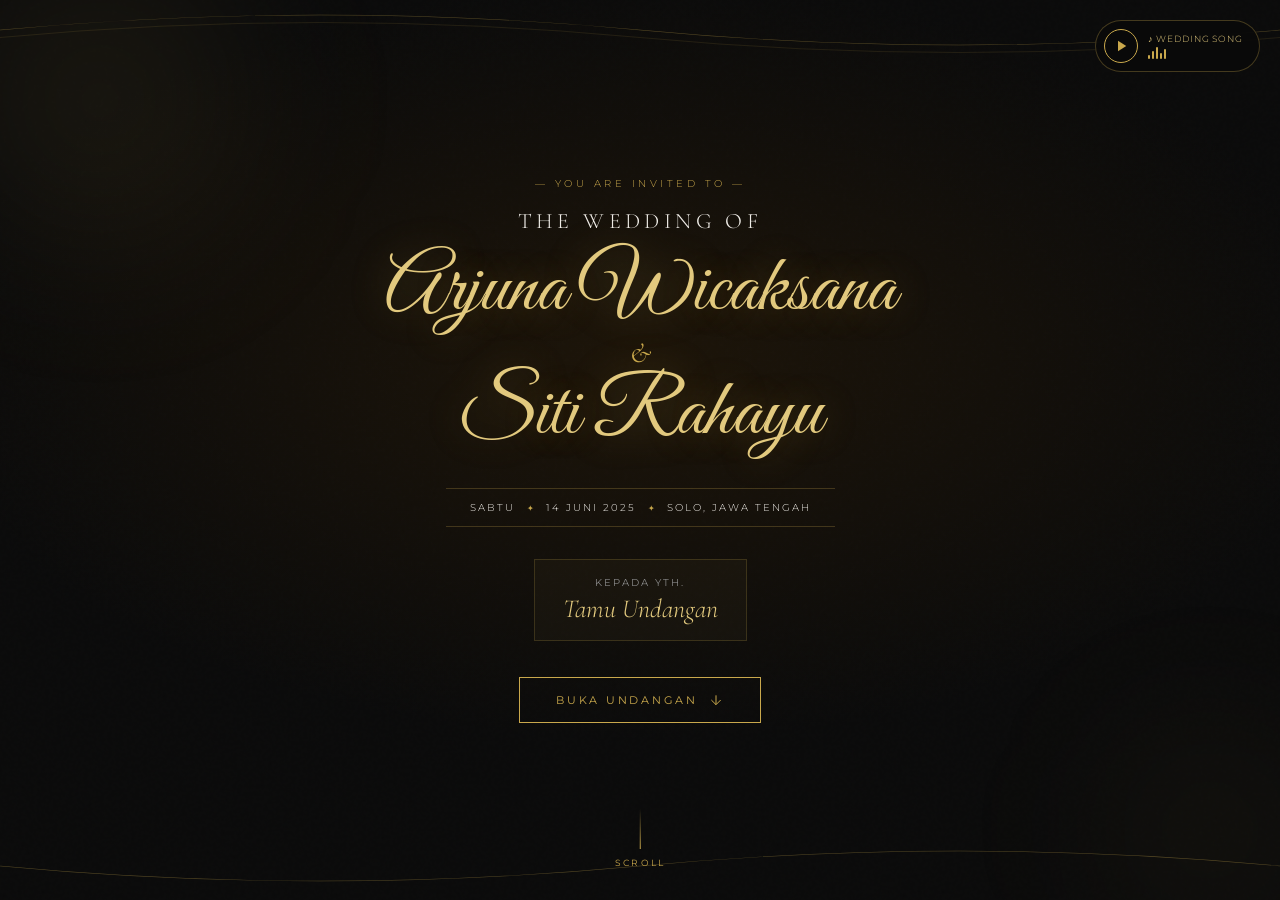
==== index.html @ b076537b "fist" ====
<!DOCTYPE html>
<html lang="id">
<head>
  <meta charset="UTF-8" />
  <meta name="viewport" content="width=device-width, initial-scale=1.0" />
  <title>The Wedding Invitation</title>
  <link rel="stylesheet" href="style.css" />
  <link rel="preconnect" href="https://fonts.googleapis.com" />
  <link rel="preconnect" href="https://fonts.gstatic.com" crossorigin />
  <link href="https://fonts.googleapis.com/css2?family=Cormorant+Garamond:ital,wght@0,300;0,400;0,500;0,600;1,300;1,400&family=Montserrat:wght@200;300;400;500&family=Great+Vibes&display=swap" rel="stylesheet" />
</head>
<body>

  <!-- MUSIC PLAYER -->
  <div class="music-player" id="musicPlayer">
    <button class="music-btn" id="musicToggle" title="Toggle music">
      <svg id="musicIconPlay" width="18" height="18" viewBox="0 0 24 24" fill="currentColor">
        <path d="M8 5v14l11-7z"/>
      </svg>
      <svg id="musicIconPause" width="18" height="18" viewBox="0 0 24 24" fill="currentColor" style="display:none">
        <path d="M6 19h4V5H6v14zm8-14v14h4V5h-4z"/>
      </svg>
    </button>
    <div class="music-label">
      <span id="musicTitle">♪ Wedding Song</span>
      <div class="music-wave" id="musicWave">
        <span></span><span></span><span></span><span></span><span></span>
      </div>
    </div>
  </div>

  <audio id="bgMusic" loop>
    <!-- Ganti src dengan URL musik Anda -->
    <source src="https://www.bensound.com/bensound-music/bensound-romantic.mp3" type="audio/mp3" />
  </audio>

  <!-- ============================================================
       COVER / LANDING PAGE
  ============================================================ -->
  <section class="cover" id="cover">
    <div class="cover-bg">
      <div class="cover-orb cover-orb--1"></div>
      <div class="cover-orb cover-orb--2"></div>
      <div class="cover-grain"></div>
    </div>

    <div class="cover-deco cover-deco--top">
      <svg viewBox="0 0 400 80" preserveAspectRatio="none">
        <path d="M0,40 Q100,0 200,40 Q300,80 400,40" stroke="#c9a84c" stroke-width="0.5" fill="none" opacity="0.4"/>
        <path d="M0,50 Q100,10 200,50 Q300,90 400,50" stroke="#c9a84c" stroke-width="0.3" fill="none" opacity="0.2"/>
      </svg>
    </div>

    <div class="cover-content">
      <p class="cover-pre">— You are invited to —</p>

      <h1 class="cover-title">The Wedding of</h1>

      <div class="cover-couple">
        <span class="couple-name">Arjuna Wicaksana</span>
        <span class="couple-amp">&amp;</span>
        <span class="couple-name">Siti Rahayu</span>
      </div>

      <div class="cover-date-bar">
        <span class="date-fragment">Sabtu</span>
        <span class="date-sep">✦</span>
        <span class="date-fragment">14 Juni 2025</span>
        <span class="date-sep">✦</span>
        <span class="date-fragment">Solo, Jawa Tengah</span>
      </div>

      <div class="guest-label" id="guestLabel">
        <p class="guest-pre">Kepada Yth.</p>
        <p class="guest-name" id="guestName">Tamu Undangan</p>
      </div>

      <button class="btn-open" id="btnOpen">
        <span>Buka Undangan</span>
        <svg width="16" height="16" viewBox="0 0 24 24" fill="none" stroke="currentColor" stroke-width="1.5">
          <path d="M12 5v14M5 12l7 7 7-7"/>
        </svg>
      </button>
    </div>

    <div class="cover-deco cover-deco--bottom">
      <svg viewBox="0 0 400 80" preserveAspectRatio="none">
        <path d="M0,40 Q100,80 200,40 Q300,0 400,40" stroke="#c9a84c" stroke-width="0.5" fill="none" opacity="0.4"/>
      </svg>
    </div>

    <div class="scroll-hint">
      <div class="scroll-hint-line"></div>
      <span>Scroll</span>
    </div>
  </section>

  <!-- ============================================================
       MAIN CONTENT (hidden until opened)
  ============================================================ -->
  <main class="main-content" id="mainContent">

    <!-- BISMILLAH / OPENING -->
    <section class="section section--opening reveal">
      <div class="section-ornament">✦ ✦ ✦</div>
      <p class="arabic">بِسْمِ اللَّهِ الرَّحْمَنِ الرَّحِيمِ</p>
      <p class="opening-text">
        Dengan memohon rahmat dan ridho Allah Subhanahu Wa Ta'ala, kami mengundang Bapak/Ibu/Saudara/i <strong id="guestInline">Tamu Undangan</strong> untuk hadir dan memberikan doa restu dalam pernikahan putra-putri kami.
      </p>
    </section>

    <!-- MEMPELAI -->
    <section class="section section--couple reveal">
      <div class="section-label">Mempelai</div>
      <div class="couple-cards">
        <!-- PENGANTIN PRIA -->
        <div class="bride-card">
          <div class="bride-photo bride-photo--groom">
            <div class="photo-frame">
              <div class="photo-placeholder">
                <svg width="48" height="48" viewBox="0 0 24 24" fill="none" stroke="currentColor" stroke-width="1">
                  <path d="M20 21v-2a4 4 0 00-4-4H8a4 4 0 00-4 4v2M12 3a4 4 0 100 8 4 4 0 000-8z"/>
                </svg>
              </div>
            </div>
          </div>
          <div class="bride-info">
            <p class="bride-role">Pengantin Pria</p>
            <h2 class="bride-name">Arjuna Wicaksana</h2>
            <p class="bride-parents">Putra pertama dari<br/><span>Bapak Hendra & Ibu Sri Mulyani</span></p>
          </div>
        </div>

        <div class="couple-divider">
          <svg viewBox="0 0 60 60" width="60" height="60">
            <path d="M30 10 C20 10 12 18 12 28 C12 42 30 52 30 52 C30 52 48 42 48 28 C48 18 40 10 30 10Z" fill="none" stroke="#c9a84c" stroke-width="1"/>
            <text x="30" y="34" text-anchor="middle" fill="#c9a84c" font-size="16" font-family="serif">&amp;</text>
          </svg>
        </div>

        <!-- PENGANTIN WANITA -->
        <div class="bride-card">
          <div class="bride-photo bride-photo--bride">
            <div class="photo-frame">
              <div class="photo-placeholder">
                <svg width="48" height="48" viewBox="0 0 24 24" fill="none" stroke="currentColor" stroke-width="1">
                  <path d="M20 21v-2a4 4 0 00-4-4H8a4 4 0 00-4 4v2M12 3a4 4 0 100 8 4 4 0 000-8z"/>
                </svg>
              </div>
            </div>
          </div>
          <div class="bride-info">
            <p class="bride-role">Pengantin Wanita</p>
            <h2 class="bride-name">Siti Rahayu</h2>
            <p class="bride-parents">Putri kedua dari<br/><span>Bapak Sutrisno & Ibu Endah</span></p>
          </div>
        </div>
      </div>
    </section>

    <!-- TANGGAL & WAKTU -->
    <section class="section section--event reveal">
      <div class="section-label">Acara</div>
      <div class="event-grid">
        <div class="event-card">
          <div class="event-icon">
            <svg width="28" height="28" viewBox="0 0 24 24" fill="none" stroke="currentColor" stroke-width="1.2">
              <path d="M12 2L2 7l10 5 10-5-10-5zM2 17l10 5 10-5M2 12l10 5 10-5"/>
            </svg>
          </div>
          <h3 class="event-name">Akad Nikah</h3>
          <p class="event-date">Sabtu, 14 Juni 2025</p>
          <p class="event-time">08.00 – 10.00 WIB</p>
          <div class="event-loc">
            <svg width="14" height="14" viewBox="0 0 24 24" fill="none" stroke="currentColor" stroke-width="1.5"><path d="M21 10c0 7-9 13-9 13s-9-6-9-13a9 9 0 0118 0z"/><circle cx="12" cy="10" r="3"/></svg>
            <span>Masjid Agung Surakarta</span>
          </div>
        </div>

        <div class="event-card event-card--main">
          <div class="event-icon">
            <svg width="28" height="28" viewBox="0 0 24 24" fill="none" stroke="currentColor" stroke-width="1.2">
              <path d="M20.84 4.61a5.5 5.5 0 00-7.78 0L12 5.67l-1.06-1.06a5.5 5.5 0 00-7.78 7.78l1.06 1.06L12 21.23l7.78-7.78 1.06-1.06a5.5 5.5 0 000-7.78z"/>
            </svg>
          </div>
          <h3 class="event-name">Resepsi</h3>
          <p class="event-date">Sabtu, 14 Juni 2025</p>
          <p class="event-time">11.00 – 15.00 WIB</p>
          <div class="event-loc">
            <svg width="14" height="14" viewBox="0 0 24 24" fill="none" stroke="currentColor" stroke-width="1.5"><path d="M21 10c0 7-9 13-9 13s-9-6-9-13a9 9 0 0118 0z"/><circle cx="12" cy="10" r="3"/></svg>
            <span>Pendopo Agung, Solo</span>
          </div>
        </div>
      </div>

      <!-- MAPS BUTTON -->
      <a href="https://maps.google.com/?q=Pendopo+Agung+Solo" target="_blank" class="btn-maps">
        <svg width="16" height="16" viewBox="0 0 24 24" fill="none" stroke="currentColor" stroke-width="1.5">
          <path d="M21 10c0 7-9 13-9 13s-9-6-9-13a9 9 0 0118 0z"/><circle cx="12" cy="10" r="3"/>
        </svg>
        Buka Google Maps
      </a>
    </section>

    <!-- COUNTDOWN -->
    <section class="section section--countdown reveal">
      <div class="section-label">Menghitung Hari</div>
      <p class="countdown-subtitle">Menuju hari bahagia kami</p>
      <div class="countdown-grid" id="countdownGrid">
        <div class="countdown-item">
          <span class="countdown-num" id="cdDays">00</span>
          <span class="countdown-label">Hari</span>
        </div>
        <div class="countdown-dot">:</div>
        <div class="countdown-item">
          <span class="countdown-num" id="cdHours">00</span>
          <span class="countdown-label">Jam</span>
        </div>
        <div class="countdown-dot">:</div>
        <div class="countdown-item">
          <span class="countdown-num" id="cdMinutes">00</span>
          <span class="countdown-label">Menit</span>
        </div>
        <div class="countdown-dot">:</div>
        <div class="countdown-item">
          <span class="countdown-num" id="cdSeconds">00</span>
          <span class="countdown-label">Detik</span>
        </div>
      </div>
    </section>

    <!-- LOVE STORY -->
    <section class="section section--story reveal">
      <div class="section-label">Our Story</div>
      <div class="timeline">
        <div class="timeline-item reveal-child">
          <div class="timeline-year">2019</div>
          <div class="timeline-card">
            <h4>Pertama Bertemu</h4>
            <p>Sebuah pertemuan tak terduga di sudut perpustakaan kampus. Sepasang mata bertemu, dan waktu seolah berhenti sejenak.</p>
          </div>
        </div>
        <div class="timeline-item reveal-child">
          <div class="timeline-year">2020</div>
          <div class="timeline-card">
            <h4>Mengenal Lebih Dekat</h4>
            <p>Obrolan ringan berubah menjadi percakapan panjang penuh makna. Kami menemukan banyak kesamaan yang mempererat hati.</p>
          </div>
        </div>
        <div class="timeline-item reveal-child">
          <div class="timeline-year">2022</div>
          <div class="timeline-card">
            <h4>Lamaran</h4>
            <p>Di bawah langit senja yang keemasan, ia berlutut dengan cincin di tangan. Jawaban itu sudah ada di hati sejak lama.</p>
          </div>
        </div>
        <div class="timeline-item reveal-child">
          <div class="timeline-year">2025</div>
          <div class="timeline-card timeline-card--gold">
            <h4>Hari Bahagia ✦</h4>
            <p>Sebuah janji suci diucapkan di hadapan Tuhan, keluarga, dan orang-orang tercinta. Babak baru kehidupan dimulai.</p>
          </div>
        </div>
      </div>
    </section>

    <!-- GALERI -->
    <section class="section section--gallery reveal">
      <div class="section-label">Galeri</div>
      <div class="gallery-grid">
        <div class="gallery-item gallery-item--tall">
          <div class="gallery-placeholder">
            <svg width="32" height="32" viewBox="0 0 24 24" fill="none" stroke="currentColor" stroke-width="1"><rect x="3" y="3" width="18" height="18" rx="2"/><circle cx="8.5" cy="8.5" r="1.5"/><polyline points="21 15 16 10 5 21"/></svg>
            <span>Foto 1</span>
          </div>
        </div>
        <div class="gallery-item">
          <div class="gallery-placeholder">
            <svg width="32" height="32" viewBox="0 0 24 24" fill="none" stroke="currentColor" stroke-width="1"><rect x="3" y="3" width="18" height="18" rx="2"/><circle cx="8.5" cy="8.5" r="1.5"/><polyline points="21 15 16 10 5 21"/></svg>
            <span>Foto 2</span>
          </div>
        </div>
        <div class="gallery-item">
          <div class="gallery-placeholder">
            <svg width="32" height="32" viewBox="0 0 24 24" fill="none" stroke="currentColor" stroke-width="1"><rect x="3" y="3" width="18" height="18" rx="2"/><circle cx="8.5" cy="8.5" r="1.5"/><polyline points="21 15 16 10 5 21"/></svg>
            <span>Foto 3</span>
          </div>
        </div>
        <div class="gallery-item gallery-item--wide">
          <div class="gallery-placeholder">
            <svg width="32" height="32" viewBox="0 0 24 24" fill="none" stroke="currentColor" stroke-width="1"><rect x="3" y="3" width="18" height="18" rx="2"/><circle cx="8.5" cy="8.5" r="1.5"/><polyline points="21 15 16 10 5 21"/></svg>
            <span>Foto 4</span>
          </div>
        </div>
        <div class="gallery-item">
          <div class="gallery-placeholder">
            <svg width="32" height="32" viewBox="0 0 24 24" fill="none" stroke="currentColor" stroke-width="1"><rect x="3" y="3" width="18" height="18" rx="2"/><circle cx="8.5" cy="8.5" r="1.5"/><polyline points="21 15 16 10 5 21"/></svg>
            <span>Foto 5</span>
          </div>
        </div>
      </div>
      <p class="gallery-note">Ganti placeholder dengan foto asli di file HTML</p>
    </section>

    <!-- RSVP -->
    <section class="section section--rsvp reveal">
      <div class="section-label">RSVP</div>
      <p class="rsvp-subtitle">Konfirmasi kehadiran Anda sebelum <strong>7 Juni 2025</strong></p>

      <div class="rsvp-form" id="rsvpForm">
        <div class="form-group">
          <label class="form-label">Nama Lengkap</label>
          <input type="text" class="form-input" id="rsvpName" placeholder="Masukkan nama Anda" />
        </div>
        <div class="form-group">
          <label class="form-label">Kehadiran</label>
          <div class="radio-group">
            <label class="radio-label">
              <input type="radio" name="hadir" value="hadir" checked />
              <span class="radio-custom"></span>
              Hadir
            </label>
            <label class="radio-label">
              <input type="radio" name="hadir" value="tidak" />
              <span class="radio-custom"></span>
              Tidak Hadir
            </label>
          </div>
        </div>
        <div class="form-group">
          <label class="form-label">Jumlah Tamu</label>
          <select class="form-input" id="rsvpCount">
            <option value="1">1 Orang</option>
            <option value="2">2 Orang</option>
            <option value="3">3 Orang</option>
            <option value="4">4 Orang</option>
          </select>
        </div>
        <button class="btn-rsvp" id="btnRsvp">
          <span>Kirim Konfirmasi</span>
        </button>
        <div class="rsvp-success" id="rsvpSuccess" style="display:none">
          <p>✦ Terima kasih! Konfirmasi Anda telah kami terima ✦</p>
        </div>
      </div>
    </section>

    <!-- UCAPAN & DOA -->
    <section class="section section--wishes reveal">
      <div class="section-label">Ucapan & Doa</div>
      <p class="wishes-subtitle">Tuliskan doa dan ucapan terbaik untuk kami</p>

      <div class="wish-form">
        <div class="form-group">
          <label class="form-label">Nama</label>
          <input type="text" class="form-input" id="wishName" placeholder="Nama Anda" />
        </div>
        <div class="form-group">
          <label class="form-label">Ucapan / Doa</label>
          <textarea class="form-input form-textarea" id="wishText" placeholder="Tulis ucapan dan doa terbaik Anda..."></textarea>
        </div>
        <button class="btn-rsvp" id="btnWish">Kirim Ucapan</button>
      </div>

      <div class="wishes-wall" id="wishesWall">
        <!-- wishes rendered by JS -->
      </div>
    </section>

    <!-- PENUTUP -->
    <footer class="section section--footer reveal">
      <div class="footer-ornament">
        <svg viewBox="0 0 200 40" width="200">
          <path d="M0,20 Q50,0 100,20 Q150,40 200,20" stroke="#c9a84c" stroke-width="0.5" fill="none" opacity="0.6"/>
          <path d="M10,20 Q55,5 100,20 Q145,35 190,20" stroke="#c9a84c" stroke-width="0.3" fill="none" opacity="0.3"/>
        </svg>
      </div>
      <p class="footer-pre">With love,</p>
      <h2 class="footer-names">Arjuna &amp; Rahayu</h2>
      <p class="footer-quote">"Dan di antara tanda-tanda kekuasaan-Nya ialah Dia menciptakan untukmu pasangan hidup dari jenismu sendiri."<br/><em>— QS. Ar-Rum: 21</em></p>
      <p class="footer-credit">Made with ♥</p>
    </footer>

  </main>

  <script src="script.js"></script>
</body>
</html>
---- style.css ----
/* ================================================================
   WEDDING INVITATION — Glamour Minimalist
   Color: Black · White · Gold
   Fonts: Cormorant Garamond (serif) · Montserrat (sans-serif) · Great Vibes (script)
================================================================ */

/* ── RESET & BASE ─────────────────────────────────────────────── */
*, *::before, *::after { box-sizing: border-box; margin: 0; padding: 0; }

:root {
  --black:      #0a0a0a;
  --black-soft: #111111;
  --black-mid:  #1a1a1a;
  --white:      #fafaf8;
  --white-soft: #f0ede8;
  --gold:       #c9a84c;
  --gold-light: #e2c97e;
  --gold-pale:  #f0e0a0;
  --gold-dark:  #9a7b2e;
  --gray:       #888;
  --serif:      'Cormorant Garamond', Georgia, serif;
  --sans:       'Montserrat', sans-serif;
  --script:     'Great Vibes', cursive;
  --transition: 0.4s cubic-bezier(0.25, 0.46, 0.45, 0.94);
}

html { scroll-behavior: smooth; }

body {
  font-family: var(--sans);
  background: var(--black);
  color: var(--white);
  overflow-x: hidden;
  cursor: default;
}

img { display: block; width: 100%; object-fit: cover; }

/* ── MUSIC PLAYER ─────────────────────────────────────────────── */
.music-player {
  position: fixed;
  top: 20px;
  right: 20px;
  z-index: 1000;
  display: flex;
  align-items: center;
  gap: 10px;
  background: rgba(10,10,10,0.85);
  border: 1px solid rgba(201,168,76,0.3);
  border-radius: 40px;
  padding: 8px 16px 8px 8px;
  backdrop-filter: blur(12px);
  transition: var(--transition);
}

.music-btn {
  width: 34px; height: 34px;
  border-radius: 50%;
  border: 1px solid var(--gold);
  background: transparent;
  color: var(--gold);
  cursor: pointer;
  display: flex; align-items: center; justify-content: center;
  transition: var(--transition);
  flex-shrink: 0;
}
.music-btn:hover { background: var(--gold); color: var(--black); }

.music-label {
  display: flex; flex-direction: column; gap: 3px;
}

#musicTitle {
  font-family: var(--sans);
  font-size: 9px;
  font-weight: 300;
  letter-spacing: 0.1em;
  color: var(--gold-light);
  text-transform: uppercase;
  white-space: nowrap;
}

.music-wave {
  display: flex; align-items: flex-end; gap: 2px; height: 12px;
}
.music-wave span {
  display: block;
  width: 2px;
  background: var(--gold);
  border-radius: 2px;
  animation: wave 1s ease-in-out infinite;
  animation-play-state: paused;
}
.music-wave.playing span { animation-play-state: running; }
.music-wave span:nth-child(1) { height: 4px;  animation-delay: 0s; }
.music-wave span:nth-child(2) { height: 8px;  animation-delay: 0.1s; }
.music-wave span:nth-child(3) { height: 12px; animation-delay: 0.2s; }
.music-wave span:nth-child(4) { height: 6px;  animation-delay: 0.3s; }
.music-wave span:nth-child(5) { height: 10px; animation-delay: 0.4s; }

@keyframes wave {
  0%, 100% { transform: scaleY(0.4); }
  50%       { transform: scaleY(1); }
}

/* ── COVER ────────────────────────────────────────────────────── */
.cover {
  position: relative;
  min-height: 100dvh;
  display: flex;
  flex-direction: column;
  align-items: center;
  justify-content: center;
  overflow: hidden;
  padding: 40px 24px;
}

.cover-bg {
  position: absolute; inset: 0; z-index: 0;
  background: radial-gradient(ellipse 80% 60% at 50% 40%, #1c1408 0%, #0a0a0a 70%);
}

.cover-orb {
  position: absolute;
  border-radius: 50%;
  filter: blur(80px);
  animation: orbFloat 8s ease-in-out infinite alternate;
}
.cover-orb--1 {
  width: 400px; height: 400px;
  background: radial-gradient(circle, rgba(201,168,76,0.12) 0%, transparent 70%);
  top: -100px; left: -100px;
  animation-delay: 0s;
}
.cover-orb--2 {
  width: 300px; height: 300px;
  background: radial-gradient(circle, rgba(201,168,76,0.08) 0%, transparent 70%);
  bottom: -80px; right: -80px;
  animation-delay: -4s;
}

@keyframes orbFloat {
  from { transform: translate(0, 0) scale(1); }
  to   { transform: translate(30px, 20px) scale(1.1); }
}

.cover-grain {
  position: absolute; inset: 0;
  background-image: url("data:image/svg+xml,%3Csvg viewBox='0 0 256 256' xmlns='http://www.w3.org/2000/svg'%3E%3Cfilter id='noise'%3E%3CfeTurbulence type='fractalNoise' baseFrequency='0.9' numOctaves='4' stitchTiles='stitch'/%3E%3C/filter%3E%3Crect width='100%25' height='100%25' filter='url(%23noise)' opacity='0.03'/%3E%3C/svg%3E");
  opacity: 0.4;
  pointer-events: none;
}

.cover-deco {
  position: absolute; left: 0; right: 0; z-index: 1;
}
.cover-deco--top { top: 0; }
.cover-deco--bottom { bottom: 0; }
.cover-deco svg { width: 100%; height: 60px; }

.cover-content {
  position: relative; z-index: 2;
  display: flex; flex-direction: column; align-items: center;
  text-align: center;
  gap: 0;
  animation: coverFadeIn 1.4s ease 0.3s both;
}

@keyframes coverFadeIn {
  from { opacity: 0; transform: translateY(30px); }
  to   { opacity: 1; transform: translateY(0); }
}

.cover-pre {
  font-family: var(--sans);
  font-size: 10px;
  font-weight: 300;
  letter-spacing: 0.35em;
  color: var(--gold);
  text-transform: uppercase;
  margin-bottom: 18px;
}

.cover-title {
  font-family: var(--serif);
  font-size: clamp(18px, 4vw, 22px);
  font-weight: 300;
  color: var(--white-soft);
  letter-spacing: 0.2em;
  text-transform: uppercase;
  margin-bottom: 12px;
}

.cover-couple {
  display: flex;
  flex-direction: column;
  align-items: center;
  gap: 4px;
  margin-bottom: 28px;
}

.couple-name {
  font-family: var(--script);
  font-size: clamp(48px, 10vw, 82px);
  color: var(--gold-light);
  line-height: 1.1;
  text-shadow: 0 0 40px rgba(201,168,76,0.3);
}

.couple-amp {
  font-family: var(--serif);
  font-size: clamp(20px, 4vw, 28px);
  color: var(--gold);
  font-style: italic;
  margin: -4px 0;
}

.cover-date-bar {
  display: flex;
  align-items: center;
  gap: 12px;
  flex-wrap: wrap;
  justify-content: center;
  border-top: 1px solid rgba(201,168,76,0.25);
  border-bottom: 1px solid rgba(201,168,76,0.25);
  padding: 12px 24px;
  margin-bottom: 32px;
}

.date-fragment {
  font-family: var(--sans);
  font-size: 10px;
  font-weight: 300;
  letter-spacing: 0.2em;
  text-transform: uppercase;
  color: var(--white-soft);
}
.date-sep { color: var(--gold); font-size: 8px; }

.guest-label {
  margin-bottom: 36px;
  padding: 16px 28px;
  border: 1px solid rgba(201,168,76,0.2);
  background: rgba(201,168,76,0.04);
}

.guest-pre {
  font-family: var(--sans);
  font-size: 10px;
  letter-spacing: 0.2em;
  text-transform: uppercase;
  color: var(--gray);
  margin-bottom: 4px;
}

.guest-name {
  font-family: var(--serif);
  font-size: clamp(20px, 4vw, 26px);
  font-style: italic;
  color: var(--gold-light);
  font-weight: 300;
}

.btn-open {
  display: inline-flex;
  align-items: center;
  gap: 10px;
  padding: 14px 36px;
  border: 1px solid var(--gold);
  background: transparent;
  color: var(--gold);
  font-family: var(--sans);
  font-size: 11px;
  font-weight: 400;
  letter-spacing: 0.25em;
  text-transform: uppercase;
  cursor: pointer;
  transition: var(--transition);
  position: relative;
  overflow: hidden;
}

.btn-open::before {
  content: '';
  position: absolute; inset: 0;
  background: var(--gold);
  transform: translateY(100%);
  transition: var(--transition);
}

.btn-open:hover::before { transform: translateY(0); }
.btn-open:hover { color: var(--black); }
.btn-open span, .btn-open svg { position: relative; z-index: 1; }

.scroll-hint {
  position: absolute;
  bottom: 32px; left: 50%;
  transform: translateX(-50%);
  display: flex; flex-direction: column; align-items: center; gap: 8px;
  z-index: 2;
  animation: fadeInUp 1s ease 2s both;
}
.scroll-hint-line {
  width: 1px; height: 40px;
  background: linear-gradient(to bottom, transparent, var(--gold));
  animation: scrollLine 2s ease-in-out infinite;
}
.scroll-hint span {
  font-size: 9px; letter-spacing: 0.25em; color: var(--gold); text-transform: uppercase;
}

@keyframes scrollLine {
  0%, 100% { opacity: 0.3; transform: scaleY(0.8); }
  50%       { opacity: 1; transform: scaleY(1); }
}

/* ── MAIN CONTENT ─────────────────────────────────────────────── */
.main-content {
  display: none;
  opacity: 0;
  transition: opacity 0.8s ease;
}
.main-content.visible {
  display: block;
}
.main-content.faded-in {
  opacity: 1;
}

/* ── SECTIONS ─────────────────────────────────────────────────── */
.section {
  padding: clamp(60px, 10vh, 120px) 24px;
  max-width: 900px;
  margin: 0 auto;
  position: relative;
}

.section-label {
  font-family: var(--sans);
  font-size: 9px;
  font-weight: 400;
  letter-spacing: 0.4em;
  text-transform: uppercase;
  color: var(--gold);
  margin-bottom: 48px;
  display: flex;
  align-items: center;
  gap: 16px;
}
.section-label::before, .section-label::after {
  content: '';
  flex: 1;
  height: 1px;
  background: linear-gradient(to right, transparent, rgba(201,168,76,0.4));
}
.section-label::after {
  background: linear-gradient(to left, transparent, rgba(201,168,76,0.4));
}

/* ── OPENING ──────────────────────────────────────────────────── */
.section--opening {
  text-align: center;
  padding-top: 80px;
}

.section-ornament {
  font-size: 12px;
  color: var(--gold);
  letter-spacing: 0.5em;
  margin-bottom: 32px;
}

.arabic {
  font-size: clamp(24px, 5vw, 36px);
  color: var(--gold-light);
  margin-bottom: 28px;
  font-family: var(--serif);
  font-style: italic;
  line-height: 1.8;
}

.opening-text {
  font-family: var(--serif);
  font-size: clamp(16px, 3vw, 18px);
  font-weight: 300;
  line-height: 1.9;
  color: rgba(250,250,248,0.75);
  max-width: 600px;
  margin: 0 auto;
}
.opening-text strong { color: var(--gold-light); font-weight: 500; }

/* ── COUPLE ───────────────────────────────────────────────────── */
.section--couple { text-align: center; }

.couple-cards {
  display: grid;
  grid-template-columns: 1fr auto 1fr;
  gap: 32px;
  align-items: center;
}

.bride-card { display: flex; flex-direction: column; align-items: center; gap: 20px; }

.photo-frame {
  width: 180px; height: 220px;
  border: 1px solid rgba(201,168,76,0.3);
  position: relative;
  overflow: hidden;
}
.photo-frame::before {
  content: '';
  position: absolute;
  inset: 6px;
  border: 1px solid rgba(201,168,76,0.15);
  pointer-events: none;
  z-index: 1;
}
.photo-placeholder {
  width: 100%; height: 100%;
  background: var(--black-mid);
  display: flex; flex-direction: column; align-items: center; justify-content: center;
  gap: 8px;
  color: rgba(201,168,76,0.3);
}
.photo-placeholder span { font-size: 10px; letter-spacing: 0.2em; color: var(--gray); }

.bride-role {
  font-family: var(--sans);
  font-size: 9px;
  letter-spacing: 0.3em;
  text-transform: uppercase;
  color: var(--gold);
  margin-bottom: 2px;
}

.bride-name {
  font-family: var(--script);
  font-size: clamp(28px, 5vw, 40px);
  color: var(--white);
  font-weight: 400;
  line-height: 1;
  margin-bottom: 6px;
}

.bride-parents {
  font-family: var(--serif);
  font-size: 13px;
  font-style: italic;
  color: rgba(250,250,248,0.5);
  line-height: 1.7;
}
.bride-parents span { color: rgba(250,250,248,0.7); }

.couple-divider {
  display: flex; align-items: center; justify-content: center;
}

/* ── EVENT ────────────────────────────────────────────────────── */
.section--event { text-align: center; }

.event-grid {
  display: grid;
  grid-template-columns: 1fr 1fr;
  gap: 24px;
  margin-bottom: 32px;
}

.event-card {
  border: 1px solid rgba(201,168,76,0.2);
  padding: 36px 24px;
  background: rgba(201,168,76,0.02);
  transition: var(--transition);
  position: relative;
  overflow: hidden;
}
.event-card::after {
  content: '';
  position: absolute;
  bottom: 0; left: 0; right: 0;
  height: 2px;
  background: linear-gradient(to right, transparent, var(--gold), transparent);
  transform: scaleX(0);
  transition: var(--transition);
}
.event-card:hover::after { transform: scaleX(1); }
.event-card:hover { border-color: rgba(201,168,76,0.5); background: rgba(201,168,76,0.05); }

.event-card--main {
  border-color: rgba(201,168,76,0.4);
  background: rgba(201,168,76,0.06);
}

.event-icon { color: var(--gold); margin-bottom: 16px; }

.event-name {
  font-family: var(--serif);
  font-size: 22px;
  font-weight: 300;
  color: var(--white);
  margin-bottom: 12px;
}

.event-date {
  font-family: var(--sans);
  font-size: 11px;
  font-weight: 400;
  letter-spacing: 0.1em;
  color: var(--gold-light);
  margin-bottom: 4px;
}

.event-time {
  font-family: var(--serif);
  font-size: 18px;
  font-weight: 300;
  font-style: italic;
  color: var(--white-soft);
  margin-bottom: 16px;
}

.event-loc {
  display: flex; align-items: center; justify-content: center; gap: 6px;
  font-family: var(--sans);
  font-size: 11px;
  color: var(--gray);
  letter-spacing: 0.05em;
}

.btn-maps {
  display: inline-flex;
  align-items: center;
  gap: 8px;
  padding: 12px 28px;
  border: 1px solid rgba(201,168,76,0.5);
  background: transparent;
  color: var(--gold);
  font-family: var(--sans);
  font-size: 10px;
  font-weight: 400;
  letter-spacing: 0.2em;
  text-transform: uppercase;
  text-decoration: none;
  transition: var(--transition);
}
.btn-maps:hover { background: rgba(201,168,76,0.1); border-color: var(--gold); }

/* ── COUNTDOWN ────────────────────────────────────────────────── */
.section--countdown {
  text-align: center;
  background: linear-gradient(to bottom, transparent, rgba(201,168,76,0.04), transparent);
}

.countdown-subtitle {
  font-family: var(--serif);
  font-size: 16px;
  font-style: italic;
  color: var(--gray);
  margin-bottom: 40px;
}

.countdown-grid {
  display: flex;
  align-items: center;
  justify-content: center;
  gap: 0;
  flex-wrap: wrap;
}

.countdown-item {
  display: flex;
  flex-direction: column;
  align-items: center;
  padding: 0 24px;
}

.countdown-num {
  font-family: var(--serif);
  font-size: clamp(48px, 10vw, 80px);
  font-weight: 300;
  color: var(--gold-light);
  line-height: 1;
  text-shadow: 0 0 30px rgba(201,168,76,0.2);
}

.countdown-label {
  font-family: var(--sans);
  font-size: 9px;
  letter-spacing: 0.3em;
  text-transform: uppercase;
  color: var(--gray);
  margin-top: 8px;
}

.countdown-dot {
  font-family: var(--serif);
  font-size: 40px;
  color: var(--gold);
  opacity: 0.5;
  margin-bottom: 24px;
  animation: blink 2s ease-in-out infinite;
}

@keyframes blink {
  0%, 100% { opacity: 0.5; }
  50%       { opacity: 0.15; }
}

/* ── LOVE STORY ───────────────────────────────────────────────── */
.section--story { }

.timeline {
  position: relative;
  padding-left: 0;
}
.timeline::before {
  content: '';
  position: absolute;
  left: 50%;
  top: 0; bottom: 0;
  width: 1px;
  background: linear-gradient(to bottom, transparent, rgba(201,168,76,0.3) 10%, rgba(201,168,76,0.3) 90%, transparent);
  transform: translateX(-50%);
}

.timeline-item {
  display: grid;
  grid-template-columns: 1fr 1fr;
  gap: 40px;
  margin-bottom: 48px;
  position: relative;
  align-items: start;
}

.timeline-item:nth-child(even) .timeline-year { order: 2; text-align: left; }
.timeline-item:nth-child(even) .timeline-card { order: 1; text-align: right; }

.timeline-item::before {
  content: '✦';
  position: absolute;
  left: 50%;
  top: 16px;
  transform: translateX(-50%);
  color: var(--gold);
  font-size: 12px;
  background: var(--black);
  padding: 4px;
  z-index: 1;
}

.timeline-year {
  font-family: var(--serif);
  font-size: clamp(36px, 6vw, 52px);
  font-weight: 300;
  color: rgba(201,168,76,0.15);
  text-align: right;
  padding-top: 4px;
  line-height: 1;
}

.timeline-card {
  padding: 20px 0;
}
.timeline-card h4 {
  font-family: var(--serif);
  font-size: 18px;
  font-weight: 500;
  color: var(--white);
  margin-bottom: 8px;
}
.timeline-card p {
  font-family: var(--serif);
  font-size: 14px;
  font-weight: 300;
  font-style: italic;
  color: rgba(250,250,248,0.55);
  line-height: 1.8;
}
.timeline-card--gold h4 { color: var(--gold-light); }

/* ── GALLERY ──────────────────────────────────────────────────── */
.section--gallery { text-align: center; }

.gallery-grid {
  display: grid;
  grid-template-columns: repeat(3, 1fr);
  grid-template-rows: 200px 200px;
  gap: 8px;
  margin-bottom: 16px;
}

.gallery-item {
  overflow: hidden;
  position: relative;
}
.gallery-item--tall { grid-row: span 2; }
.gallery-item--wide { grid-column: span 2; }

.gallery-placeholder {
  width: 100%; height: 100%;
  background: var(--black-mid);
  border: 1px solid rgba(201,168,76,0.15);
  display: flex; flex-direction: column; align-items: center; justify-content: center;
  gap: 8px;
  color: rgba(201,168,76,0.25);
  font-family: var(--sans);
  font-size: 10px;
  letter-spacing: 0.15em;
  color: var(--gray);
  transition: var(--transition);
}
.gallery-item:hover .gallery-placeholder { background: rgba(201,168,76,0.05); border-color: rgba(201,168,76,0.3); }

.gallery-note {
  font-family: var(--sans);
  font-size: 9px;
  letter-spacing: 0.15em;
  color: rgba(255,255,255,0.2);
  text-transform: uppercase;
}

/* ── RSVP ─────────────────────────────────────────────────────── */
.section--rsvp { text-align: center; }

.rsvp-subtitle {
  font-family: var(--serif);
  font-size: 16px;
  font-style: italic;
  color: rgba(250,250,248,0.6);
  margin-bottom: 40px;
}
.rsvp-subtitle strong { color: var(--gold-light); font-style: normal; }

.rsvp-form, .wish-form {
  max-width: 480px;
  margin: 0 auto;
  text-align: left;
}

.form-group { margin-bottom: 24px; }

.form-label {
  display: block;
  font-family: var(--sans);
  font-size: 9px;
  font-weight: 400;
  letter-spacing: 0.25em;
  text-transform: uppercase;
  color: var(--gold);
  margin-bottom: 10px;
}

.form-input {
  width: 100%;
  background: transparent;
  border: none;
  border-bottom: 1px solid rgba(201,168,76,0.3);
  color: var(--white);
  font-family: var(--serif);
  font-size: 16px;
  font-weight: 300;
  padding: 10px 0;
  outline: none;
  transition: var(--transition);
  -webkit-appearance: none;
}
.form-input:focus { border-bottom-color: var(--gold); }
.form-input::placeholder { color: rgba(250,250,248,0.25); font-style: italic; }

select.form-input { cursor: pointer; }
select.form-input option { background: var(--black-mid); }

.form-textarea {
  resize: vertical;
  min-height: 100px;
  border: 1px solid rgba(201,168,76,0.3);
  padding: 12px;
  font-size: 14px;
  line-height: 1.7;
}
.form-textarea:focus { border-color: var(--gold); }

.radio-group { display: flex; gap: 24px; padding: 8px 0; }

.radio-label {
  display: flex; align-items: center; gap: 10px;
  cursor: pointer;
  font-family: var(--serif);
  font-size: 16px;
  color: var(--white-soft);
}
.radio-label input { display: none; }
.radio-custom {
  width: 16px; height: 16px;
  border: 1px solid rgba(201,168,76,0.5);
  border-radius: 50%;
  position: relative;
  flex-shrink: 0;
  transition: var(--transition);
}
.radio-label input:checked ~ .radio-custom {
  border-color: var(--gold);
  background: rgba(201,168,76,0.15);
}
.radio-label input:checked ~ .radio-custom::after {
  content: '';
  position: absolute;
  inset: 4px;
  border-radius: 50%;
  background: var(--gold);
}

.btn-rsvp {
  width: 100%;
  padding: 16px;
  border: 1px solid var(--gold);
  background: transparent;
  color: var(--gold);
  font-family: var(--sans);
  font-size: 10px;
  font-weight: 400;
  letter-spacing: 0.3em;
  text-transform: uppercase;
  cursor: pointer;
  transition: var(--transition);
  margin-top: 8px;
  position: relative;
  overflow: hidden;
}
.btn-rsvp::before {
  content: '';
  position: absolute; inset: 0;
  background: linear-gradient(135deg, var(--gold-dark), var(--gold));
  transform: translateX(-100%);
  transition: var(--transition);
}
.btn-rsvp:hover::before { transform: translateX(0); }
.btn-rsvp:hover { color: var(--black); }
.btn-rsvp span { position: relative; z-index: 1; }

.rsvp-success {
  margin-top: 24px;
  padding: 20px;
  border: 1px solid rgba(201,168,76,0.3);
  text-align: center;
}
.rsvp-success p {
  font-family: var(--serif);
  font-size: 16px;
  font-style: italic;
  color: var(--gold-light);
}

/* ── WISHES ───────────────────────────────────────────────────── */
.section--wishes { text-align: center; }
.wishes-subtitle {
  font-family: var(--serif);
  font-size: 16px;
  font-style: italic;
  color: rgba(250,250,248,0.5);
  margin-bottom: 40px;
}

.wishes-wall {
  margin-top: 48px;
  display: flex;
  flex-direction: column;
  gap: 16px;
  max-width: 600px;
  margin-left: auto;
  margin-right: auto;
}

.wish-item {
  background: rgba(201,168,76,0.04);
  border: 1px solid rgba(201,168,76,0.12);
  padding: 20px 24px;
  text-align: left;
  animation: wishSlideIn 0.5s ease;
}
@keyframes wishSlideIn {
  from { opacity: 0; transform: translateY(10px); }
  to   { opacity: 1; transform: translateY(0); }
}
.wish-item-name {
  font-family: var(--sans);
  font-size: 9px;
  letter-spacing: 0.2em;
  text-transform: uppercase;
  color: var(--gold);
  margin-bottom: 8px;
}
.wish-item-text {
  font-family: var(--serif);
  font-size: 15px;
  font-style: italic;
  color: rgba(250,250,248,0.7);
  line-height: 1.7;
}

/* ── FOOTER ───────────────────────────────────────────────────── */
.section--footer {
  text-align: center;
  padding-bottom: 80px;
  max-width: 600px;
}

.footer-ornament { margin-bottom: 32px; }

.footer-pre {
  font-family: var(--sans);
  font-size: 10px;
  letter-spacing: 0.3em;
  text-transform: uppercase;
  color: var(--gold);
  margin-bottom: 8px;
}

.footer-names {
  font-family: var(--script);
  font-size: clamp(40px, 8vw, 64px);
  color: var(--gold-light);
  margin-bottom: 32px;
  text-shadow: 0 0 40px rgba(201,168,76,0.2);
}

.footer-quote {
  font-family: var(--serif);
  font-size: 14px;
  font-style: italic;
  font-weight: 300;
  color: rgba(250,250,248,0.45);
  line-height: 2;
  margin-bottom: 40px;
}
.footer-quote em { color: var(--gold); font-style: normal; }

.footer-credit {
  font-family: var(--sans);
  font-size: 9px;
  letter-spacing: 0.2em;
  color: rgba(255,255,255,0.15);
  text-transform: uppercase;
}

/* ── REVEAL ANIMATION ─────────────────────────────────────────── */
.reveal {
  opacity: 0;
  transform: translateY(40px);
  transition: opacity 0.9s cubic-bezier(0.25, 0.46, 0.45, 0.94),
              transform 0.9s cubic-bezier(0.25, 0.46, 0.45, 0.94);
}
.reveal.in-view {
  opacity: 1;
  transform: translateY(0);
}

.reveal-child {
  opacity: 0;
  transform: translateY(20px);
  transition: opacity 0.7s ease, transform 0.7s ease;
}
.reveal-child.in-view {
  opacity: 1;
  transform: translateY(0);
}
.reveal-child:nth-child(2) { transition-delay: 0.15s; }
.reveal-child:nth-child(3) { transition-delay: 0.3s; }
.reveal-child:nth-child(4) { transition-delay: 0.45s; }

/* ── HORIZONTAL GOLD DIVIDER ─────────────────────────────────── */
.section + .section::before {
  content: '';
  display: block;
  width: 1px;
  height: 60px;
  background: linear-gradient(to bottom, transparent, rgba(201,168,76,0.3), transparent);
  margin: 0 auto;
}

/* ── RESPONSIVE ───────────────────────────────────────────────── */
@media (max-width: 700px) {
  .couple-cards {
    grid-template-columns: 1fr;
    gap: 24px;
  }
  .couple-divider { order: -1; }
  .bride-card:first-child { order: 1; }
  .bride-card:last-child { order: 2; }

  .event-grid { grid-template-columns: 1fr; }

  .timeline::before { left: 20px; }
  .timeline-item {
    grid-template-columns: 1fr;
    gap: 8px;
    padding-left: 44px;
  }
  .timeline-item::before { left: 20px; }
  .timeline-year {
    font-size: 28px;
    text-align: left;
    color: rgba(201,168,76,0.3);
  }
  .timeline-item:nth-child(even) .timeline-year { order: 0; text-align: left; }
  .timeline-item:nth-child(even) .timeline-card { order: 0; text-align: left; }

  .gallery-grid {
    grid-template-columns: 1fr 1fr;
    grid-template-rows: auto;
  }
  .gallery-item--tall { grid-row: span 1; }
  .gallery-item--wide { grid-column: span 2; }

  .countdown-item { padding: 0 12px; }
  .countdown-num { font-size: 36px; }

  .photo-frame { width: 140px; height: 170px; }
}

@media (max-width: 380px) {
  .cover-couple { gap: 0; }
  .countdown-grid { gap: 0; }
  .countdown-dot { font-size: 28px; }
}
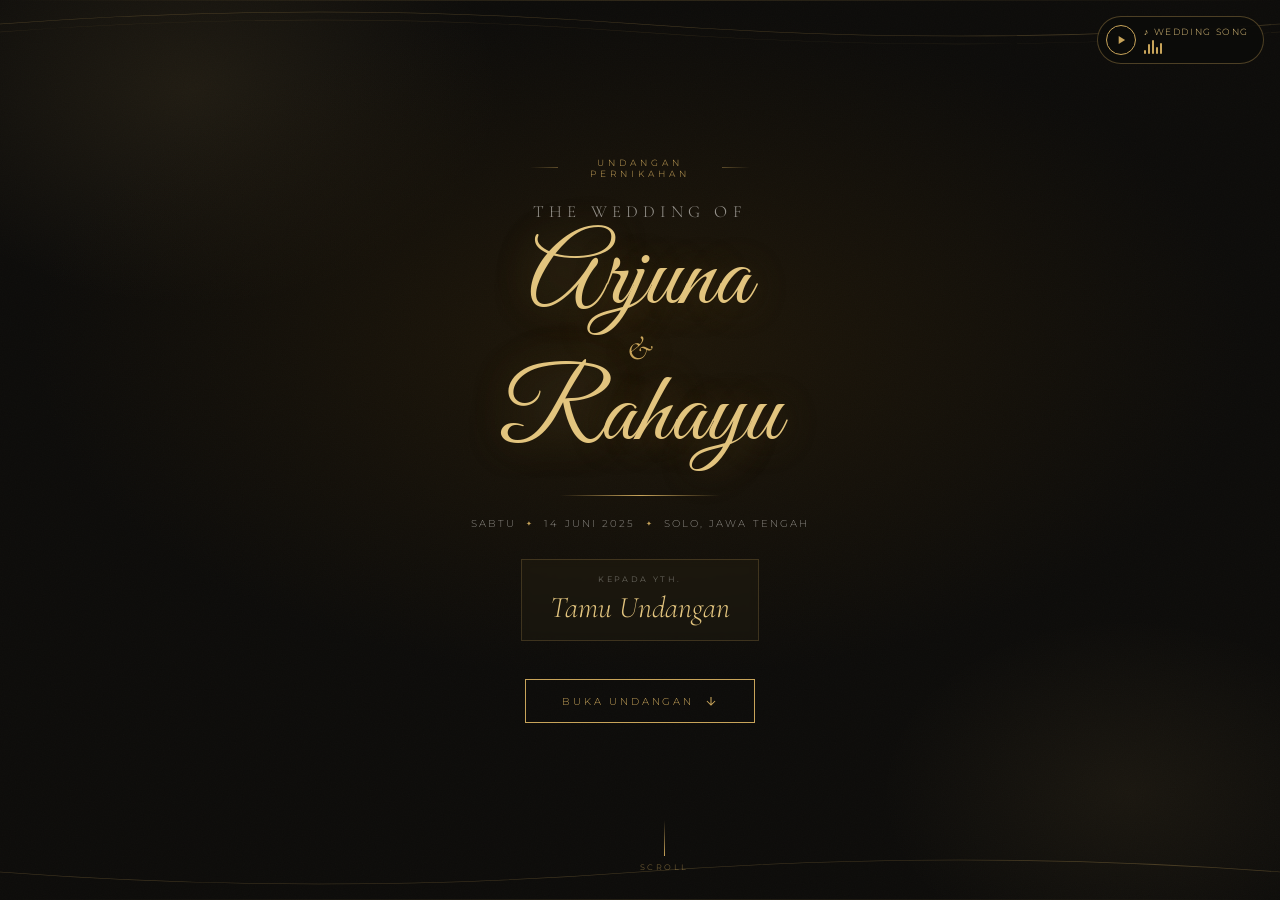
==== commit 5a71c388: "v2" ====
--- a/index.html
+++ b/index.html
@@ -1,388 +1,1181 @@
 <!DOCTYPE html>
 <html lang="id">
 <head>
-  <meta charset="UTF-8" />
-  <meta name="viewport" content="width=device-width, initial-scale=1.0" />
-  <title>The Wedding Invitation</title>
-  <link rel="stylesheet" href="style.css" />
-  <link rel="preconnect" href="https://fonts.googleapis.com" />
-  <link rel="preconnect" href="https://fonts.gstatic.com" crossorigin />
-  <link href="https://fonts.googleapis.com/css2?family=Cormorant+Garamond:ital,wght@0,300;0,400;0,500;0,600;1,300;1,400&family=Montserrat:wght@200;300;400;500&family=Great+Vibes&display=swap" rel="stylesheet" />
+<meta charset="UTF-8"/>
+<meta name="viewport" content="width=device-width, initial-scale=1.0, viewport-fit=cover"/>
+<title>Wedding Invitation</title>
+<link rel="preconnect" href="https://fonts.googleapis.com"/>
+<link rel="preconnect" href="https://fonts.gstatic.com" crossorigin/>
+<link href="https://fonts.googleapis.com/css2?family=Cormorant+Garamond:ital,wght@0,300;0,400;0,600;1,300;1,400&family=Montserrat:wght@200;300;400&family=Great+Vibes&display=swap" rel="stylesheet"/>
+<style>
+/* ─── RESET ─────────────────────────────────────────── */
+*,*::before,*::after{box-sizing:border-box;margin:0;padding:0}
+html{scroll-behavior:smooth;-webkit-text-size-adjust:100%}
+
+/* ─── DESIGN TOKENS ──────────────────────────────────── */
+:root{
+  --ink:    #0c0b09;
+  --ink2:   #161410;
+  --cream:  #f7f3ec;
+  --cream2: #ede7db;
+  --gold:   #c8a45a;
+  --goldL:  #e2c47e;
+  --goldD:  #8c6e2f;
+  --goldGl: rgba(200,164,90,.08);
+  --white:  #fdfbf7;
+  --mute:   rgba(253,251,247,.45);
+  --serif:  'Cormorant Garamond','Palatino Linotype','Book Antiqua',Palatino,Georgia,serif;
+  --sans:   'Montserrat','Trebuchet MS',Helvetica,sans-serif;
+  --script: 'Great Vibes','Brush Script MT',cursive;
+  --ease:   cubic-bezier(.25,.46,.45,.94);
+}
+
+/* ─── BASE ───────────────────────────────────────────── */
+body{
+  font-family:var(--sans);
+  background:var(--ink);
+  color:var(--white);
+  overflow-x:hidden;
+  min-height:100dvh;
+}
+::selection{background:rgba(200,164,90,.25);color:var(--white)}
+
+/* ─── MUSIC PILL ─────────────────────────────────────── */
+#music{
+  position:fixed;top:16px;right:16px;z-index:999;
+  display:flex;align-items:center;gap:8px;
+  padding:8px 14px 8px 8px;
+  background:rgba(12,11,9,.82);
+  border:1px solid rgba(200,164,90,.35);
+  border-radius:99px;
+  backdrop-filter:blur(16px);
+  -webkit-backdrop-filter:blur(16px);
+}
+#musicBtn{
+  width:30px;height:30px;border-radius:50%;
+  border:1px solid var(--gold);
+  background:transparent;color:var(--gold);
+  cursor:pointer;display:flex;align-items:center;justify-content:center;
+  transition:.3s var(--ease);flex-shrink:0;
+}
+#musicBtn:hover{background:var(--gold);color:var(--ink)}
+#musicLabel{
+  font-family:var(--sans);font-size:9px;font-weight:300;
+  letter-spacing:.18em;color:var(--goldL);
+  text-transform:uppercase;white-space:nowrap;
+}
+.bars{display:flex;align-items:flex-end;gap:2px;height:14px;margin-top:3px}
+.bars span{
+  display:block;width:2px;background:var(--gold);border-radius:2px;
+  animation:bar 1s ease-in-out infinite;animation-play-state:paused;
+}
+.bars.on span{animation-play-state:running}
+.bars span:nth-child(1){height:4px;animation-delay:0s}
+.bars span:nth-child(2){height:10px;animation-delay:.1s}
+.bars span:nth-child(3){height:14px;animation-delay:.2s}
+.bars span:nth-child(4){height:7px;animation-delay:.3s}
+.bars span:nth-child(5){height:11px;animation-delay:.4s}
+@keyframes bar{0%,100%{transform:scaleY(.3)}50%{transform:scaleY(1)}}
+
+/* ─── COVER ───────────────────────────────────────────── */
+#cover{
+  position:relative;min-height:100dvh;
+  display:flex;flex-direction:column;
+  align-items:center;justify-content:center;
+  padding:60px 28px 80px;
+  overflow:hidden;
+  background:
+    radial-gradient(ellipse 70% 55% at 50% 38%, #1e1608 0%, transparent 68%),
+    radial-gradient(ellipse 40% 40% at 15% 10%, rgba(200,164,90,.10) 0%, transparent 60%),
+    radial-gradient(ellipse 35% 35% at 88% 88%, rgba(200,164,90,.07) 0%, transparent 55%),
+    #0c0b09;
+}
+
+/* grain */
+#cover::before{
+  content:'';position:absolute;inset:0;pointer-events:none;
+  background-image:url("data:image/svg+xml,%3Csvg xmlns='http://www.w3.org/2000/svg' width='300' height='300'%3E%3Cfilter id='n'%3E%3CfeTurbulence type='fractalNoise' baseFrequency='.85' numOctaves='4' stitchTiles='stitch'/%3E%3C/filter%3E%3Crect width='300' height='300' filter='url(%23n)' opacity='.04'/%3E%3C/svg%3E");
+  opacity:.6;z-index:0;
+}
+
+/* top & bottom gold lines */
+#cover .line-top,#cover .line-bot{
+  position:absolute;left:0;right:0;pointer-events:none;z-index:1;
+}
+#cover .line-top{top:0}
+#cover .line-bot{bottom:0}
+
+/* animated gold shimmer border */
+#cover::after{
+  content:'';position:absolute;
+  inset:0;pointer-events:none;z-index:1;
+  background:
+    linear-gradient(to right,transparent 0%,rgba(200,164,90,.18) 50%,transparent 100%)
+    top/100% 1px no-repeat,
+    linear-gradient(to right,transparent 0%,rgba(200,164,90,.12) 50%,transparent 100%)
+    bottom/100% 1px no-repeat;
+}
+
+.cover-inner{
+  position:relative;z-index:2;
+  display:flex;flex-direction:column;align-items:center;
+  text-align:center;
+  animation:riseIn 1.2s var(--ease) .2s both;
+}
+@keyframes riseIn{from{opacity:0;transform:translateY(28px)}to{opacity:1;transform:none}}
+
+.c-eyebrow{
+  font-family:var(--sans);font-size:9px;font-weight:300;
+  letter-spacing:.45em;color:var(--gold);
+  text-transform:uppercase;margin-bottom:22px;
+  display:flex;align-items:center;gap:14px;
+}
+.c-eyebrow::before,.c-eyebrow::after{
+  content:'';flex:1 1 40px;height:1px;
+  background:linear-gradient(to right,transparent,rgba(200,164,90,.4));
+}
+.c-eyebrow::after{background:linear-gradient(to left,transparent,rgba(200,164,90,.4))}
+
+.c-the{
+  font-family:var(--serif);font-size:clamp(13px,3.5vw,17px);
+  font-weight:300;letter-spacing:.3em;
+  text-transform:uppercase;color:rgba(253,251,247,.55);
+  margin-bottom:6px;
+}
+
+.c-names{
+  font-family:var(--script);
+  font-size:clamp(54px,14vw,100px);
+  line-height:1.05;
+  color:var(--goldL);
+  text-shadow:0 2px 40px rgba(200,164,90,.25),0 0 80px rgba(200,164,90,.10);
+  margin-bottom:4px;
+}
+.c-amp{
+  font-family:var(--serif);font-style:italic;
+  font-size:clamp(22px,5vw,34px);
+  color:var(--gold);display:block;margin:-2px 0;
+}
+
+.c-rule{
+  width:160px;height:1px;margin:22px auto;
+  background:linear-gradient(to right,transparent,var(--gold),transparent);
+}
+
+.c-meta{
+  font-family:var(--sans);font-size:9.5px;font-weight:300;
+  letter-spacing:.22em;text-transform:uppercase;
+  color:rgba(253,251,247,.5);
+  display:flex;align-items:center;gap:10px;flex-wrap:wrap;justify-content:center;
+  margin-bottom:30px;
+}
+.c-dot{color:var(--gold);font-size:7px}
+
+/* guest box */
+.c-guest{
+  border:1px solid rgba(200,164,90,.22);
+  padding:14px 28px;
+  margin-bottom:38px;
+  background:rgba(200,164,90,.04);
+  backdrop-filter:blur(4px);
+}
+.c-guest-pre{
+  font-family:var(--sans);font-size:8px;
+  letter-spacing:.3em;text-transform:uppercase;
+  color:rgba(253,251,247,.35);margin-bottom:5px;
+}
+.c-guest-name{
+  font-family:var(--serif);font-style:italic;
+  font-size:clamp(22px,5vw,30px);font-weight:300;
+  color:var(--goldL);
+}
+
+/* open button */
+.c-btn{
+  display:inline-flex;align-items:center;gap:10px;
+  padding:14px 36px;
+  border:1px solid var(--gold);
+  background:transparent;color:var(--gold);
+  font-family:var(--sans);font-size:9.5px;font-weight:300;
+  letter-spacing:.3em;text-transform:uppercase;
+  cursor:pointer;position:relative;overflow:hidden;
+  transition:color .35s var(--ease);
+}
+.c-btn::before{
+  content:'';position:absolute;inset:0;
+  background:var(--gold);transform:translateY(101%);
+  transition:transform .35s var(--ease);
+}
+.c-btn:hover::before{transform:translateY(0)}
+.c-btn:hover{color:var(--ink)}
+.c-btn span,.c-btn svg{position:relative;z-index:1}
+
+/* scroll indicator */
+.c-scroll{
+  position:absolute;bottom:28px;left:50%;transform:translateX(-50%);
+  z-index:2;display:flex;flex-direction:column;align-items:center;gap:6px;
+  animation:riseIn 1s var(--ease) 1.5s both;
+}
+.c-scroll-line{
+  width:1px;height:36px;
+  background:linear-gradient(to bottom,transparent,var(--gold));
+  animation:pulse 2s ease-in-out infinite;
+}
+.c-scroll span{
+  font-size:8px;letter-spacing:.3em;
+  color:rgba(200,164,90,.5);text-transform:uppercase;
+}
+@keyframes pulse{0%,100%{opacity:.3}50%{opacity:.9}}
+
+/* ─── MAIN (hidden until opened) ─────────────────────── */
+#main{display:none;opacity:0;transition:opacity .9s var(--ease)}
+#main.show{display:block}
+#main.fade{opacity:1}
+
+/* ─── SECTION BASE ───────────────────────────────────── */
+.sec{
+  padding:clamp(56px,9vh,110px) clamp(20px,6vw,60px);
+  max-width:860px;margin:0 auto;
+}
+.sec-tag{
+  font-family:var(--sans);font-size:8.5px;font-weight:300;
+  letter-spacing:.45em;text-transform:uppercase;
+  color:var(--gold);margin-bottom:44px;
+  display:flex;align-items:center;gap:14px;
+}
+.sec-tag::before,.sec-tag::after{
+  content:'';flex:1;height:1px;
+  background:linear-gradient(to right,transparent,rgba(200,164,90,.35));
+}
+.sec-tag::after{background:linear-gradient(to left,transparent,rgba(200,164,90,.35))}
+
+/* ─── REVEAL ─────────────────────────────────────────── */
+.rv{
+  opacity:0;transform:translateY(32px);
+  transition:opacity .85s var(--ease),transform .85s var(--ease);
+}
+.rv.in{opacity:1;transform:none}
+.rv2{opacity:0;transform:translateY(16px);
+  transition:opacity .7s var(--ease),transform .7s var(--ease)}
+.rv2.in{opacity:1;transform:none}
+.rv2:nth-child(2){transition-delay:.12s}
+.rv2:nth-child(3){transition-delay:.24s}
+.rv2:nth-child(4){transition-delay:.36s}
+
+/* ─── OPENING ────────────────────────────────────────── */
+.sec-open{text-align:center;padding-top:72px}
+.ornament{
+  font-size:11px;letter-spacing:.6em;
+  color:var(--gold);margin-bottom:28px;opacity:.7;
+}
+.arabic{
+  font-family:var(--serif);font-style:italic;
+  font-size:clamp(22px,5vw,32px);color:var(--goldL);
+  line-height:1.9;margin-bottom:24px;
+}
+.opening-p{
+  font-family:var(--serif);font-size:clamp(15px,3vw,17px);
+  font-weight:300;font-style:italic;
+  line-height:2;color:var(--mute);max-width:560px;margin:0 auto;
+}
+.opening-p strong{color:var(--goldL);font-style:normal;font-weight:500}
+
+/* ─── COUPLE ─────────────────────────────────────────── */
+.sec-couple{text-align:center}
+.couple-wrap{
+  display:grid;grid-template-columns:1fr auto 1fr;
+  gap:24px;align-items:center;
+}
+.person{display:flex;flex-direction:column;align-items:center;gap:16px}
+
+.photo-box{
+  width:clamp(130px,30vw,180px);
+  height:clamp(160px,38vw,220px);
+  border:1px solid rgba(200,164,90,.3);
+  position:relative;overflow:hidden;
+  flex-shrink:0;
+}
+.photo-box::after{
+  content:'';position:absolute;inset:7px;
+  border:1px solid rgba(200,164,90,.12);pointer-events:none;
+}
+.photo-box img{width:100%;height:100%;object-fit:cover}
+.photo-ph{
+  width:100%;height:100%;
+  background:var(--ink2);
+  display:flex;flex-direction:column;
+  align-items:center;justify-content:center;gap:8px;
+}
+.photo-ph svg{color:rgba(200,164,90,.25)}
+.photo-ph span{
+  font-family:var(--sans);font-size:8px;
+  letter-spacing:.2em;color:rgba(255,255,255,.2);
+}
+
+.p-role{
+  font-family:var(--sans);font-size:8px;font-weight:300;
+  letter-spacing:.3em;text-transform:uppercase;
+  color:var(--gold);
+}
+.p-name{
+  font-family:var(--script);
+  font-size:clamp(28px,7vw,42px);
+  color:var(--white);line-height:1;
+}
+.p-parents{
+  font-family:var(--serif);font-size:12px;
+  font-style:italic;color:var(--mute);line-height:1.8;
+}
+.p-parents em{color:rgba(253,251,247,.65);font-style:normal}
+
+.divider-heart{display:flex;align-items:center;justify-content:center}
+.divider-heart svg{overflow:visible}
+
+/* ─── EVENT ──────────────────────────────────────────── */
+.sec-event{text-align:center}
+.event-cards{
+  display:grid;grid-template-columns:1fr 1fr;
+  gap:20px;margin-bottom:28px;
+}
+.ecard{
+  border:1px solid rgba(200,164,90,.2);
+  padding:32px 20px;
+  background:rgba(200,164,90,.03);
+  position:relative;overflow:hidden;
+  transition:.35s var(--ease);
+}
+.ecard::after{
+  content:'';position:absolute;
+  bottom:0;left:10%;right:10%;height:1px;
+  background:linear-gradient(to right,transparent,var(--gold),transparent);
+  transform:scaleX(0);transition:.35s var(--ease);
+}
+.ecard:hover{background:rgba(200,164,90,.07);border-color:rgba(200,164,90,.45)}
+.ecard:hover::after{transform:scaleX(1)}
+.ecard.main{border-color:rgba(200,164,90,.38);background:rgba(200,164,90,.06)}
+.ecard-icon{color:var(--gold);margin-bottom:14px}
+.ecard-name{
+  font-family:var(--serif);font-size:20px;font-weight:300;
+  color:var(--white);margin-bottom:10px;
+}
+.ecard-date{
+  font-family:var(--sans);font-size:9px;font-weight:300;
+  letter-spacing:.15em;color:var(--goldL);margin-bottom:4px;
+}
+.ecard-time{
+  font-family:var(--serif);font-style:italic;
+  font-size:17px;color:rgba(253,251,247,.8);margin-bottom:14px;
+}
+.ecard-loc{
+  display:flex;align-items:center;justify-content:center;
+  gap:5px;font-family:var(--sans);font-size:10px;
+  color:rgba(253,251,247,.35);
+}
+.btn-map{
+  display:inline-flex;align-items:center;gap:8px;
+  padding:11px 26px;
+  border:1px solid rgba(200,164,90,.4);
+  background:transparent;color:var(--gold);
+  font-family:var(--sans);font-size:9px;font-weight:300;
+  letter-spacing:.22em;text-transform:uppercase;
+  text-decoration:none;transition:.3s var(--ease);
+}
+.btn-map:hover{background:rgba(200,164,90,.1);border-color:var(--gold)}
+
+/* ─── COUNTDOWN ──────────────────────────────────────── */
+.sec-cd{
+  text-align:center;
+  background:linear-gradient(to bottom,
+    transparent,rgba(200,164,90,.04) 30%,
+    rgba(200,164,90,.04) 70%,transparent);
+}
+.cd-sub{
+  font-family:var(--serif);font-size:15px;font-style:italic;
+  color:rgba(253,251,247,.35);margin-bottom:36px;
+}
+.cd-grid{
+  display:flex;align-items:center;
+  justify-content:center;flex-wrap:wrap;
+}
+.cd-item{display:flex;flex-direction:column;align-items:center;padding:0 20px}
+.cd-num{
+  font-family:var(--serif);font-weight:300;
+  font-size:clamp(44px,11vw,80px);
+  color:var(--goldL);line-height:1;
+  text-shadow:0 0 30px rgba(200,164,90,.2);
+}
+.cd-lbl{
+  font-family:var(--sans);font-size:8px;
+  letter-spacing:.3em;text-transform:uppercase;
+  color:rgba(253,251,247,.3);margin-top:6px;
+}
+.cd-colon{
+  font-family:var(--serif);font-size:clamp(36px,8vw,60px);
+  color:var(--gold);opacity:.4;margin-bottom:18px;
+  animation:blink 2s ease-in-out infinite;
+}
+@keyframes blink{0%,100%{opacity:.4}50%{opacity:.1}}
+
+/* ─── STORY ──────────────────────────────────────────── */
+.timeline{position:relative;padding:0 0 8px}
+.tl-line{
+  position:absolute;left:50%;top:0;bottom:0;
+  width:1px;transform:translateX(-50%);
+  background:linear-gradient(to bottom,
+    transparent,rgba(200,164,90,.3) 8%,
+    rgba(200,164,90,.3) 92%,transparent);
+}
+.tl-item{
+  display:grid;grid-template-columns:1fr 1fr;
+  gap:36px;margin-bottom:44px;align-items:start;
+  position:relative;
+}
+.tl-item::before{
+  content:'✦';position:absolute;
+  left:50%;top:12px;transform:translateX(-50%);
+  font-size:11px;color:var(--gold);
+  background:var(--ink);padding:4px 3px;z-index:1;
+}
+.tl-year{
+  font-family:var(--serif);font-weight:300;
+  font-size:clamp(32px,7vw,52px);
+  color:rgba(200,164,90,.13);
+  text-align:right;padding-top:2px;line-height:1;
+}
+.tl-card{padding:16px 0}
+.tl-card h4{
+  font-family:var(--serif);font-size:17px;
+  font-weight:500;color:var(--white);margin-bottom:7px;
+}
+.tl-card p{
+  font-family:var(--serif);font-size:13.5px;
+  font-style:italic;font-weight:300;
+  color:rgba(253,251,247,.45);line-height:1.85;
+}
+.tl-item:nth-child(even) .tl-year{order:2;text-align:left}
+.tl-item:nth-child(even) .tl-card{order:1;text-align:right}
+.tl-card.gold h4{color:var(--goldL)}
+
+/* ─── GALLERY ────────────────────────────────────────── */
+.sec-gal{text-align:center}
+.gal-grid{
+  display:grid;
+  grid-template-columns:repeat(3,1fr);
+  grid-template-rows:190px 190px;
+  gap:6px;margin-bottom:14px;
+}
+.gal-item{overflow:hidden;position:relative}
+.gal-item.tall{grid-row:span 2}
+.gal-item.wide{grid-column:span 2}
+.gal-ph{
+  width:100%;height:100%;
+  background:var(--ink2);
+  border:1px solid rgba(200,164,90,.12);
+  display:flex;flex-direction:column;
+  align-items:center;justify-content:center;gap:8px;
+  transition:.35s var(--ease);
+}
+.gal-ph svg{color:rgba(200,164,90,.2)}
+.gal-ph span{
+  font-family:var(--sans);font-size:8px;
+  letter-spacing:.18em;color:rgba(255,255,255,.2);
+}
+.gal-item:hover .gal-ph{
+  background:rgba(200,164,90,.06);
+  border-color:rgba(200,164,90,.28);
+}
+.gal-note{
+  font-family:var(--sans);font-size:8px;
+  letter-spacing:.18em;color:rgba(255,255,255,.15);
+  text-transform:uppercase;
+}
+
+/* ─── RSVP ───────────────────────────────────────────── */
+.sec-rsvp{text-align:center}
+.form-wrap{max-width:440px;margin:0 auto;text-align:left}
+.form-sub{
+  font-family:var(--serif);font-size:15px;font-style:italic;
+  color:rgba(253,251,247,.4);margin-bottom:36px;
+  text-align:center;
+}
+.form-sub strong{color:var(--goldL);font-style:normal}
+.fg{margin-bottom:22px}
+.fl{
+  display:block;font-family:var(--sans);font-size:8px;
+  font-weight:300;letter-spacing:.28em;text-transform:uppercase;
+  color:var(--gold);margin-bottom:10px;
+}
+.fi{
+  width:100%;background:transparent;
+  border:none;border-bottom:1px solid rgba(200,164,90,.28);
+  color:var(--white);font-family:var(--serif);
+  font-size:16px;font-weight:300;
+  padding:9px 0;outline:none;
+  transition:.3s var(--ease);
+  -webkit-appearance:none;border-radius:0;
+}
+.fi:focus{border-bottom-color:var(--gold)}
+.fi::placeholder{color:rgba(253,251,247,.22);font-style:italic}
+select.fi{cursor:pointer}
+select.fi option{background:var(--ink2);color:var(--white)}
+.fi.ta{
+  border:1px solid rgba(200,164,90,.25);
+  padding:11px;min-height:90px;resize:vertical;
+  font-size:14px;
+}
+.fi.ta:focus{border-color:var(--gold)}
+.radios{display:flex;gap:20px;padding:6px 0}
+.rl{
+  display:flex;align-items:center;gap:9px;cursor:pointer;
+  font-family:var(--serif);font-size:15px;color:var(--cream2);
+}
+.rl input{display:none}
+.rc{
+  width:15px;height:15px;border-radius:50%;
+  border:1px solid rgba(200,164,90,.45);
+  flex-shrink:0;position:relative;
+  transition:.3s var(--ease);
+}
+.rl input:checked~.rc{border-color:var(--gold);background:rgba(200,164,90,.15)}
+.rl input:checked~.rc::after{
+  content:'';position:absolute;inset:4px;
+  border-radius:50%;background:var(--gold);
+}
+.btn-sub{
+  width:100%;padding:15px;margin-top:6px;
+  border:1px solid var(--gold);background:transparent;
+  color:var(--gold);font-family:var(--sans);
+  font-size:9px;font-weight:300;letter-spacing:.32em;
+  text-transform:uppercase;cursor:pointer;
+  position:relative;overflow:hidden;
+  transition:color .35s var(--ease);
+}
+.btn-sub::before{
+  content:'';position:absolute;inset:0;
+  background:linear-gradient(135deg,var(--goldD),var(--gold));
+  transform:translateY(101%);transition:transform .35s var(--ease);
+}
+.btn-sub:hover::before{transform:translateY(0)}
+.btn-sub:hover{color:var(--ink)}
+.btn-sub span{position:relative;z-index:1}
+.success-box{
+  margin-top:20px;padding:18px 22px;
+  border:1px solid rgba(200,164,90,.28);
+  text-align:center;display:none;
+}
+.success-box p{
+  font-family:var(--serif);font-style:italic;
+  font-size:15px;color:var(--goldL);
+}
+
+/* ─── WISHES ─────────────────────────────────────────── */
+.sec-wish{text-align:center}
+.wish-wall{
+  margin-top:44px;max-width:560px;
+  margin-left:auto;margin-right:auto;
+  display:flex;flex-direction:column;gap:14px;
+}
+.wcard{
+  background:rgba(200,164,90,.04);
+  border:1px solid rgba(200,164,90,.11);
+  padding:18px 22px;text-align:left;
+  animation:slideUp .45s var(--ease) both;
+}
+@keyframes slideUp{from{opacity:0;transform:translateY(8px)}to{opacity:1;transform:none}}
+.wcard-name{
+  font-family:var(--sans);font-size:8.5px;font-weight:300;
+  letter-spacing:.22em;text-transform:uppercase;
+  color:var(--gold);margin-bottom:7px;
+}
+.wcard-msg{
+  font-family:var(--serif);font-style:italic;
+  font-size:14px;color:rgba(253,251,247,.6);line-height:1.8;
+}
+
+/* ─── FOOTER ─────────────────────────────────────────── */
+.sec-foot{
+  text-align:center;
+  padding-bottom:80px;max-width:580px;
+}
+.foot-wave{margin-bottom:28px}
+.foot-wave svg{width:180px}
+.foot-by{
+  font-family:var(--sans);font-size:8.5px;font-weight:300;
+  letter-spacing:.32em;text-transform:uppercase;
+  color:var(--gold);margin-bottom:6px;
+}
+.foot-names{
+  font-family:var(--script);
+  font-size:clamp(40px,9vw,68px);
+  color:var(--goldL);margin-bottom:28px;
+  text-shadow:0 0 40px rgba(200,164,90,.18);
+}
+.foot-quote{
+  font-family:var(--serif);font-size:13px;
+  font-style:italic;font-weight:300;
+  color:rgba(253,251,247,.32);
+  line-height:2.1;margin-bottom:40px;
+}
+.foot-quote em{color:var(--gold);font-style:normal}
+.foot-cr{
+  font-family:var(--sans);font-size:8px;
+  letter-spacing:.2em;color:rgba(255,255,255,.1);
+  text-transform:uppercase;
+}
+
+/* ─── DIVIDER BETWEEN SECTIONS ───────────────────────── */
+.sdiv{
+  max-width:860px;margin:0 auto;
+  display:flex;align-items:center;justify-content:center;
+  padding:0 clamp(20px,6vw,60px);
+}
+.sdiv::before{
+  content:'';display:block;
+  width:1px;height:56px;
+  background:linear-gradient(to bottom,
+    transparent,rgba(200,164,90,.28),transparent);
+}
+
+/* ─── MOBILE ──────────────────────────────────────────── */
+@media(max-width:640px){
+  .couple-wrap{grid-template-columns:1fr;gap:32px}
+  .divider-heart{order:-1}
+  .event-cards{grid-template-columns:1fr}
+  .tl-line{left:18px}
+  .tl-item{grid-template-columns:1fr;gap:4px;padding-left:40px}
+  .tl-item::before{left:18px}
+  .tl-year{font-size:26px;text-align:left}
+  .tl-item:nth-child(even) .tl-year{order:0;text-align:left}
+  .tl-item:nth-child(even) .tl-card{order:0;text-align:left}
+  .gal-grid{
+    grid-template-columns:1fr 1fr;
+    grid-template-rows:auto;
+  }
+  .gal-item.tall{grid-row:span 1}
+  .gal-item.wide{grid-column:span 2}
+  .gal-grid{grid-template-rows:160px 160px}
+  .cd-item{padding:0 12px}
+  .cd-colon{font-size:30px}
+}
+@media(max-width:380px){
+  .c-names{font-size:48px}
+  .cd-num{font-size:38px}
+  #music{right:10px;top:10px;padding:6px 10px 6px 6px}
+  #musicLabel{display:none}
+}
+</style>
 </head>
 <body>
 
-  <!-- MUSIC PLAYER -->
-  <div class="music-player" id="musicPlayer">
-    <button class="music-btn" id="musicToggle" title="Toggle music">
-      <svg id="musicIconPlay" width="18" height="18" viewBox="0 0 24 24" fill="currentColor">
-        <path d="M8 5v14l11-7z"/>
-      </svg>
-      <svg id="musicIconPause" width="18" height="18" viewBox="0 0 24 24" fill="currentColor" style="display:none">
-        <path d="M6 19h4V5H6v14zm8-14v14h4V5h-4z"/>
+<!-- ── MUSIC ──────────────────────────────────────────── -->
+<div id="music">
+  <button id="musicBtn" aria-label="Toggle music">
+    <svg id="icPlay" width="14" height="14" viewBox="0 0 24 24" fill="currentColor"><path d="M8 5v14l11-7z"/></svg>
+    <svg id="icPause" width="14" height="14" viewBox="0 0 24 24" fill="currentColor" style="display:none"><path d="M6 19h4V5H6v14zm8-14v14h4V5h-4z"/></svg>
+  </button>
+  <div>
+    <div id="musicLabel">♪ Wedding Song</div>
+    <div class="bars" id="bars">
+      <span></span><span></span><span></span><span></span><span></span>
+    </div>
+  </div>
+</div>
+<audio id="audio" loop>
+  <source src="https://www.bensound.com/bensound-music/bensound-romantic.mp3" type="audio/mpeg"/>
+</audio>
+
+<!-- ── COVER ──────────────────────────────────────────── -->
+<section id="cover">
+  <!-- decorative SVG lines -->
+  <div class="line-top">
+    <svg viewBox="0 0 375 48" width="100%" height="48" preserveAspectRatio="none">
+      <path d="M0,24 Q93,0 187,24 Q281,48 375,24" stroke="#c8a45a" stroke-width=".6" fill="none" opacity=".3"/>
+      <path d="M0,32 Q93,8 187,32 Q281,56 375,32" stroke="#c8a45a" stroke-width=".3" fill="none" opacity=".15"/>
+    </svg>
+  </div>
+
+  <div class="cover-inner">
+    <p class="c-eyebrow">Undangan Pernikahan</p>
+
+    <p class="c-the">The Wedding of</p>
+
+    <div class="c-names">
+      Arjuna<span class="c-amp">&amp;</span>Rahayu
+    </div>
+
+    <div class="c-rule"></div>
+
+    <div class="c-meta">
+      <span>Sabtu</span>
+      <span class="c-dot">✦</span>
+      <span>14 Juni 2025</span>
+      <span class="c-dot">✦</span>
+      <span>Solo, Jawa Tengah</span>
+    </div>
+
+    <div class="c-guest">
+      <p class="c-guest-pre">Kepada Yth.</p>
+      <p class="c-guest-name" id="guestName">Tamu Undangan</p>
+    </div>
+
+    <button class="c-btn" id="btnOpen">
+      <span>Buka Undangan</span>
+      <svg width="14" height="14" viewBox="0 0 24 24" fill="none"
+           stroke="currentColor" stroke-width="1.8">
+        <path d="M12 5v14M5 12l7 7 7-7"/>
       </svg>
     </button>
-    <div class="music-label">
-      <span id="musicTitle">♪ Wedding Song</span>
-      <div class="music-wave" id="musicWave">
-        <span></span><span></span><span></span><span></span><span></span>
-      </div>
+  </div>
+
+  <div class="line-bot">
+    <svg viewBox="0 0 375 48" width="100%" height="48" preserveAspectRatio="none">
+      <path d="M0,24 Q93,48 187,24 Q281,0 375,24" stroke="#c8a45a" stroke-width=".6" fill="none" opacity=".3"/>
+    </svg>
+  </div>
+
+  <div class="c-scroll">
+    <div class="c-scroll-line"></div>
+    <span>Scroll</span>
+  </div>
+</section>
+
+<!-- ── MAIN CONTENT ───────────────────────────────────── -->
+<main id="main">
+
+  <!-- BISMILLAH -->
+  <section class="sec sec-open rv">
+    <div class="ornament">✦ &nbsp; ✦ &nbsp; ✦</div>
+    <p class="arabic">بِسْمِ اللَّهِ الرَّحْمَنِ الرَّحِيمِ</p>
+    <p class="opening-p">
+      Dengan memohon rahmat dan ridho Allah Subhanahu Wa Ta'ala,<br/>
+      kami mengundang Bapak / Ibu / Saudara/i
+      <strong id="guestInline">Tamu Undangan</strong>
+      untuk hadir dan memberikan doa restu dalam pernikahan kami.
+    </p>
+  </section>
+
+  <div class="sdiv"></div>
+
+  <!-- MEMPELAI -->
+  <section class="sec sec-couple rv">
+    <div class="sec-tag">Mempelai</div>
+    <div class="couple-wrap">
+
+      <!-- Groom -->
+      <div class="person rv2">
+        <div class="photo-box">
+          <!-- Ganti dengan: <img src="foto-pengantin-pria.jpg" alt="Arjuna"/> -->
+          <div class="photo-ph">
+            <svg width="40" height="40" viewBox="0 0 24 24" fill="none" stroke="currentColor" stroke-width=".8">
+              <path d="M20 21v-2a4 4 0 00-4-4H8a4 4 0 00-4 4v2"/><circle cx="12" cy="7" r="4"/>
+            </svg>
+            <span>Foto Pengantin</span>
+          </div>
+        </div>
+        <p class="p-role">Pengantin Pria</p>
+        <h2 class="p-name">Arjuna Wicaksana</h2>
+        <p class="p-parents">Putra pertama dari<br/><em>Bpk. Hendra &amp; Ibu Sri Mulyani</em></p>
+      </div>
+
+      <!-- Divider -->
+      <div class="divider-heart rv2">
+        <svg width="56" height="56" viewBox="0 0 60 60">
+          <path d="M30 10 C20 10 12 18 12 27 C12 42 30 52 30 52 C30 52 48 42 48 27 C48 18 40 10 30 10Z"
+                fill="none" stroke="#c8a45a" stroke-width="1"/>
+          <text x="30" y="35" text-anchor="middle"
+                fill="#c8a45a" font-size="18"
+                font-family="'Cormorant Garamond',Georgia,serif"
+                font-style="italic">&amp;</text>
+        </svg>
+      </div>
+
+      <!-- Bride -->
+      <div class="person rv2">
+        <div class="photo-box">
+          <div class="photo-ph">
+            <svg width="40" height="40" viewBox="0 0 24 24" fill="none" stroke="currentColor" stroke-width=".8">
+              <path d="M20 21v-2a4 4 0 00-4-4H8a4 4 0 00-4 4v2"/><circle cx="12" cy="7" r="4"/>
+            </svg>
+            <span>Foto Pengantin</span>
+          </div>
+        </div>
+        <p class="p-role">Pengantin Wanita</p>
+        <h2 class="p-name">Siti Rahayu</h2>
+        <p class="p-parents">Putri kedua dari<br/><em>Bpk. Sutrisno &amp; Ibu Endah</em></p>
+      </div>
+
     </div>
-  </div>
-
-  <audio id="bgMusic" loop>
-    <!-- Ganti src dengan URL musik Anda -->
-    <source src="https://www.bensound.com/bensound-music/bensound-romantic.mp3" type="audio/mp3" />
-  </audio>
-
-  <!-- ============================================================
-       COVER / LANDING PAGE
-  ============================================================ -->
-  <section class="cover" id="cover">
-    <div class="cover-bg">
-      <div class="cover-orb cover-orb--1"></div>
-      <div class="cover-orb cover-orb--2"></div>
-      <div class="cover-grain"></div>
+  </section>
+
+  <div class="sdiv"></div>
+
+  <!-- ACARA -->
+  <section class="sec sec-event rv">
+    <div class="sec-tag">Acara</div>
+    <div class="event-cards">
+      <div class="ecard rv2">
+        <div class="ecard-icon">
+          <svg width="26" height="26" viewBox="0 0 24 24" fill="none" stroke="currentColor" stroke-width="1.1">
+            <path d="M8 2v4M16 2v4M3 10h18M5 4h14a2 2 0 012 2v14a2 2 0 01-2 2H5a2 2 0 01-2-2V6a2 2 0 012-2z"/>
+          </svg>
+        </div>
+        <h3 class="ecard-name">Akad Nikah</h3>
+        <p class="ecard-date">Sabtu, 14 Juni 2025</p>
+        <p class="ecard-time">08.00 – 10.00 WIB</p>
+        <div class="ecard-loc">
+          <svg width="12" height="12" viewBox="0 0 24 24" fill="none" stroke="currentColor" stroke-width="1.5">
+            <path d="M21 10c0 7-9 13-9 13s-9-6-9-13a9 9 0 0118 0z"/><circle cx="12" cy="10" r="3"/>
+          </svg>
+          <span>Masjid Agung Surakarta</span>
+        </div>
+      </div>
+
+      <div class="ecard main rv2">
+        <div class="ecard-icon">
+          <svg width="26" height="26" viewBox="0 0 24 24" fill="none" stroke="currentColor" stroke-width="1.1">
+            <path d="M20.84 4.61a5.5 5.5 0 00-7.78 0L12 5.67l-1.06-1.06a5.5 5.5 0 00-7.78 7.78l1.06 1.06L12 21.23l7.78-7.78 1.06-1.06a5.5 5.5 0 000-7.78z"/>
+          </svg>
+        </div>
+        <h3 class="ecard-name">Resepsi</h3>
+        <p class="ecard-date">Sabtu, 14 Juni 2025</p>
+        <p class="ecard-time">11.00 – 15.00 WIB</p>
+        <div class="ecard-loc">
+          <svg width="12" height="12" viewBox="0 0 24 24" fill="none" stroke="currentColor" stroke-width="1.5">
+            <path d="M21 10c0 7-9 13-9 13s-9-6-9-13a9 9 0 0118 0z"/><circle cx="12" cy="10" r="3"/>
+          </svg>
+          <span>Pendopo Agung, Solo</span>
+        </div>
+      </div>
     </div>
-
-    <div class="cover-deco cover-deco--top">
-      <svg viewBox="0 0 400 80" preserveAspectRatio="none">
-        <path d="M0,40 Q100,0 200,40 Q300,80 400,40" stroke="#c9a84c" stroke-width="0.5" fill="none" opacity="0.4"/>
-        <path d="M0,50 Q100,10 200,50 Q300,90 400,50" stroke="#c9a84c" stroke-width="0.3" fill="none" opacity="0.2"/>
+    <a href="https://maps.google.com/?q=Pendopo+Agung+Solo" target="_blank" rel="noopener" class="btn-map">
+      <svg width="14" height="14" viewBox="0 0 24 24" fill="none" stroke="currentColor" stroke-width="1.5">
+        <path d="M21 10c0 7-9 13-9 13s-9-6-9-13a9 9 0 0118 0z"/><circle cx="12" cy="10" r="3"/>
+      </svg>
+      Buka Google Maps
+    </a>
+  </section>
+
+  <div class="sdiv"></div>
+
+  <!-- COUNTDOWN -->
+  <section class="sec sec-cd rv">
+    <div class="sec-tag">Menghitung Hari</div>
+    <p class="cd-sub">Menuju hari bahagia kami</p>
+    <div class="cd-grid">
+      <div class="cd-item"><span class="cd-num" id="cdD">00</span><span class="cd-lbl">Hari</span></div>
+      <div class="cd-colon">:</div>
+      <div class="cd-item"><span class="cd-num" id="cdH">00</span><span class="cd-lbl">Jam</span></div>
+      <div class="cd-colon">:</div>
+      <div class="cd-item"><span class="cd-num" id="cdM">00</span><span class="cd-lbl">Menit</span></div>
+      <div class="cd-colon">:</div>
+      <div class="cd-item"><span class="cd-num" id="cdS">00</span><span class="cd-lbl">Detik</span></div>
+    </div>
+  </section>
+
+  <div class="sdiv"></div>
+
+  <!-- LOVE STORY -->
+  <section class="sec rv">
+    <div class="sec-tag">Our Story</div>
+    <div class="timeline">
+      <div class="tl-line"></div>
+      <div class="tl-item rv2">
+        <div class="tl-year">2019</div>
+        <div class="tl-card">
+          <h4>Pertama Bertemu</h4>
+          <p>Sebuah pertemuan tak terduga di sudut perpustakaan kampus. Sepasang mata bertemu dan waktu seolah berhenti.</p>
+        </div>
+      </div>
+      <div class="tl-item rv2">
+        <div class="tl-year">2020</div>
+        <div class="tl-card">
+          <h4>Mengenal Lebih Dekat</h4>
+          <p>Obrolan ringan berubah menjadi percakapan panjang penuh makna. Kesamaan demi kesamaan ditemukan.</p>
+        </div>
+      </div>
+      <div class="tl-item rv2">
+        <div class="tl-year">2022</div>
+        <div class="tl-card">
+          <h4>Lamaran</h4>
+          <p>Di bawah langit senja keemasan, sebuah cincin diulurkan. Jawaban itu sudah ada di hati sejak lama.</p>
+        </div>
+      </div>
+      <div class="tl-item rv2">
+        <div class="tl-year">2025</div>
+        <div class="tl-card gold">
+          <h4>Hari Bahagia ✦</h4>
+          <p>Janji suci diucapkan di hadapan Allah, keluarga, dan orang-orang tercinta. Babak baru dimulai.</p>
+        </div>
+      </div>
+    </div>
+  </section>
+
+  <div class="sdiv"></div>
+
+  <!-- GALLERY -->
+  <section class="sec sec-gal rv">
+    <div class="sec-tag">Galeri</div>
+    <div class="gal-grid">
+      <div class="gal-item tall">
+        <div class="gal-ph">
+          <svg width="28" height="28" viewBox="0 0 24 24" fill="none" stroke="currentColor" stroke-width=".9">
+            <rect x="3" y="3" width="18" height="18" rx="2"/>
+            <circle cx="8.5" cy="8.5" r="1.5"/>
+            <polyline points="21 15 16 10 5 21"/>
+          </svg>
+          <span>Foto 1</span>
+        </div>
+      </div>
+      <div class="gal-item">
+        <div class="gal-ph"><svg width="28" height="28" viewBox="0 0 24 24" fill="none" stroke="currentColor" stroke-width=".9"><rect x="3" y="3" width="18" height="18" rx="2"/><circle cx="8.5" cy="8.5" r="1.5"/><polyline points="21 15 16 10 5 21"/></svg><span>Foto 2</span></div>
+      </div>
+      <div class="gal-item">
+        <div class="gal-ph"><svg width="28" height="28" viewBox="0 0 24 24" fill="none" stroke="currentColor" stroke-width=".9"><rect x="3" y="3" width="18" height="18" rx="2"/><circle cx="8.5" cy="8.5" r="1.5"/><polyline points="21 15 16 10 5 21"/></svg><span>Foto 3</span></div>
+      </div>
+      <div class="gal-item wide">
+        <div class="gal-ph"><svg width="28" height="28" viewBox="0 0 24 24" fill="none" stroke="currentColor" stroke-width=".9"><rect x="3" y="3" width="18" height="18" rx="2"/><circle cx="8.5" cy="8.5" r="1.5"/><polyline points="21 15 16 10 5 21"/></svg><span>Foto 4</span></div>
+      </div>
+      <div class="gal-item">
+        <div class="gal-ph"><svg width="28" height="28" viewBox="0 0 24 24" fill="none" stroke="currentColor" stroke-width=".9"><rect x="3" y="3" width="18" height="18" rx="2"/><circle cx="8.5" cy="8.5" r="1.5"/><polyline points="21 15 16 10 5 21"/></svg><span>Foto 5</span></div>
+      </div>
+    </div>
+    <p class="gal-note">Ganti placeholder dengan tag &lt;img&gt; foto asli</p>
+  </section>
+
+  <div class="sdiv"></div>
+
+  <!-- RSVP -->
+  <section class="sec sec-rsvp rv">
+    <div class="sec-tag">RSVP</div>
+    <p class="form-sub">Konfirmasi sebelum <strong>7 Juni 2025</strong></p>
+    <div class="form-wrap">
+      <div id="rsvpFields">
+        <div class="fg">
+          <label class="fl">Nama Lengkap</label>
+          <input class="fi" id="rName" type="text" placeholder="Nama Anda"/>
+        </div>
+        <div class="fg">
+          <label class="fl">Kehadiran</label>
+          <div class="radios">
+            <label class="rl"><input type="radio" name="h" value="hadir" checked/><span class="rc"></span>Hadir</label>
+            <label class="rl"><input type="radio" name="h" value="tidak"/><span class="rc"></span>Tidak Hadir</label>
+          </div>
+        </div>
+        <div class="fg">
+          <label class="fl">Jumlah Tamu</label>
+          <select class="fi" id="rCount">
+            <option>1 Orang</option><option>2 Orang</option>
+            <option>3 Orang</option><option>4 Orang</option>
+          </select>
+        </div>
+      </div>
+      <button class="btn-sub" id="btnRsvp"><span>Kirim Konfirmasi</span></button>
+      <div class="success-box" id="rsvpOk"><p>✦ &nbsp; Terima kasih, konfirmasi diterima &nbsp; ✦</p></div>
+    </div>
+  </section>
+
+  <div class="sdiv"></div>
+
+  <!-- UCAPAN -->
+  <section class="sec sec-wish rv">
+    <div class="sec-tag">Ucapan &amp; Doa</div>
+    <div class="form-wrap" style="text-align:left">
+      <div class="fg">
+        <label class="fl">Nama</label>
+        <input class="fi" id="wName" type="text" placeholder="Nama Anda"/>
+      </div>
+      <div class="fg">
+        <label class="fl">Ucapan / Doa</label>
+        <textarea class="fi ta" id="wMsg" placeholder="Tuliskan doa dan ucapan terbaik..."></textarea>
+      </div>
+      <button class="btn-sub" id="btnWish"><span>Kirim Ucapan</span></button>
+    </div>
+    <div class="wish-wall" id="wishWall"></div>
+  </section>
+
+  <div class="sdiv"></div>
+
+  <!-- FOOTER -->
+  <footer class="sec sec-foot rv">
+    <div class="foot-wave">
+      <svg viewBox="0 0 180 30" fill="none">
+        <path d="M0,15 Q45,0 90,15 Q135,30 180,15" stroke="#c8a45a" stroke-width=".7" opacity=".5"/>
+        <path d="M10,15 Q55,3 90,15 Q125,27 170,15" stroke="#c8a45a" stroke-width=".4" opacity=".25"/>
       </svg>
     </div>
-
-    <div class="cover-content">
-      <p class="cover-pre">— You are invited to —</p>
-
-      <h1 class="cover-title">The Wedding of</h1>
-
-      <div class="cover-couple">
-        <span class="couple-name">Arjuna Wicaksana</span>
-        <span class="couple-amp">&amp;</span>
-        <span class="couple-name">Siti Rahayu</span>
-      </div>
-
-      <div class="cover-date-bar">
-        <span class="date-fragment">Sabtu</span>
-        <span class="date-sep">✦</span>
-        <span class="date-fragment">14 Juni 2025</span>
-        <span class="date-sep">✦</span>
-        <span class="date-fragment">Solo, Jawa Tengah</span>
-      </div>
-
-      <div class="guest-label" id="guestLabel">
-        <p class="guest-pre">Kepada Yth.</p>
-        <p class="guest-name" id="guestName">Tamu Undangan</p>
-      </div>
-
-      <button class="btn-open" id="btnOpen">
-        <span>Buka Undangan</span>
-        <svg width="16" height="16" viewBox="0 0 24 24" fill="none" stroke="currentColor" stroke-width="1.5">
-          <path d="M12 5v14M5 12l7 7 7-7"/>
-        </svg>
-      </button>
-    </div>
-
-    <div class="cover-deco cover-deco--bottom">
-      <svg viewBox="0 0 400 80" preserveAspectRatio="none">
-        <path d="M0,40 Q100,80 200,40 Q300,0 400,40" stroke="#c9a84c" stroke-width="0.5" fill="none" opacity="0.4"/>
-      </svg>
-    </div>
-
-    <div class="scroll-hint">
-      <div class="scroll-hint-line"></div>
-      <span>Scroll</span>
-    </div>
-  </section>
-
-  <!-- ============================================================
-       MAIN CONTENT (hidden until opened)
-  ============================================================ -->
-  <main class="main-content" id="mainContent">
-
-    <!-- BISMILLAH / OPENING -->
-    <section class="section section--opening reveal">
-      <div class="section-ornament">✦ ✦ ✦</div>
-      <p class="arabic">بِسْمِ اللَّهِ الرَّحْمَنِ الرَّحِيمِ</p>
-      <p class="opening-text">
-        Dengan memohon rahmat dan ridho Allah Subhanahu Wa Ta'ala, kami mengundang Bapak/Ibu/Saudara/i <strong id="guestInline">Tamu Undangan</strong> untuk hadir dan memberikan doa restu dalam pernikahan putra-putri kami.
-      </p>
-    </section>
-
-    <!-- MEMPELAI -->
-    <section class="section section--couple reveal">
-      <div class="section-label">Mempelai</div>
-      <div class="couple-cards">
-        <!-- PENGANTIN PRIA -->
-        <div class="bride-card">
-          <div class="bride-photo bride-photo--groom">
-            <div class="photo-frame">
-              <div class="photo-placeholder">
-                <svg width="48" height="48" viewBox="0 0 24 24" fill="none" stroke="currentColor" stroke-width="1">
-                  <path d="M20 21v-2a4 4 0 00-4-4H8a4 4 0 00-4 4v2M12 3a4 4 0 100 8 4 4 0 000-8z"/>
-                </svg>
-              </div>
-            </div>
-          </div>
-          <div class="bride-info">
-            <p class="bride-role">Pengantin Pria</p>
-            <h2 class="bride-name">Arjuna Wicaksana</h2>
-            <p class="bride-parents">Putra pertama dari<br/><span>Bapak Hendra & Ibu Sri Mulyani</span></p>
-          </div>
-        </div>
-
-        <div class="couple-divider">
-          <svg viewBox="0 0 60 60" width="60" height="60">
-            <path d="M30 10 C20 10 12 18 12 28 C12 42 30 52 30 52 C30 52 48 42 48 28 C48 18 40 10 30 10Z" fill="none" stroke="#c9a84c" stroke-width="1"/>
-            <text x="30" y="34" text-anchor="middle" fill="#c9a84c" font-size="16" font-family="serif">&amp;</text>
-          </svg>
-        </div>
-
-        <!-- PENGANTIN WANITA -->
-        <div class="bride-card">
-          <div class="bride-photo bride-photo--bride">
-            <div class="photo-frame">
-              <div class="photo-placeholder">
-                <svg width="48" height="48" viewBox="0 0 24 24" fill="none" stroke="currentColor" stroke-width="1">
-                  <path d="M20 21v-2a4 4 0 00-4-4H8a4 4 0 00-4 4v2M12 3a4 4 0 100 8 4 4 0 000-8z"/>
-                </svg>
-              </div>
-            </div>
-          </div>
-          <div class="bride-info">
-            <p class="bride-role">Pengantin Wanita</p>
-            <h2 class="bride-name">Siti Rahayu</h2>
-            <p class="bride-parents">Putri kedua dari<br/><span>Bapak Sutrisno & Ibu Endah</span></p>
-          </div>
-        </div>
-      </div>
-    </section>
-
-    <!-- TANGGAL & WAKTU -->
-    <section class="section section--event reveal">
-      <div class="section-label">Acara</div>
-      <div class="event-grid">
-        <div class="event-card">
-          <div class="event-icon">
-            <svg width="28" height="28" viewBox="0 0 24 24" fill="none" stroke="currentColor" stroke-width="1.2">
-              <path d="M12 2L2 7l10 5 10-5-10-5zM2 17l10 5 10-5M2 12l10 5 10-5"/>
-            </svg>
-          </div>
-          <h3 class="event-name">Akad Nikah</h3>
-          <p class="event-date">Sabtu, 14 Juni 2025</p>
-          <p class="event-time">08.00 – 10.00 WIB</p>
-          <div class="event-loc">
-            <svg width="14" height="14" viewBox="0 0 24 24" fill="none" stroke="currentColor" stroke-width="1.5"><path d="M21 10c0 7-9 13-9 13s-9-6-9-13a9 9 0 0118 0z"/><circle cx="12" cy="10" r="3"/></svg>
-            <span>Masjid Agung Surakarta</span>
-          </div>
-        </div>
-
-        <div class="event-card event-card--main">
-          <div class="event-icon">
-            <svg width="28" height="28" viewBox="0 0 24 24" fill="none" stroke="currentColor" stroke-width="1.2">
-              <path d="M20.84 4.61a5.5 5.5 0 00-7.78 0L12 5.67l-1.06-1.06a5.5 5.5 0 00-7.78 7.78l1.06 1.06L12 21.23l7.78-7.78 1.06-1.06a5.5 5.5 0 000-7.78z"/>
-            </svg>
-          </div>
-          <h3 class="event-name">Resepsi</h3>
-          <p class="event-date">Sabtu, 14 Juni 2025</p>
-          <p class="event-time">11.00 – 15.00 WIB</p>
-          <div class="event-loc">
-            <svg width="14" height="14" viewBox="0 0 24 24" fill="none" stroke="currentColor" stroke-width="1.5"><path d="M21 10c0 7-9 13-9 13s-9-6-9-13a9 9 0 0118 0z"/><circle cx="12" cy="10" r="3"/></svg>
-            <span>Pendopo Agung, Solo</span>
-          </div>
-        </div>
-      </div>
-
-      <!-- MAPS BUTTON -->
-      <a href="https://maps.google.com/?q=Pendopo+Agung+Solo" target="_blank" class="btn-maps">
-        <svg width="16" height="16" viewBox="0 0 24 24" fill="none" stroke="currentColor" stroke-width="1.5">
-          <path d="M21 10c0 7-9 13-9 13s-9-6-9-13a9 9 0 0118 0z"/><circle cx="12" cy="10" r="3"/>
-        </svg>
-        Buka Google Maps
-      </a>
-    </section>
-
-    <!-- COUNTDOWN -->
-    <section class="section section--countdown reveal">
-      <div class="section-label">Menghitung Hari</div>
-      <p class="countdown-subtitle">Menuju hari bahagia kami</p>
-      <div class="countdown-grid" id="countdownGrid">
-        <div class="countdown-item">
-          <span class="countdown-num" id="cdDays">00</span>
-          <span class="countdown-label">Hari</span>
-        </div>
-        <div class="countdown-dot">:</div>
-        <div class="countdown-item">
-          <span class="countdown-num" id="cdHours">00</span>
-          <span class="countdown-label">Jam</span>
-        </div>
-        <div class="countdown-dot">:</div>
-        <div class="countdown-item">
-          <span class="countdown-num" id="cdMinutes">00</span>
-          <span class="countdown-label">Menit</span>
-        </div>
-        <div class="countdown-dot">:</div>
-        <div class="countdown-item">
-          <span class="countdown-num" id="cdSeconds">00</span>
-          <span class="countdown-label">Detik</span>
-        </div>
-      </div>
-    </section>
-
-    <!-- LOVE STORY -->
-    <section class="section section--story reveal">
-      <div class="section-label">Our Story</div>
-      <div class="timeline">
-        <div class="timeline-item reveal-child">
-          <div class="timeline-year">2019</div>
-          <div class="timeline-card">
-            <h4>Pertama Bertemu</h4>
-            <p>Sebuah pertemuan tak terduga di sudut perpustakaan kampus. Sepasang mata bertemu, dan waktu seolah berhenti sejenak.</p>
-          </div>
-        </div>
-        <div class="timeline-item reveal-child">
-          <div class="timeline-year">2020</div>
-          <div class="timeline-card">
-            <h4>Mengenal Lebih Dekat</h4>
-            <p>Obrolan ringan berubah menjadi percakapan panjang penuh makna. Kami menemukan banyak kesamaan yang mempererat hati.</p>
-          </div>
-        </div>
-        <div class="timeline-item reveal-child">
-          <div class="timeline-year">2022</div>
-          <div class="timeline-card">
-            <h4>Lamaran</h4>
-            <p>Di bawah langit senja yang keemasan, ia berlutut dengan cincin di tangan. Jawaban itu sudah ada di hati sejak lama.</p>
-          </div>
-        </div>
-        <div class="timeline-item reveal-child">
-          <div class="timeline-year">2025</div>
-          <div class="timeline-card timeline-card--gold">
-            <h4>Hari Bahagia ✦</h4>
-            <p>Sebuah janji suci diucapkan di hadapan Tuhan, keluarga, dan orang-orang tercinta. Babak baru kehidupan dimulai.</p>
-          </div>
-        </div>
-      </div>
-    </section>
-
-    <!-- GALERI -->
-    <section class="section section--gallery reveal">
-      <div class="section-label">Galeri</div>
-      <div class="gallery-grid">
-        <div class="gallery-item gallery-item--tall">
-          <div class="gallery-placeholder">
-            <svg width="32" height="32" viewBox="0 0 24 24" fill="none" stroke="currentColor" stroke-width="1"><rect x="3" y="3" width="18" height="18" rx="2"/><circle cx="8.5" cy="8.5" r="1.5"/><polyline points="21 15 16 10 5 21"/></svg>
-            <span>Foto 1</span>
-          </div>
-        </div>
-        <div class="gallery-item">
-          <div class="gallery-placeholder">
-            <svg width="32" height="32" viewBox="0 0 24 24" fill="none" stroke="currentColor" stroke-width="1"><rect x="3" y="3" width="18" height="18" rx="2"/><circle cx="8.5" cy="8.5" r="1.5"/><polyline points="21 15 16 10 5 21"/></svg>
-            <span>Foto 2</span>
-          </div>
-        </div>
-        <div class="gallery-item">
-          <div class="gallery-placeholder">
-            <svg width="32" height="32" viewBox="0 0 24 24" fill="none" stroke="currentColor" stroke-width="1"><rect x="3" y="3" width="18" height="18" rx="2"/><circle cx="8.5" cy="8.5" r="1.5"/><polyline points="21 15 16 10 5 21"/></svg>
-            <span>Foto 3</span>
-          </div>
-        </div>
-        <div class="gallery-item gallery-item--wide">
-          <div class="gallery-placeholder">
-            <svg width="32" height="32" viewBox="0 0 24 24" fill="none" stroke="currentColor" stroke-width="1"><rect x="3" y="3" width="18" height="18" rx="2"/><circle cx="8.5" cy="8.5" r="1.5"/><polyline points="21 15 16 10 5 21"/></svg>
-            <span>Foto 4</span>
-          </div>
-        </div>
-        <div class="gallery-item">
-          <div class="gallery-placeholder">
-            <svg width="32" height="32" viewBox="0 0 24 24" fill="none" stroke="currentColor" stroke-width="1"><rect x="3" y="3" width="18" height="18" rx="2"/><circle cx="8.5" cy="8.5" r="1.5"/><polyline points="21 15 16 10 5 21"/></svg>
-            <span>Foto 5</span>
-          </div>
-        </div>
-      </div>
-      <p class="gallery-note">Ganti placeholder dengan foto asli di file HTML</p>
-    </section>
-
-    <!-- RSVP -->
-    <section class="section section--rsvp reveal">
-      <div class="section-label">RSVP</div>
-      <p class="rsvp-subtitle">Konfirmasi kehadiran Anda sebelum <strong>7 Juni 2025</strong></p>
-
-      <div class="rsvp-form" id="rsvpForm">
-        <div class="form-group">
-          <label class="form-label">Nama Lengkap</label>
-          <input type="text" class="form-input" id="rsvpName" placeholder="Masukkan nama Anda" />
-        </div>
-        <div class="form-group">
-          <label class="form-label">Kehadiran</label>
-          <div class="radio-group">
-            <label class="radio-label">
-              <input type="radio" name="hadir" value="hadir" checked />
-              <span class="radio-custom"></span>
-              Hadir
-            </label>
-            <label class="radio-label">
-              <input type="radio" name="hadir" value="tidak" />
-              <span class="radio-custom"></span>
-              Tidak Hadir
-            </label>
-          </div>
-        </div>
-        <div class="form-group">
-          <label class="form-label">Jumlah Tamu</label>
-          <select class="form-input" id="rsvpCount">
-            <option value="1">1 Orang</option>
-            <option value="2">2 Orang</option>
-            <option value="3">3 Orang</option>
-            <option value="4">4 Orang</option>
-          </select>
-        </div>
-        <button class="btn-rsvp" id="btnRsvp">
-          <span>Kirim Konfirmasi</span>
-        </button>
-        <div class="rsvp-success" id="rsvpSuccess" style="display:none">
-          <p>✦ Terima kasih! Konfirmasi Anda telah kami terima ✦</p>
-        </div>
-      </div>
-    </section>
-
-    <!-- UCAPAN & DOA -->
-    <section class="section section--wishes reveal">
-      <div class="section-label">Ucapan & Doa</div>
-      <p class="wishes-subtitle">Tuliskan doa dan ucapan terbaik untuk kami</p>
-
-      <div class="wish-form">
-        <div class="form-group">
-          <label class="form-label">Nama</label>
-          <input type="text" class="form-input" id="wishName" placeholder="Nama Anda" />
-        </div>
-        <div class="form-group">
-          <label class="form-label">Ucapan / Doa</label>
-          <textarea class="form-input form-textarea" id="wishText" placeholder="Tulis ucapan dan doa terbaik Anda..."></textarea>
-        </div>
-        <button class="btn-rsvp" id="btnWish">Kirim Ucapan</button>
-      </div>
-
-      <div class="wishes-wall" id="wishesWall">
-        <!-- wishes rendered by JS -->
-      </div>
-    </section>
-
-    <!-- PENUTUP -->
-    <footer class="section section--footer reveal">
-      <div class="footer-ornament">
-        <svg viewBox="0 0 200 40" width="200">
-          <path d="M0,20 Q50,0 100,20 Q150,40 200,20" stroke="#c9a84c" stroke-width="0.5" fill="none" opacity="0.6"/>
-          <path d="M10,20 Q55,5 100,20 Q145,35 190,20" stroke="#c9a84c" stroke-width="0.3" fill="none" opacity="0.3"/>
-        </svg>
-      </div>
-      <p class="footer-pre">With love,</p>
-      <h2 class="footer-names">Arjuna &amp; Rahayu</h2>
-      <p class="footer-quote">"Dan di antara tanda-tanda kekuasaan-Nya ialah Dia menciptakan untukmu pasangan hidup dari jenismu sendiri."<br/><em>— QS. Ar-Rum: 21</em></p>
-      <p class="footer-credit">Made with ♥</p>
-    </footer>
-
-  </main>
-
-  <script src="script.js"></script>
+    <p class="foot-by">With love,</p>
+    <h2 class="foot-names">Arjuna &amp; Rahayu</h2>
+    <p class="foot-quote">
+      "Dan di antara tanda-tanda kekuasaan-Nya ialah<br/>
+      Dia menciptakan untukmu pasangan hidup dari jenismu sendiri."<br/>
+      <em>— QS. Ar-Rum: 21</em>
+    </p>
+    <p class="foot-cr">Made with ♥</p>
+  </footer>
+
+</main>
+
+<script>
+/* ── GUEST NAME FROM URL PATH ──────────────────────────────────
+   Support two formats:
+   1. Query param : ?for=ayuk  (bestamalta.vercel.app/?for=ayuk)
+   2. Path segment: /ayuk      (bestamalta.vercel.app/ayuk)
+   Priority: path segment > query param
+──────────────────────────────────────────────────────────────── */
+(function(){
+  function cap(s){
+    return s.replace(/[+%20]/g,' ')
+            .trim()
+            .split(/\s+/)
+            .map(w=>w.charAt(0).toUpperCase()+w.slice(1).toLowerCase())
+            .join(' ');
+  }
+
+  // 1. Try path: /ayuk or /nikah/ayuk — last non-empty segment
+  const seg = location.pathname.split('/').filter(Boolean);
+  let raw = seg.length ? seg[seg.length-1] : '';
+
+  // Ignore if it looks like a file (has dot) or is 'index'
+  if(raw && (raw.includes('.')||raw==='index')) raw='';
+
+  // 2. Fallback to query param
+  if(!raw){
+    const p = new URLSearchParams(location.search);
+    raw = p.get('for')||p.get('nama')||p.get('to')||'';
+  }
+
+  const nama = raw ? cap(decodeURIComponent(raw)) : 'Tamu Undangan';
+
+  document.getElementById('guestName').textContent  = nama;
+  document.getElementById('guestInline').textContent = nama;
+
+  // Pre-fill RSVP
+  if(raw) document.getElementById('rName').value = nama;
+})();
+
+/* ── OPEN BUTTON ─────────────────────────────────────────────── */
+const cover = document.getElementById('cover');
+const main  = document.getElementById('main');
+
+document.getElementById('btnOpen').addEventListener('click',()=>{
+  cover.style.cssText += 'transition:opacity .75s ease,transform .75s ease;opacity:0;transform:scale(1.04)';
+  setTimeout(()=>{
+    cover.style.display='none';
+    main.classList.add('show');
+    requestAnimationFrame(()=>{ main.classList.add('fade'); });
+    window.scrollTo({top:0,behavior:'instant'});
+    initReveal();
+    tryPlay();
+  },680);
+});
+
+/* ── SCROLL REVEAL ───────────────────────────────────────────── */
+function initReveal(){
+  const els = document.querySelectorAll('.rv,.rv2');
+  const obs = new IntersectionObserver(entries=>{
+    entries.forEach(e=>{
+      if(e.isIntersecting){ e.target.classList.add('in'); obs.unobserve(e.target); }
+    });
+  },{threshold:.1,rootMargin:'0px 0px -30px 0px'});
+  els.forEach(el=>obs.observe(el));
+}
+
+/* ── COUNTDOWN ───────────────────────────────────────────────── */
+const WD = new Date('2025-06-14T08:00:00');
+function tick(){
+  const d = WD - Date.now();
+  if(d<=0){ ['cdD','cdH','cdM','cdS'].forEach(id=>document.getElementById(id).textContent='00'); return; }
+  const pad=n=>String(n).padStart(2,'0');
+  document.getElementById('cdD').textContent = pad(Math.floor(d/864e5));
+  document.getElementById('cdH').textContent = pad(Math.floor(d%864e5/36e5));
+  document.getElementById('cdM').textContent = pad(Math.floor(d%36e5/6e4));
+  document.getElementById('cdS').textContent = pad(Math.floor(d%6e4/1e3));
+}
+tick(); setInterval(tick,1000);
+
+/* ── MUSIC ───────────────────────────────────────────────────── */
+const aud  = document.getElementById('audio');
+const btn  = document.getElementById('musicBtn');
+const bars = document.getElementById('bars');
+const icP  = document.getElementById('icPlay');
+const icPa = document.getElementById('icPause');
+let playing = false;
+
+function setPlay(v){
+  playing=v;
+  icP.style.display  = v?'none':'block';
+  icPa.style.display = v?'block':'none';
+  bars.classList.toggle('on',v);
+}
+
+btn.addEventListener('click',()=>{
+  if(playing){ aud.pause(); setPlay(false); }
+  else{ aud.play().then(()=>setPlay(true)).catch(()=>setPlay(false)); }
+});
+
+function tryPlay(){
+  aud.volume=0;
+  aud.play().then(()=>{
+    setPlay(true);
+    let v=0; const fi=setInterval(()=>{ v=Math.min(v+.04,.4); aud.volume=v; if(v>=.4)clearInterval(fi); },120);
+  }).catch(()=>setPlay(false));
+}
+
+/* ── RSVP ────────────────────────────────────────────────────── */
+document.getElementById('btnRsvp').addEventListener('click',()=>{
+  const n = document.getElementById('rName').value.trim();
+  if(!n){ flash(document.getElementById('rName')); return; }
+  const h = document.querySelector('input[name="h"]:checked').value;
+  const c = document.getElementById('rCount').value;
+  const list = JSON.parse(localStorage.getItem('rsvp_v1')||'[]');
+  list.push({n,h,c,t:Date.now()});
+  localStorage.setItem('rsvp_v1',JSON.stringify(list));
+  document.getElementById('rsvpFields').style.display='none';
+  document.getElementById('btnRsvp').style.display='none';
+  const ok = document.getElementById('rsvpOk');
+  ok.style.display='block'; ok.style.animation='slideUp .45s ease both';
+});
+
+/* ── WISHES ──────────────────────────────────────────────────── */
+const WK = 'wishes_arjuna_rahayu_v1';
+
+function renderWishes(){
+  const wall = document.getElementById('wishWall');
+  const list = JSON.parse(localStorage.getItem(WK)||'[]');
+  wall.innerHTML = list.length ? '' :
+    `<p style="font-family:var(--serif);font-style:italic;font-size:14px;
+       color:rgba(253,251,247,.22);text-align:center;padding:20px">
+       Jadilah yang pertama memberikan ucapan...</p>`;
+  [...list].reverse().forEach(w=>{
+    const d=document.createElement('div');
+    d.className='wcard';
+    d.innerHTML=`<p class="wcard-name">${esc(w.n)}</p><p class="wcard-msg">${esc(w.m)}</p>`;
+    wall.appendChild(d);
+  });
+}
+
+document.getElementById('btnWish').addEventListener('click',()=>{
+  const n = document.getElementById('wName').value.trim();
+  const m = document.getElementById('wMsg').value.trim();
+  if(!n){ flash(document.getElementById('wName')); return; }
+  if(!m){ flash(document.getElementById('wMsg')); return; }
+  const list = JSON.parse(localStorage.getItem(WK)||'[]');
+  list.push({n,m,t:Date.now()});
+  localStorage.setItem(WK,JSON.stringify(list));
+  document.getElementById('wName').value='';
+  document.getElementById('wMsg').value='';
+  renderWishes();
+});
+
+/* helpers */
+function esc(s){ return s.replace(/&/g,'&amp;').replace(/</g,'&lt;').replace(/>/g,'&gt;'); }
+function flash(el){
+  el.style.borderColor='#e05555'; el.focus();
+  setTimeout(()=>el.style.borderColor='',1600);
+}
+
+/* init */
+renderWishes();
+</script>
 </body>
 </html>
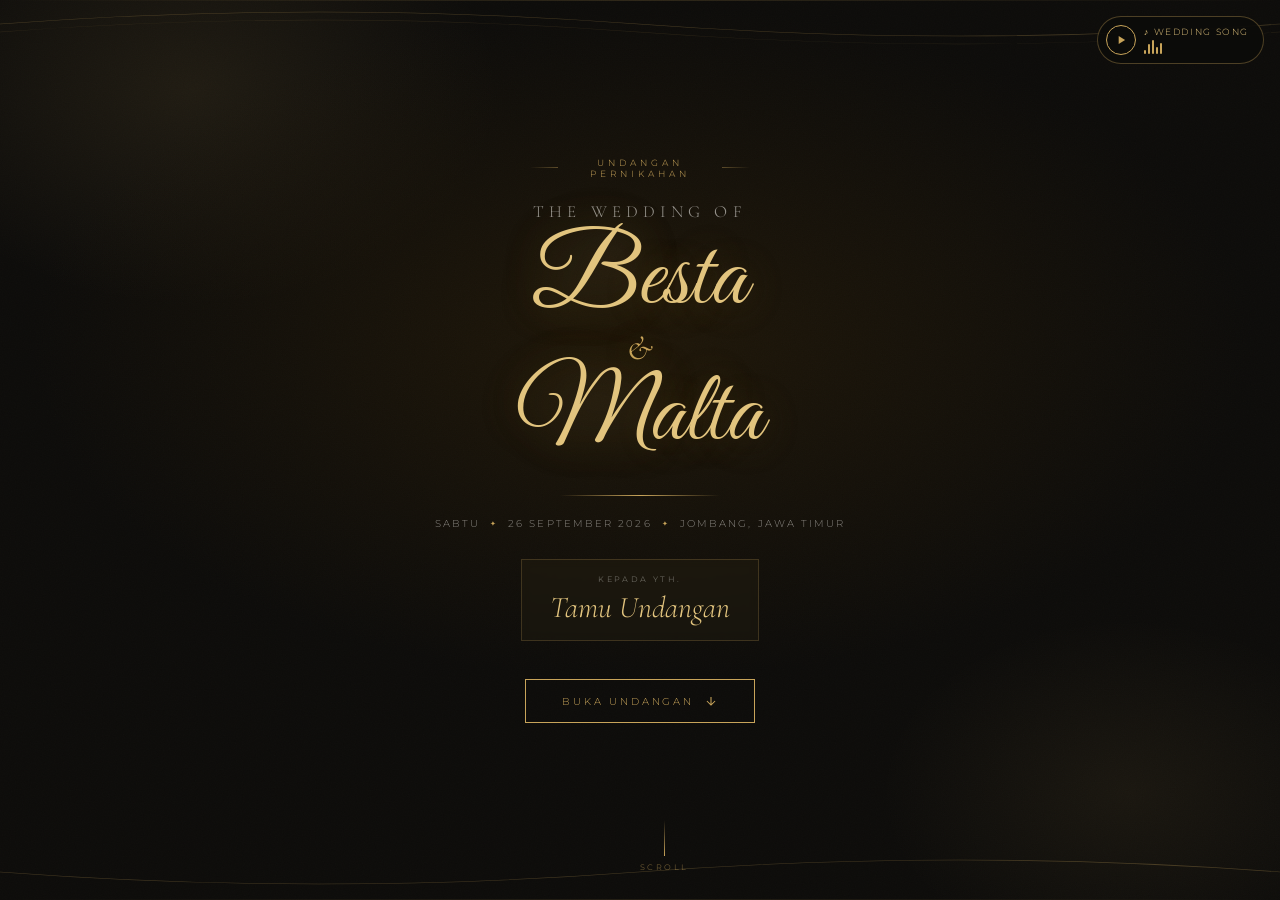
==== commit 8f38d2e8: "Update index.html" ====
--- a/index.html
+++ b/index.html
@@ -700,7 +700,7 @@
     <p class="c-the">The Wedding of</p>
 
     <div class="c-names">
-      Arjuna<span class="c-amp">&amp;</span>Rahayu
+      Besta<span class="c-amp">&amp;</span>Malta
     </div>
 
     <div class="c-rule"></div>
@@ -708,9 +708,9 @@
     <div class="c-meta">
       <span>Sabtu</span>
       <span class="c-dot">✦</span>
-      <span>14 Juni 2025</span>
+      <span>26 September 2026</span>
       <span class="c-dot">✦</span>
-      <span>Solo, Jawa Tengah</span>
+      <span>Jombang, Jawa Timur</span>
     </div>
 
     <div class="c-guest">
@@ -764,7 +764,7 @@
       <!-- Groom -->
       <div class="person rv2">
         <div class="photo-box">
-          <!-- Ganti dengan: <img src="foto-pengantin-pria.jpg" alt="Arjuna"/> -->
+          <!-- Ganti dengan: <img src="foto-pengantin-pria.jpg" alt="Besta"/> -->
           <div class="photo-ph">
             <svg width="40" height="40" viewBox="0 0 24 24" fill="none" stroke="currentColor" stroke-width=".8">
               <path d="M20 21v-2a4 4 0 00-4-4H8a4 4 0 00-4 4v2"/><circle cx="12" cy="7" r="4"/>
@@ -773,8 +773,8 @@
           </div>
         </div>
         <p class="p-role">Pengantin Pria</p>
-        <h2 class="p-name">Arjuna Wicaksana</h2>
-        <p class="p-parents">Putra pertama dari<br/><em>Bpk. Hendra &amp; Ibu Sri Mulyani</em></p>
+        <h2 class="p-name">Besta Alfidi</h2>
+        <p class="p-parents">Putra pertama dari<br/><em>Bpk. Adi &amp; Ibu Alfi</em></p>
       </div>
 
       <!-- Divider -->
@@ -800,8 +800,8 @@
           </div>
         </div>
         <p class="p-role">Pengantin Wanita</p>
-        <h2 class="p-name">Siti Rahayu</h2>
-        <p class="p-parents">Putri kedua dari<br/><em>Bpk. Sutrisno &amp; Ibu Endah</em></p>
+        <h2 class="p-name">Malta Essa Asmaradani</h2>
+        <p class="p-parents">Putri kedua dari<br/><em>Bpk. Sujarwo &amp; Ibu Emi</em></p>
       </div>
 
     </div>
@@ -820,7 +820,7 @@
           </svg>
         </div>
         <h3 class="ecard-name">Akad Nikah</h3>
-        <p class="ecard-date">Sabtu, 14 Juni 2025</p>
+        <p class="ecard-date">Sabtu, 26 September 2026</p>
         <p class="ecard-time">08.00 – 10.00 WIB</p>
         <div class="ecard-loc">
           <svg width="12" height="12" viewBox="0 0 24 24" fill="none" stroke="currentColor" stroke-width="1.5">
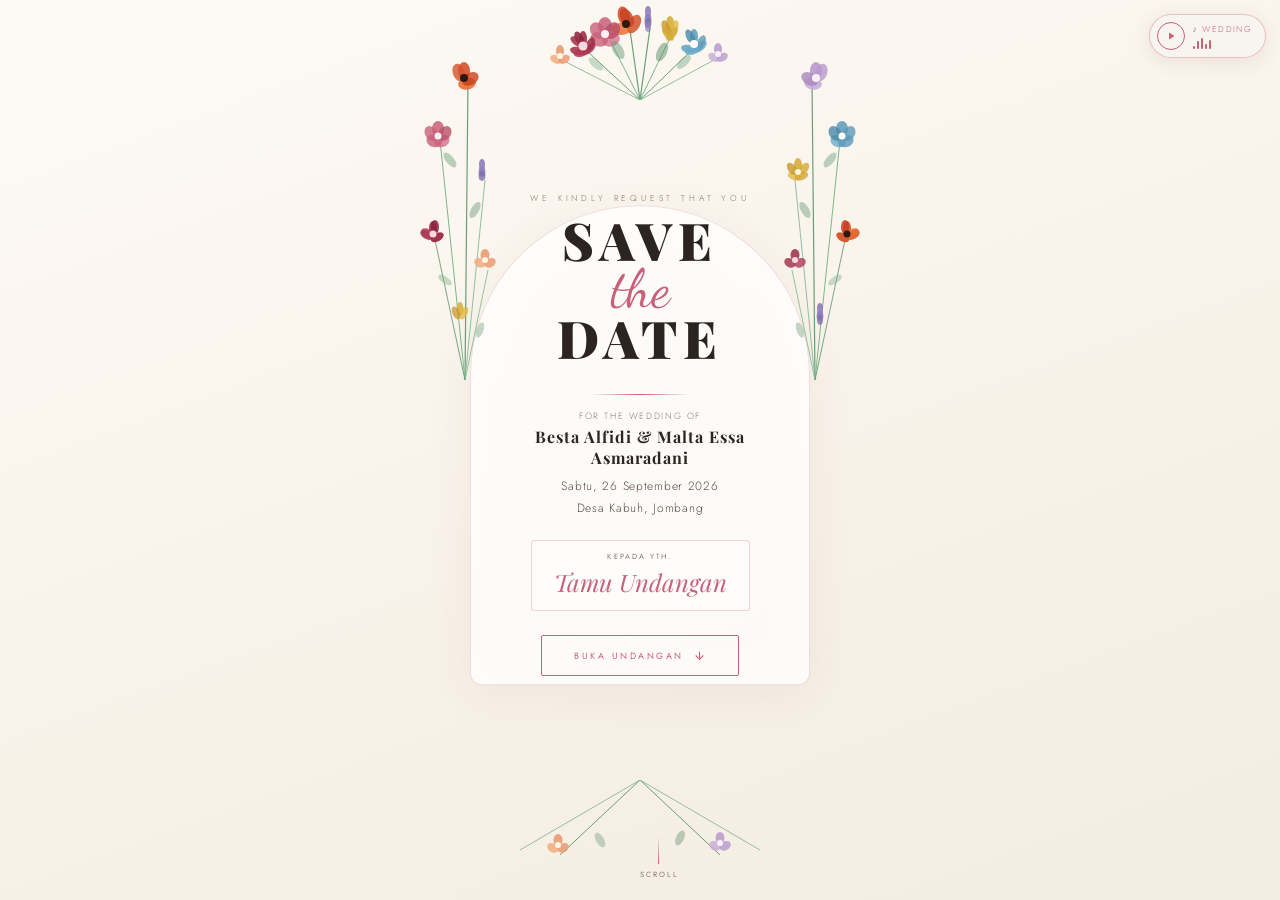
==== commit 5a6e8eac: "update tema thumbelina" ====
--- a/index.html
+++ b/index.html
@@ -3,734 +3,825 @@
 <head>
 <meta charset="UTF-8"/>
 <meta name="viewport" content="width=device-width, initial-scale=1.0, viewport-fit=cover"/>
-<title>Wedding Invitation</title>
+<title>The Wedding of Besta & Malta</title>
 <link rel="preconnect" href="https://fonts.googleapis.com"/>
 <link rel="preconnect" href="https://fonts.gstatic.com" crossorigin/>
-<link href="https://fonts.googleapis.com/css2?family=Cormorant+Garamond:ital,wght@0,300;0,400;0,600;1,300;1,400&family=Montserrat:wght@200;300;400&family=Great+Vibes&display=swap" rel="stylesheet"/>
+<link href="https://fonts.googleapis.com/css2?family=Playfair+Display:ital,wght@0,400;0,700;0,900;1,400&family=Cormorant:ital,wght@0,300;1,300;1,400&family=Dancing+Script:wght@600;700&family=Jost:wght@200;300;400&display=swap" rel="stylesheet"/>
 <style>
-/* ─── RESET ─────────────────────────────────────────── */
+/* ═══════════════════════════════════════════════
+   THUMBELINA WILDFLOWER
+   Tone: Botanical · Romantic · Whimsical · Arch
+   Colors drawn from wildflower palette:
+   Poppy orange, lavender, sage, dusty rose,
+   golden wheat, crimson, sky blue, cream
+═══════════════════════════════════════════════ */
 *,*::before,*::after{box-sizing:border-box;margin:0;padding:0}
 html{scroll-behavior:smooth;-webkit-text-size-adjust:100%}
 
-/* ─── DESIGN TOKENS ──────────────────────────────────── */
 :root{
-  --ink:    #0c0b09;
-  --ink2:   #161410;
-  --cream:  #f7f3ec;
-  --cream2: #ede7db;
-  --gold:   #c8a45a;
-  --goldL:  #e2c47e;
-  --goldD:  #8c6e2f;
-  --goldGl: rgba(200,164,90,.08);
-  --white:  #fdfbf7;
-  --mute:   rgba(253,251,247,.45);
-  --serif:  'Cormorant Garamond','Palatino Linotype','Book Antiqua',Palatino,Georgia,serif;
-  --sans:   'Montserrat','Trebuchet MS',Helvetica,sans-serif;
-  --script: 'Great Vibes','Brush Script MT',cursive;
-  --ease:   cubic-bezier(.25,.46,.45,.94);
-}
-
-/* ─── BASE ───────────────────────────────────────────── */
+  --cream:   #f8f4ee;
+  --parchment:#ede8df;
+  --stone:   #9e9489;
+  --ink:     #2c2420;
+  --inkMid:  #5a4a42;
+  --inkSoft: #8a7870;
+  /* flower accents */
+  --poppy:   #d4522a;
+  --rose:    #c8607a;
+  --lavender:#8b7ab8;
+  --sage:    #6b9e78;
+  --wheat:   #d4a832;
+  --sky:     #5b9ab8;
+  --crimson: #9b2d45;
+  --peach:   #e8956a;
+  --lilac:   #b899cc;
+  /* fonts */
+  --serif:   'Playfair Display','Georgia',serif;
+  --script:  'Dancing Script',cursive;
+  --light:   'Cormorant','Palatino',serif;
+  --sans:    'Jost','Trebuchet MS',sans-serif;
+  --ease:    cubic-bezier(.25,.46,.45,.94);
+}
+
 body{
   font-family:var(--sans);
-  background:var(--ink);
-  color:var(--white);
+  background:var(--cream);
+  color:var(--ink);
   overflow-x:hidden;
   min-height:100dvh;
 }
-::selection{background:rgba(200,164,90,.25);color:var(--white)}
-
-/* ─── MUSIC PILL ─────────────────────────────────────── */
+::selection{background:rgba(200,96,122,.2);color:var(--ink)}
+
+/* ─── MUSIC PILL ──────────────────────────── */
 #music{
-  position:fixed;top:16px;right:16px;z-index:999;
+  position:fixed;top:14px;right:14px;z-index:9999;
   display:flex;align-items:center;gap:8px;
-  padding:8px 14px 8px 8px;
-  background:rgba(12,11,9,.82);
-  border:1px solid rgba(200,164,90,.35);
+  padding:7px 13px 7px 7px;
+  background:rgba(248,244,238,.94);
+  border:1.5px solid rgba(200,96,122,.35);
   border-radius:99px;
-  backdrop-filter:blur(16px);
-  -webkit-backdrop-filter:blur(16px);
+  box-shadow:0 4px 20px rgba(100,60,40,.1);
+  backdrop-filter:blur(10px);
 }
 #musicBtn{
-  width:30px;height:30px;border-radius:50%;
-  border:1px solid var(--gold);
-  background:transparent;color:var(--gold);
+  width:28px;height:28px;border-radius:50%;
+  border:1.5px solid var(--rose);
+  background:transparent;color:var(--rose);
   cursor:pointer;display:flex;align-items:center;justify-content:center;
   transition:.3s var(--ease);flex-shrink:0;
 }
-#musicBtn:hover{background:var(--gold);color:var(--ink)}
-#musicLabel{
-  font-family:var(--sans);font-size:9px;font-weight:300;
-  letter-spacing:.18em;color:var(--goldL);
+#musicBtn:hover{background:var(--rose);color:#fff}
+#mLabel{
+  font-family:var(--sans);font-size:8.5px;font-weight:300;
+  letter-spacing:.16em;color:var(--rose);
   text-transform:uppercase;white-space:nowrap;
 }
-.bars{display:flex;align-items:flex-end;gap:2px;height:14px;margin-top:3px}
-.bars span{
-  display:block;width:2px;background:var(--gold);border-radius:2px;
-  animation:bar 1s ease-in-out infinite;animation-play-state:paused;
-}
+.bars{display:flex;align-items:flex-end;gap:2px;height:11px;margin-top:3px}
+.bars span{display:block;width:2px;border-radius:2px;background:var(--rose);
+  animation:barA 1s ease-in-out infinite;animation-play-state:paused}
 .bars.on span{animation-play-state:running}
-.bars span:nth-child(1){height:4px;animation-delay:0s}
-.bars span:nth-child(2){height:10px;animation-delay:.1s}
-.bars span:nth-child(3){height:14px;animation-delay:.2s}
-.bars span:nth-child(4){height:7px;animation-delay:.3s}
-.bars span:nth-child(5){height:11px;animation-delay:.4s}
-@keyframes bar{0%,100%{transform:scaleY(.3)}50%{transform:scaleY(1)}}
-
-/* ─── COVER ───────────────────────────────────────────── */
+.bars span:nth-child(1){height:3px;animation-delay:0s}
+.bars span:nth-child(2){height:8px;animation-delay:.1s}
+.bars span:nth-child(3){height:11px;animation-delay:.2s}
+.bars span:nth-child(4){height:5px;animation-delay:.3s}
+.bars span:nth-child(5){height:9px;animation-delay:.4s}
+@keyframes barA{0%,100%{transform:scaleY(.3)}50%{transform:scaleY(1)}}
+
+/* ═══════════════════════════════════════════════
+   SVG FLOWER COMPONENTS (inline, CSS-colored)
+═══════════════════════════════════════════════ */
+
+/* ─── COVER ───────────────────────────────── */
 #cover{
-  position:relative;min-height:100dvh;
+  position:relative;
+  min-height:100dvh;
   display:flex;flex-direction:column;
   align-items:center;justify-content:center;
-  padding:60px 28px 80px;
+  padding:40px 24px 72px;
   overflow:hidden;
-  background:
-    radial-gradient(ellipse 70% 55% at 50% 38%, #1e1608 0%, transparent 68%),
-    radial-gradient(ellipse 40% 40% at 15% 10%, rgba(200,164,90,.10) 0%, transparent 60%),
-    radial-gradient(ellipse 35% 35% at 88% 88%, rgba(200,164,90,.07) 0%, transparent 55%),
-    #0c0b09;
-}
-
-/* grain */
-#cover::before{
-  content:'';position:absolute;inset:0;pointer-events:none;
-  background-image:url("data:image/svg+xml,%3Csvg xmlns='http://www.w3.org/2000/svg' width='300' height='300'%3E%3Cfilter id='n'%3E%3CfeTurbulence type='fractalNoise' baseFrequency='.85' numOctaves='4' stitchTiles='stitch'/%3E%3C/filter%3E%3Crect width='300' height='300' filter='url(%23n)' opacity='.04'/%3E%3C/svg%3E");
-  opacity:.6;z-index:0;
-}
-
-/* top & bottom gold lines */
-#cover .line-top,#cover .line-bot{
-  position:absolute;left:0;right:0;pointer-events:none;z-index:1;
-}
-#cover .line-top{top:0}
-#cover .line-bot{bottom:0}
-
-/* animated gold shimmer border */
-#cover::after{
-  content:'';position:absolute;
-  inset:0;pointer-events:none;z-index:1;
-  background:
-    linear-gradient(to right,transparent 0%,rgba(200,164,90,.18) 50%,transparent 100%)
-    top/100% 1px no-repeat,
-    linear-gradient(to right,transparent 0%,rgba(200,164,90,.12) 50%,transparent 100%)
-    bottom/100% 1px no-repeat;
+  background:linear-gradient(160deg,#fdfaf5 0%,#f8f1e8 60%,#f3ece0 100%);
+}
+
+/* arch background shape */
+.cover-arch{
+  position:absolute;
+  left:50%;top:50%;
+  transform:translate(-50%,-51%);
+  width:min(340px,85vw);
+  height:min(480px,105vw);
+  background:rgba(255,255,255,.65);
+  border-radius:min(170px,42.5vw) min(170px,42.5vw) 12px 12px;
+  border:1.5px solid rgba(200,96,122,.2);
+  box-shadow:0 8px 48px rgba(100,60,40,.06),inset 0 0 60px rgba(255,255,255,.5);
+  z-index:0;
+}
+
+/* flower border decorations — positioned around arch */
+.flower-ring{
+  position:absolute;inset:0;pointer-events:none;z-index:1;
+  /* defined by child SVG positions */
 }
 
 .cover-inner{
   position:relative;z-index:2;
   display:flex;flex-direction:column;align-items:center;
   text-align:center;
-  animation:riseIn 1.2s var(--ease) .2s both;
-}
-@keyframes riseIn{from{opacity:0;transform:translateY(28px)}to{opacity:1;transform:none}}
-
-.c-eyebrow{
+  animation:riseIn 1.3s var(--ease) .2s both;
+  padding:0 20px;
+  max-width:320px;
+}
+@keyframes riseIn{from{opacity:0;transform:translateY(32px)}to{opacity:1;transform:none}}
+
+.c-pre{
+  font-family:var(--sans);font-size:8.5px;font-weight:300;
+  letter-spacing:.45em;text-transform:uppercase;
+  color:var(--inkSoft);margin-bottom:10px;
+}
+
+.c-save{
+  font-family:var(--serif);
+  font-size:clamp(32px,9vw,52px);
+  font-weight:900;letter-spacing:.12em;
+  text-transform:uppercase;
+  color:var(--ink);line-height:1;
+  margin-bottom:0;
+}
+.c-the{
+  font-family:var(--script);
+  font-size:clamp(36px,9vw,54px);
+  color:var(--rose);line-height:1;
+  margin:-4px 0;
+}
+.c-date-big{
+  font-family:var(--serif);
+  font-size:clamp(32px,9vw,52px);
+  font-weight:900;letter-spacing:.12em;
+  text-transform:uppercase;
+  color:var(--ink);line-height:1;
+  margin-bottom:16px;
+}
+
+.c-divline{
+  width:100px;height:1px;margin:14px auto;
+  background:linear-gradient(to right,transparent,var(--rose),transparent);
+}
+
+.c-for{
   font-family:var(--sans);font-size:9px;font-weight:300;
-  letter-spacing:.45em;color:var(--gold);
-  text-transform:uppercase;margin-bottom:22px;
-  display:flex;align-items:center;gap:14px;
-}
-.c-eyebrow::before,.c-eyebrow::after{
-  content:'';flex:1 1 40px;height:1px;
-  background:linear-gradient(to right,transparent,rgba(200,164,90,.4));
-}
-.c-eyebrow::after{background:linear-gradient(to left,transparent,rgba(200,164,90,.4))}
-
-.c-the{
-  font-family:var(--serif);font-size:clamp(13px,3.5vw,17px);
-  font-weight:300;letter-spacing:.3em;
-  text-transform:uppercase;color:rgba(253,251,247,.55);
-  margin-bottom:6px;
-}
-
-.c-names{
-  font-family:var(--script);
-  font-size:clamp(54px,14vw,100px);
-  line-height:1.05;
-  color:var(--goldL);
-  text-shadow:0 2px 40px rgba(200,164,90,.25),0 0 80px rgba(200,164,90,.10);
-  margin-bottom:4px;
-}
-.c-amp{
-  font-family:var(--serif);font-style:italic;
-  font-size:clamp(22px,5vw,34px);
-  color:var(--gold);display:block;margin:-2px 0;
-}
-
-.c-rule{
-  width:160px;height:1px;margin:22px auto;
-  background:linear-gradient(to right,transparent,var(--gold),transparent);
-}
-
-.c-meta{
-  font-family:var(--sans);font-size:9.5px;font-weight:300;
-  letter-spacing:.22em;text-transform:uppercase;
-  color:rgba(253,251,247,.5);
-  display:flex;align-items:center;gap:10px;flex-wrap:wrap;justify-content:center;
-  margin-bottom:30px;
-}
-.c-dot{color:var(--gold);font-size:7px}
-
-/* guest box */
-.c-guest{
-  border:1px solid rgba(200,164,90,.22);
-  padding:14px 28px;
-  margin-bottom:38px;
-  background:rgba(200,164,90,.04);
-  backdrop-filter:blur(4px);
+  letter-spacing:.18em;text-transform:uppercase;
+  color:var(--inkSoft);margin-bottom:4px;
+}
+.c-couple{
+  font-family:var(--serif);font-size:clamp(13px,3.5vw,16px);
+  font-weight:700;letter-spacing:.06em;color:var(--ink);
+  margin-bottom:8px;
+}
+.c-details{
+  font-family:var(--sans);font-size:clamp(10px,2.5vw,12px);
+  font-weight:300;letter-spacing:.06em;color:var(--inkMid);
+  line-height:1.8;margin-bottom:20px;
+}
+
+/* guest label */
+.c-guest-wrap{
+  padding:10px 22px 12px;margin-bottom:24px;
+  border:1px solid rgba(200,96,122,.28);
+  border-radius:3px;
+  background:rgba(255,255,255,.5);
 }
 .c-guest-pre{
-  font-family:var(--sans);font-size:8px;
-  letter-spacing:.3em;text-transform:uppercase;
-  color:rgba(253,251,247,.35);margin-bottom:5px;
+  font-family:var(--sans);font-size:7.5px;letter-spacing:.28em;
+  text-transform:uppercase;color:var(--inkSoft);margin-bottom:4px;
 }
 .c-guest-name{
   font-family:var(--serif);font-style:italic;
-  font-size:clamp(22px,5vw,30px);font-weight:300;
-  color:var(--goldL);
+  font-size:clamp(18px,5vw,24px);font-weight:400;
+  color:var(--rose);
 }
 
 /* open button */
 .c-btn{
-  display:inline-flex;align-items:center;gap:10px;
-  padding:14px 36px;
-  border:1px solid var(--gold);
-  background:transparent;color:var(--gold);
-  font-family:var(--sans);font-size:9.5px;font-weight:300;
-  letter-spacing:.3em;text-transform:uppercase;
+  display:inline-flex;align-items:center;gap:9px;
+  padding:13px 32px;
+  border:1.5px solid var(--rose);border-radius:2px;
+  background:transparent;color:var(--rose);
+  font-family:var(--sans);font-size:9px;font-weight:400;
+  letter-spacing:.28em;text-transform:uppercase;
   cursor:pointer;position:relative;overflow:hidden;
   transition:color .35s var(--ease);
 }
 .c-btn::before{
   content:'';position:absolute;inset:0;
-  background:var(--gold);transform:translateY(101%);
-  transition:transform .35s var(--ease);
+  background:linear-gradient(135deg,var(--rose),var(--crimson));
+  transform:translateY(101%);transition:transform .35s var(--ease);
 }
 .c-btn:hover::before{transform:translateY(0)}
-.c-btn:hover{color:var(--ink)}
+.c-btn:hover{color:#fff}
 .c-btn span,.c-btn svg{position:relative;z-index:1}
 
-/* scroll indicator */
+/* scroll hint */
 .c-scroll{
-  position:absolute;bottom:28px;left:50%;transform:translateX(-50%);
-  z-index:2;display:flex;flex-direction:column;align-items:center;gap:6px;
-  animation:riseIn 1s var(--ease) 1.5s both;
+  position:absolute;bottom:20px;left:50%;transform:translateX(-50%);
+  z-index:3;display:flex;flex-direction:column;align-items:center;gap:5px;
+  animation:riseIn 1s var(--ease) 1.8s both;
 }
 .c-scroll-line{
-  width:1px;height:36px;
-  background:linear-gradient(to bottom,transparent,var(--gold));
+  width:1px;height:28px;
+  background:linear-gradient(to bottom,transparent,var(--rose));
   animation:pulse 2s ease-in-out infinite;
 }
-.c-scroll span{
-  font-size:8px;letter-spacing:.3em;
-  color:rgba(200,164,90,.5);text-transform:uppercase;
-}
-@keyframes pulse{0%,100%{opacity:.3}50%{opacity:.9}}
-
-/* ─── MAIN (hidden until opened) ─────────────────────── */
+.c-scroll span{font-size:7.5px;letter-spacing:.28em;color:var(--inkSoft);text-transform:uppercase}
+@keyframes pulse{0%,100%{opacity:.3}50%{opacity:1}}
+
+/* ═══════════════════════════════════════════════
+   FLOWER SVG POSITIONS — arranged around arch
+═══════════════════════════════════════════════ */
+
+/* top arc flowers */
+.f-top{position:absolute;top:-10px;left:50%;transform:translateX(-50%);width:min(340px,86vw);height:auto;z-index:3;pointer-events:none}
+/* left column */
+.f-left{position:absolute;left:max(0px,calc(50% - 220px));top:60px;width:90px;z-index:3;pointer-events:none}
+/* right column */
+.f-right{position:absolute;right:max(0px,calc(50% - 220px));top:60px;width:90px;z-index:3;pointer-events:none}
+/* bottom */
+.f-bot{position:absolute;bottom:40px;left:50%;transform:translateX(-50%);width:min(320px,82vw);z-index:3;pointer-events:none}
+
+/* corner bouquets */
+.f-tl{position:absolute;top:0;left:0;width:120px;z-index:3;pointer-events:none;opacity:.85}
+.f-tr{position:absolute;top:0;right:0;width:120px;z-index:3;pointer-events:none;opacity:.85;transform:scaleX(-1)}
+.f-bl{position:absolute;bottom:30px;left:0;width:100px;z-index:3;pointer-events:none;opacity:.75;transform:scaleY(-1)}
+.f-br{position:absolute;bottom:30px;right:0;width:100px;z-index:3;pointer-events:none;opacity:.75;transform:scale(-1,-1)}
+
+/* ═══════════════════════════════════════════════
+   MAIN
+═══════════════════════════════════════════════ */
 #main{display:none;opacity:0;transition:opacity .9s var(--ease)}
 #main.show{display:block}
 #main.fade{opacity:1}
 
-/* ─── SECTION BASE ───────────────────────────────────── */
+/* ─── SECTION BASE ────────────────────────── */
 .sec{
-  padding:clamp(56px,9vh,110px) clamp(20px,6vw,60px);
-  max-width:860px;margin:0 auto;
-}
+  padding:clamp(52px,8vh,100px) clamp(20px,6vw,56px);
+  max-width:820px;margin:0 auto;position:relative;
+}
+.sec-center{text-align:center}
+
 .sec-tag{
-  font-family:var(--sans);font-size:8.5px;font-weight:300;
-  letter-spacing:.45em;text-transform:uppercase;
-  color:var(--gold);margin-bottom:44px;
-  display:flex;align-items:center;gap:14px;
+  font-family:var(--sans);font-size:8px;font-weight:300;
+  letter-spacing:.44em;text-transform:uppercase;
+  color:var(--rose);margin-bottom:38px;
+  display:flex;align-items:center;gap:12px;
 }
 .sec-tag::before,.sec-tag::after{
   content:'';flex:1;height:1px;
-  background:linear-gradient(to right,transparent,rgba(200,164,90,.35));
-}
-.sec-tag::after{background:linear-gradient(to left,transparent,rgba(200,164,90,.35))}
-
-/* ─── REVEAL ─────────────────────────────────────────── */
-.rv{
-  opacity:0;transform:translateY(32px);
-  transition:opacity .85s var(--ease),transform .85s var(--ease);
-}
+  background:linear-gradient(to right,transparent,rgba(200,96,122,.3));
+}
+.sec-tag::after{background:linear-gradient(to left,transparent,rgba(200,96,122,.3))}
+
+/* bg sections */
+.bg-sage{background:linear-gradient(160deg,#eef6f0,#e8f2eb)}
+.bg-lav{background:linear-gradient(160deg,#f0edf8,#e8e2f5)}
+.bg-wheat{background:linear-gradient(160deg,#fdf4e0,#f8ead0)}
+.bg-rose{background:linear-gradient(160deg,#fdf0f2,#f8e4e8)}
+.bg-sky{background:linear-gradient(160deg,#eef4f8,#e4eff6)}
+
+.full-sec{padding:clamp(52px,8vh,100px) 0}
+.full-sec .sec{padding-top:0;padding-bottom:0}
+
+/* ─── REVEAL ──────────────────────────────── */
+.rv{opacity:0;transform:translateY(24px);transition:opacity .8s var(--ease),transform .8s var(--ease)}
 .rv.in{opacity:1;transform:none}
-.rv2{opacity:0;transform:translateY(16px);
-  transition:opacity .7s var(--ease),transform .7s var(--ease)}
+.rv2{opacity:0;transform:translateY(14px);transition:opacity .65s var(--ease),transform .65s var(--ease)}
 .rv2.in{opacity:1;transform:none}
-.rv2:nth-child(2){transition-delay:.12s}
-.rv2:nth-child(3){transition-delay:.24s}
-.rv2:nth-child(4){transition-delay:.36s}
-
-/* ─── OPENING ────────────────────────────────────────── */
-.sec-open{text-align:center;padding-top:72px}
-.ornament{
-  font-size:11px;letter-spacing:.6em;
-  color:var(--gold);margin-bottom:28px;opacity:.7;
+.rv2:nth-child(2){transition-delay:.1s}
+.rv2:nth-child(3){transition-delay:.2s}
+.rv2:nth-child(4){transition-delay:.3s}
+
+/* ─── OPENING ─────────────────────────────── */
+.ornament-flowers{
+  display:flex;align-items:center;justify-content:center;
+  gap:6px;font-size:20px;margin-bottom:22px;
 }
 .arabic{
   font-family:var(--serif);font-style:italic;
-  font-size:clamp(22px,5vw,32px);color:var(--goldL);
-  line-height:1.9;margin-bottom:24px;
+  font-size:clamp(20px,5vw,28px);
+  color:var(--inkMid);line-height:1.9;margin-bottom:18px;
 }
 .opening-p{
-  font-family:var(--serif);font-size:clamp(15px,3vw,17px);
+  font-family:var(--light);font-size:clamp(14px,3.2vw,17px);
   font-weight:300;font-style:italic;
-  line-height:2;color:var(--mute);max-width:560px;margin:0 auto;
-}
-.opening-p strong{color:var(--goldL);font-style:normal;font-weight:500}
-
-/* ─── COUPLE ─────────────────────────────────────────── */
-.sec-couple{text-align:center}
-.couple-wrap{
+  line-height:2;color:var(--inkMid);max-width:520px;margin:0 auto;
+}
+.opening-p strong{color:var(--rose);font-style:normal;font-family:var(--serif);font-weight:700}
+
+/* ─── COUPLE ──────────────────────────────── */
+.couple-grid{
   display:grid;grid-template-columns:1fr auto 1fr;
-  gap:24px;align-items:center;
-}
-.person{display:flex;flex-direction:column;align-items:center;gap:16px}
-
-.photo-box{
-  width:clamp(130px,30vw,180px);
-  height:clamp(160px,38vw,220px);
-  border:1px solid rgba(200,164,90,.3);
-  position:relative;overflow:hidden;
-  flex-shrink:0;
-}
-.photo-box::after{
-  content:'';position:absolute;inset:7px;
-  border:1px solid rgba(200,164,90,.12);pointer-events:none;
-}
-.photo-box img{width:100%;height:100%;object-fit:cover}
+  gap:20px;align-items:center;
+}
+.person{display:flex;flex-direction:column;align-items:center;gap:12px}
+
+.photo-arch{
+  width:clamp(120px,26vw,160px);
+  height:clamp(148px,32vw,196px);
+  border-radius:clamp(60px,13vw,80px) clamp(60px,13vw,80px) 8px 8px;
+  border:2px solid rgba(200,96,122,.3);
+  overflow:hidden;position:relative;
+  box-shadow:0 6px 28px rgba(100,60,40,.1);
+}
+.photo-arch img{width:100%;height:100%;object-fit:cover}
 .photo-ph{
   width:100%;height:100%;
-  background:var(--ink2);
   display:flex;flex-direction:column;
   align-items:center;justify-content:center;gap:8px;
 }
-.photo-ph svg{color:rgba(200,164,90,.25)}
-.photo-ph span{
-  font-family:var(--sans);font-size:8px;
-  letter-spacing:.2em;color:rgba(255,255,255,.2);
-}
-
-.p-role{
-  font-family:var(--sans);font-size:8px;font-weight:300;
-  letter-spacing:.3em;text-transform:uppercase;
-  color:var(--gold);
-}
-.p-name{
-  font-family:var(--script);
-  font-size:clamp(28px,7vw,42px);
-  color:var(--white);line-height:1;
-}
-.p-parents{
-  font-family:var(--serif);font-size:12px;
-  font-style:italic;color:var(--mute);line-height:1.8;
-}
-.p-parents em{color:rgba(253,251,247,.65);font-style:normal}
-
-.divider-heart{display:flex;align-items:center;justify-content:center}
-.divider-heart svg{overflow:visible}
-
-/* ─── EVENT ──────────────────────────────────────────── */
-.sec-event{text-align:center}
-.event-cards{
+.photo-ph.groom{background:linear-gradient(160deg,#c8e8d4,#a8d4c0)}
+.photo-ph.bride{background:linear-gradient(160deg,#f8d8e4,#f0c0d4)}
+.photo-ph svg{opacity:.45}
+.photo-ph span{font-family:var(--sans);font-size:7.5px;letter-spacing:.18em;opacity:.6}
+
+.p-role{font-family:var(--sans);font-size:7.5px;font-weight:300;letter-spacing:.3em;text-transform:uppercase;color:var(--rose)}
+.p-name{font-family:var(--script);font-size:clamp(24px,6vw,36px);color:var(--ink);line-height:1.05}
+.p-parents{font-family:var(--light);font-size:12px;font-style:italic;color:var(--inkSoft);line-height:1.9;text-align:center}
+.p-parents em{color:var(--inkMid);font-style:normal;font-weight:400}
+
+.heart-sep{display:flex;align-items:center;justify-content:center}
+
+/* ─── EVENT CARDS ─────────────────────────── */
+.event-grid{
   display:grid;grid-template-columns:1fr 1fr;
-  gap:20px;margin-bottom:28px;
+  gap:16px;margin-bottom:24px;
 }
 .ecard{
-  border:1px solid rgba(200,164,90,.2);
-  padding:32px 20px;
-  background:rgba(200,164,90,.03);
+  border-radius:10px;
+  padding:28px 18px;
+  background:#fff;
+  border:1.5px solid rgba(200,96,122,.18);
+  box-shadow:0 4px 20px rgba(100,60,40,.07);
   position:relative;overflow:hidden;
   transition:.35s var(--ease);
 }
-.ecard::after{
+.ecard::before{
   content:'';position:absolute;
-  bottom:0;left:10%;right:10%;height:1px;
-  background:linear-gradient(to right,transparent,var(--gold),transparent);
-  transform:scaleX(0);transition:.35s var(--ease);
-}
-.ecard:hover{background:rgba(200,164,90,.07);border-color:rgba(200,164,90,.45)}
-.ecard:hover::after{transform:scaleX(1)}
-.ecard.main{border-color:rgba(200,164,90,.38);background:rgba(200,164,90,.06)}
-.ecard-icon{color:var(--gold);margin-bottom:14px}
-.ecard-name{
-  font-family:var(--serif);font-size:20px;font-weight:300;
-  color:var(--white);margin-bottom:10px;
-}
-.ecard-date{
-  font-family:var(--sans);font-size:9px;font-weight:300;
-  letter-spacing:.15em;color:var(--goldL);margin-bottom:4px;
-}
-.ecard-time{
-  font-family:var(--serif);font-style:italic;
-  font-size:17px;color:rgba(253,251,247,.8);margin-bottom:14px;
-}
-.ecard-loc{
-  display:flex;align-items:center;justify-content:center;
-  gap:5px;font-family:var(--sans);font-size:10px;
-  color:rgba(253,251,247,.35);
-}
+  top:-20px;right:-20px;
+  width:70px;height:70px;border-radius:50%;
+  background:radial-gradient(circle,rgba(200,96,122,.08),transparent 70%);
+}
+.ecard:hover{transform:translateY(-3px);box-shadow:0 10px 32px rgba(100,60,40,.13)}
+.ecard.main{
+  border-color:rgba(200,96,122,.4);
+  background:linear-gradient(135deg,rgba(253,240,242,.9),rgba(250,235,245,.9));
+}
+.ecard-icon{color:var(--rose);margin-bottom:10px}
+.ecard-name{font-family:var(--serif);font-size:18px;font-weight:700;color:var(--ink);margin-bottom:9px}
+.ecard-date{font-family:var(--sans);font-size:8.5px;font-weight:300;letter-spacing:.12em;color:var(--rose);margin-bottom:3px}
+.ecard-time{font-family:var(--serif);font-style:italic;font-size:15px;color:var(--inkMid);margin-bottom:12px}
+.ecard-loc{display:flex;align-items:center;justify-content:center;gap:5px;font-family:var(--sans);font-size:9.5px;color:var(--inkSoft)}
+
 .btn-map{
   display:inline-flex;align-items:center;gap:8px;
-  padding:11px 26px;
-  border:1px solid rgba(200,164,90,.4);
-  background:transparent;color:var(--gold);
-  font-family:var(--sans);font-size:9px;font-weight:300;
-  letter-spacing:.22em;text-transform:uppercase;
+  padding:11px 26px;border-radius:3px;
+  border:1.5px solid var(--sage);
+  background:transparent;color:var(--sage);
+  font-family:var(--sans);font-size:8.5px;font-weight:300;
+  letter-spacing:.2em;text-transform:uppercase;
   text-decoration:none;transition:.3s var(--ease);
 }
-.btn-map:hover{background:rgba(200,164,90,.1);border-color:var(--gold)}
-
-/* ─── COUNTDOWN ──────────────────────────────────────── */
-.sec-cd{
-  text-align:center;
-  background:linear-gradient(to bottom,
-    transparent,rgba(200,164,90,.04) 30%,
-    rgba(200,164,90,.04) 70%,transparent);
-}
-.cd-sub{
-  font-family:var(--serif);font-size:15px;font-style:italic;
-  color:rgba(253,251,247,.35);margin-bottom:36px;
-}
-.cd-grid{
-  display:flex;align-items:center;
-  justify-content:center;flex-wrap:wrap;
-}
-.cd-item{display:flex;flex-direction:column;align-items:center;padding:0 20px}
-.cd-num{
-  font-family:var(--serif);font-weight:300;
-  font-size:clamp(44px,11vw,80px);
-  color:var(--goldL);line-height:1;
-  text-shadow:0 0 30px rgba(200,164,90,.2);
-}
-.cd-lbl{
-  font-family:var(--sans);font-size:8px;
-  letter-spacing:.3em;text-transform:uppercase;
-  color:rgba(253,251,247,.3);margin-top:6px;
-}
-.cd-colon{
-  font-family:var(--serif);font-size:clamp(36px,8vw,60px);
-  color:var(--gold);opacity:.4;margin-bottom:18px;
-  animation:blink 2s ease-in-out infinite;
-}
-@keyframes blink{0%,100%{opacity:.4}50%{opacity:.1}}
-
-/* ─── STORY ──────────────────────────────────────────── */
-.timeline{position:relative;padding:0 0 8px}
+.btn-map:hover{background:var(--sage);color:#fff}
+
+/* ─── COUNTDOWN ───────────────────────────── */
+.cd-sub{font-family:var(--light);font-size:16px;font-style:italic;color:var(--inkSoft);margin-bottom:32px}
+.cd-grid{display:flex;align-items:center;justify-content:center;flex-wrap:wrap;gap:8px}
+.cd-item{
+  display:flex;flex-direction:column;align-items:center;
+  padding:18px 16px;min-width:72px;
+  background:#fff;border-radius:10px;
+  border:1.5px solid rgba(200,96,122,.18);
+  box-shadow:0 3px 14px rgba(100,60,40,.07);
+}
+.cd-num{font-family:var(--serif);font-weight:900;font-size:clamp(36px,8vw,56px);color:var(--rose);line-height:1}
+.cd-lbl{font-family:var(--sans);font-size:7.5px;letter-spacing:.28em;text-transform:uppercase;color:var(--inkSoft);margin-top:5px}
+.cd-col{font-family:var(--serif);font-size:clamp(28px,6vw,44px);color:var(--rose);opacity:.5;margin-bottom:16px;animation:blink 2s ease-in-out infinite}
+@keyframes blink{0%,100%{opacity:.5}50%{opacity:.1}}
+
+/* ─── TIMELINE ────────────────────────────── */
+.timeline{position:relative}
 .tl-line{
-  position:absolute;left:50%;top:0;bottom:0;
-  width:1px;transform:translateX(-50%);
-  background:linear-gradient(to bottom,
-    transparent,rgba(200,164,90,.3) 8%,
-    rgba(200,164,90,.3) 92%,transparent);
+  position:absolute;left:50%;top:0;bottom:0;width:1px;
+  transform:translateX(-50%);
+  background:linear-gradient(to bottom,transparent,rgba(200,96,122,.25) 8%,rgba(200,96,122,.25) 92%,transparent);
 }
 .tl-item{
   display:grid;grid-template-columns:1fr 1fr;
-  gap:36px;margin-bottom:44px;align-items:start;
-  position:relative;
+  gap:28px;margin-bottom:36px;position:relative;
 }
 .tl-item::before{
-  content:'✦';position:absolute;
-  left:50%;top:12px;transform:translateX(-50%);
-  font-size:11px;color:var(--gold);
-  background:var(--ink);padding:4px 3px;z-index:1;
-}
-.tl-year{
-  font-family:var(--serif);font-weight:300;
-  font-size:clamp(32px,7vw,52px);
-  color:rgba(200,164,90,.13);
-  text-align:right;padding-top:2px;line-height:1;
-}
-.tl-card{padding:16px 0}
-.tl-card h4{
-  font-family:var(--serif);font-size:17px;
-  font-weight:500;color:var(--white);margin-bottom:7px;
-}
-.tl-card p{
-  font-family:var(--serif);font-size:13.5px;
-  font-style:italic;font-weight:300;
-  color:rgba(253,251,247,.45);line-height:1.85;
-}
+  content:'🌸';position:absolute;left:50%;top:12px;
+  transform:translateX(-50%);font-size:13px;
+  background:var(--cream);padding:2px 3px;z-index:1;
+}
+.tl-year{font-family:var(--serif);font-weight:900;font-size:clamp(26px,5vw,40px);color:rgba(200,96,122,.18);text-align:right;padding-top:4px;line-height:1}
+.tl-card{
+  padding:14px 18px;background:#fff;border-radius:8px;
+  border:1px solid rgba(200,96,122,.15);
+  box-shadow:0 2px 12px rgba(100,60,40,.06);
+}
+.tl-card h4{font-family:var(--serif);font-size:15px;font-weight:700;color:var(--ink);margin-bottom:5px}
+.tl-card p{font-family:var(--light);font-size:13px;font-style:italic;color:var(--inkSoft);line-height:1.85}
 .tl-item:nth-child(even) .tl-year{order:2;text-align:left}
 .tl-item:nth-child(even) .tl-card{order:1;text-align:right}
-.tl-card.gold h4{color:var(--goldL)}
-
-/* ─── GALLERY ────────────────────────────────────────── */
-.sec-gal{text-align:center}
+.tl-card.gold{border-color:rgba(212,168,50,.4);background:linear-gradient(135deg,rgba(253,244,224,.8),rgba(248,234,208,.8))}
+.tl-card.gold h4{color:var(--wheat)}
+
+/* ─── GALLERY ─────────────────────────────── */
 .gal-grid{
   display:grid;
   grid-template-columns:repeat(3,1fr);
-  grid-template-rows:190px 190px;
-  gap:6px;margin-bottom:14px;
-}
-.gal-item{overflow:hidden;position:relative}
+  grid-template-rows:175px 175px;
+  gap:8px;margin-bottom:12px;
+}
+.gal-item{overflow:hidden;border-radius:8px;position:relative}
 .gal-item.tall{grid-row:span 2}
 .gal-item.wide{grid-column:span 2}
 .gal-ph{
   width:100%;height:100%;
-  background:var(--ink2);
-  border:1px solid rgba(200,164,90,.12);
   display:flex;flex-direction:column;
   align-items:center;justify-content:center;gap:8px;
   transition:.35s var(--ease);
 }
-.gal-ph svg{color:rgba(200,164,90,.2)}
-.gal-ph span{
-  font-family:var(--sans);font-size:8px;
-  letter-spacing:.18em;color:rgba(255,255,255,.2);
-}
-.gal-item:hover .gal-ph{
-  background:rgba(200,164,90,.06);
-  border-color:rgba(200,164,90,.28);
-}
-.gal-note{
-  font-family:var(--sans);font-size:8px;
-  letter-spacing:.18em;color:rgba(255,255,255,.15);
-  text-transform:uppercase;
-}
-
-/* ─── RSVP ───────────────────────────────────────────── */
-.sec-rsvp{text-align:center}
+.gal-ph.p1{background:linear-gradient(135deg,#f8d8e4,#f0e8f8)}
+.gal-ph.p2{background:linear-gradient(135deg,#c8e8d4,#d8f0e4)}
+.gal-ph.p3{background:linear-gradient(135deg,#fde8c8,#f8e0d0)}
+.gal-ph.p4{background:linear-gradient(135deg,#e8e0f8,#d8d0f0)}
+.gal-ph.p5{background:linear-gradient(135deg,#f8f0c8,#f0e8b0)}
+.gal-ph svg{color:rgba(100,60,40,.25)}
+.gal-ph span{font-family:var(--sans);font-size:7.5px;letter-spacing:.15em;color:var(--inkSoft);opacity:.7}
+.gal-item:hover .gal-ph{filter:brightness(1.04)}
+
+/* ─── FORM / WA ───────────────────────────── */
 .form-wrap{max-width:440px;margin:0 auto;text-align:left}
 .form-sub{
-  font-family:var(--serif);font-size:15px;font-style:italic;
-  color:rgba(253,251,247,.4);margin-bottom:36px;
-  text-align:center;
-}
-.form-sub strong{color:var(--goldL);font-style:normal}
-.fg{margin-bottom:22px}
-.fl{
-  display:block;font-family:var(--sans);font-size:8px;
-  font-weight:300;letter-spacing:.28em;text-transform:uppercase;
-  color:var(--gold);margin-bottom:10px;
-}
+  font-family:var(--light);font-size:15px;font-style:italic;
+  color:var(--inkMid);margin-bottom:28px;text-align:center;
+}
+.form-sub strong{color:var(--rose);font-style:normal;font-family:var(--sans)}
+.fg{margin-bottom:20px}
+.fl{display:block;font-family:var(--sans);font-size:7.5px;font-weight:300;letter-spacing:.26em;text-transform:uppercase;color:var(--rose);margin-bottom:9px}
 .fi{
-  width:100%;background:transparent;
-  border:none;border-bottom:1px solid rgba(200,164,90,.28);
-  color:var(--white);font-family:var(--serif);
-  font-size:16px;font-weight:300;
-  padding:9px 0;outline:none;
-  transition:.3s var(--ease);
+  width:100%;background:transparent;border:none;
+  border-bottom:1.5px solid rgba(200,96,122,.28);
+  color:var(--ink);font-family:var(--serif);font-size:16px;font-weight:400;
+  padding:9px 0;outline:none;transition:.3s var(--ease);
   -webkit-appearance:none;border-radius:0;
 }
-.fi:focus{border-bottom-color:var(--gold)}
-.fi::placeholder{color:rgba(253,251,247,.22);font-style:italic}
+.fi:focus{border-bottom-color:var(--rose)}
+.fi::placeholder{color:rgba(90,74,66,.25);font-style:italic}
 select.fi{cursor:pointer}
-select.fi option{background:var(--ink2);color:var(--white)}
-.fi.ta{
-  border:1px solid rgba(200,164,90,.25);
-  padding:11px;min-height:90px;resize:vertical;
-  font-size:14px;
-}
-.fi.ta:focus{border-color:var(--gold)}
-.radios{display:flex;gap:20px;padding:6px 0}
-.rl{
-  display:flex;align-items:center;gap:9px;cursor:pointer;
-  font-family:var(--serif);font-size:15px;color:var(--cream2);
-}
+select.fi option{background:var(--cream);color:var(--ink)}
+.fi.ta{border:1.5px solid rgba(200,96,122,.25);border-radius:8px;padding:11px;min-height:88px;resize:vertical;font-size:14px}
+.fi.ta:focus{border-color:var(--rose)}
+.radios{display:flex;gap:18px;padding:6px 0}
+.rl{display:flex;align-items:center;gap:9px;cursor:pointer;font-family:var(--serif);font-size:15px;color:var(--inkMid)}
 .rl input{display:none}
-.rc{
-  width:15px;height:15px;border-radius:50%;
-  border:1px solid rgba(200,164,90,.45);
-  flex-shrink:0;position:relative;
-  transition:.3s var(--ease);
-}
-.rl input:checked~.rc{border-color:var(--gold);background:rgba(200,164,90,.15)}
-.rl input:checked~.rc::after{
-  content:'';position:absolute;inset:4px;
-  border-radius:50%;background:var(--gold);
-}
-.btn-sub{
+.rc{width:15px;height:15px;border-radius:50%;border:1.5px solid var(--rose);flex-shrink:0;position:relative;transition:.3s var(--ease)}
+.rl input:checked~.rc{border-color:var(--rose);background:rgba(200,96,122,.15)}
+.rl input:checked~.rc::after{content:'';position:absolute;inset:4px;border-radius:50%;background:var(--rose)}
+
+/* WA button */
+.btn-wa{
   width:100%;padding:15px;margin-top:6px;
-  border:1px solid var(--gold);background:transparent;
-  color:var(--gold);font-family:var(--sans);
-  font-size:9px;font-weight:300;letter-spacing:.32em;
+  border:none;border-radius:4px;
+  background:linear-gradient(135deg,#25d366,#128c5e);
+  color:#fff;font-family:var(--sans);
+  font-size:9.5px;font-weight:400;letter-spacing:.22em;
   text-transform:uppercase;cursor:pointer;
+  display:flex;align-items:center;justify-content:center;gap:10px;
+  transition:.3s var(--ease);box-shadow:0 4px 16px rgba(37,211,102,.3);
+}
+.btn-wa:hover{filter:brightness(1.08);box-shadow:0 6px 24px rgba(37,211,102,.4);transform:translateY(-1px)}
+.btn-wa svg{flex-shrink:0}
+
+/* wish wall */
+.wish-wall{margin-top:36px;max-width:500px;margin-left:auto;margin-right:auto;display:flex;flex-direction:column;gap:12px}
+.wcard{background:#fff;border:1px solid rgba(200,96,122,.15);border-radius:10px;padding:15px 18px;animation:slideUp .4s var(--ease) both}
+@keyframes slideUp{from{opacity:0;transform:translateY(7px)}to{opacity:1;transform:none}}
+.wcard-name{font-family:var(--sans);font-size:8px;letter-spacing:.2em;text-transform:uppercase;color:var(--rose);margin-bottom:6px}
+.wcard-msg{font-family:var(--light);font-style:italic;font-size:14px;color:var(--inkMid);line-height:1.8}
+
+/* ─── FOOTER ──────────────────────────────── */
+.foot{
+  text-align:center;padding:80px clamp(20px,6vw,56px);
   position:relative;overflow:hidden;
-  transition:color .35s var(--ease);
-}
-.btn-sub::before{
-  content:'';position:absolute;inset:0;
-  background:linear-gradient(135deg,var(--goldD),var(--gold));
-  transform:translateY(101%);transition:transform .35s var(--ease);
-}
-.btn-sub:hover::before{transform:translateY(0)}
-.btn-sub:hover{color:var(--ink)}
-.btn-sub span{position:relative;z-index:1}
-.success-box{
-  margin-top:20px;padding:18px 22px;
-  border:1px solid rgba(200,164,90,.28);
-  text-align:center;display:none;
-}
-.success-box p{
-  font-family:var(--serif);font-style:italic;
-  font-size:15px;color:var(--goldL);
-}
-
-/* ─── WISHES ─────────────────────────────────────────── */
-.sec-wish{text-align:center}
-.wish-wall{
-  margin-top:44px;max-width:560px;
-  margin-left:auto;margin-right:auto;
-  display:flex;flex-direction:column;gap:14px;
-}
-.wcard{
-  background:rgba(200,164,90,.04);
-  border:1px solid rgba(200,164,90,.11);
-  padding:18px 22px;text-align:left;
-  animation:slideUp .45s var(--ease) both;
-}
-@keyframes slideUp{from{opacity:0;transform:translateY(8px)}to{opacity:1;transform:none}}
-.wcard-name{
-  font-family:var(--sans);font-size:8.5px;font-weight:300;
-  letter-spacing:.22em;text-transform:uppercase;
-  color:var(--gold);margin-bottom:7px;
-}
-.wcard-msg{
-  font-family:var(--serif);font-style:italic;
-  font-size:14px;color:rgba(253,251,247,.6);line-height:1.8;
-}
-
-/* ─── FOOTER ─────────────────────────────────────────── */
-.sec-foot{
-  text-align:center;
-  padding-bottom:80px;max-width:580px;
-}
-.foot-wave{margin-bottom:28px}
-.foot-wave svg{width:180px}
-.foot-by{
-  font-family:var(--sans);font-size:8.5px;font-weight:300;
-  letter-spacing:.32em;text-transform:uppercase;
-  color:var(--gold);margin-bottom:6px;
-}
-.foot-names{
-  font-family:var(--script);
-  font-size:clamp(40px,9vw,68px);
-  color:var(--goldL);margin-bottom:28px;
-  text-shadow:0 0 40px rgba(200,164,90,.18);
-}
-.foot-quote{
-  font-family:var(--serif);font-size:13px;
-  font-style:italic;font-weight:300;
-  color:rgba(253,251,247,.32);
-  line-height:2.1;margin-bottom:40px;
-}
-.foot-quote em{color:var(--gold);font-style:normal}
-.foot-cr{
-  font-family:var(--sans);font-size:8px;
-  letter-spacing:.2em;color:rgba(255,255,255,.1);
-  text-transform:uppercase;
-}
-
-/* ─── DIVIDER BETWEEN SECTIONS ───────────────────────── */
-.sdiv{
-  max-width:860px;margin:0 auto;
-  display:flex;align-items:center;justify-content:center;
-  padding:0 clamp(20px,6vw,60px);
-}
-.sdiv::before{
-  content:'';display:block;
-  width:1px;height:56px;
-  background:linear-gradient(to bottom,
-    transparent,rgba(200,164,90,.28),transparent);
-}
-
-/* ─── MOBILE ──────────────────────────────────────────── */
-@media(max-width:640px){
-  .couple-wrap{grid-template-columns:1fr;gap:32px}
-  .divider-heart{order:-1}
-  .event-cards{grid-template-columns:1fr}
-  .tl-line{left:18px}
-  .tl-item{grid-template-columns:1fr;gap:4px;padding-left:40px}
-  .tl-item::before{left:18px}
-  .tl-year{font-size:26px;text-align:left}
+}
+.foot-by{font-family:var(--sans);font-size:8px;letter-spacing:.32em;text-transform:uppercase;color:var(--rose);margin-bottom:4px}
+.foot-names{font-family:var(--script);font-size:clamp(42px,10vw,72px);color:var(--ink);margin-bottom:24px;text-shadow:0 0 24px rgba(200,96,122,.12)}
+.foot-quote{font-family:var(--light);font-size:13px;font-style:italic;color:var(--inkSoft);line-height:2.1;margin-bottom:36px}
+.foot-quote em{color:var(--rose);font-style:normal}
+.foot-cr{font-family:var(--sans);font-size:7.5px;letter-spacing:.18em;color:var(--inkSoft);opacity:.4;text-transform:uppercase}
+/* foot flowers */
+.foot-flower-l,.foot-flower-r{position:absolute;bottom:0;pointer-events:none;opacity:.3}
+.foot-flower-l{left:0;width:140px;transform:scaleY(-1)}
+.foot-flower-r{right:0;width:140px;transform:scale(-1,-1)}
+
+/* ─── DIVIDERS ────────────────────────────── */
+.sdiv{max-width:820px;margin:0 auto;display:flex;align-items:center;justify-content:center}
+.sdiv::before{content:'';display:block;width:1px;height:48px;background:linear-gradient(to bottom,transparent,rgba(200,96,122,.22),transparent)}
+
+/* ─── MOBILE ──────────────────────────────── */
+@media(max-width:620px){
+  .couple-grid{grid-template-columns:1fr;gap:28px}
+  .heart-sep{order:0}
+  .event-grid{grid-template-columns:1fr}
+  .tl-line{left:16px}
+  .tl-item{grid-template-columns:1fr;gap:4px;padding-left:36px}
+  .tl-item::before{left:16px}
+  .tl-year{font-size:22px;text-align:left}
   .tl-item:nth-child(even) .tl-year{order:0;text-align:left}
   .tl-item:nth-child(even) .tl-card{order:0;text-align:left}
-  .gal-grid{
-    grid-template-columns:1fr 1fr;
-    grid-template-rows:auto;
-  }
+  .gal-grid{grid-template-columns:1fr 1fr;grid-template-rows:140px 140px}
   .gal-item.tall{grid-row:span 1}
   .gal-item.wide{grid-column:span 2}
-  .gal-grid{grid-template-rows:160px 160px}
-  .cd-item{padding:0 12px}
-  .cd-colon{font-size:30px}
+  .cd-item{min-width:58px;padding:14px 10px}
+  .cd-num{font-size:32px}
+  .f-left,.f-right{width:60px}
+  .f-top,.f-bot{width:90vw}
 }
 @media(max-width:380px){
-  .c-names{font-size:48px}
-  .cd-num{font-size:38px}
-  #music{right:10px;top:10px;padding:6px 10px 6px 6px}
-  #musicLabel{display:none}
+  #music{right:8px;top:8px}
+  #mLabel{display:none}
+  .cd-grid{gap:4px}
 }
 </style>
 </head>
 <body>
 
-<!-- ── MUSIC ──────────────────────────────────────────── -->
+<!-- ── MUSIC ─────────────────────────────── -->
 <div id="music">
   <button id="musicBtn" aria-label="Toggle music">
-    <svg id="icPlay" width="14" height="14" viewBox="0 0 24 24" fill="currentColor"><path d="M8 5v14l11-7z"/></svg>
-    <svg id="icPause" width="14" height="14" viewBox="0 0 24 24" fill="currentColor" style="display:none"><path d="M6 19h4V5H6v14zm8-14v14h4V5h-4z"/></svg>
+    <svg id="icPlay"  width="12" height="12" viewBox="0 0 24 24" fill="currentColor"><path d="M8 5v14l11-7z"/></svg>
+    <svg id="icPause" width="12" height="12" viewBox="0 0 24 24" fill="currentColor" style="display:none"><path d="M6 19h4V5H6v14zm8-14v14h4V5h-4z"/></svg>
   </button>
   <div>
-    <div id="musicLabel">♪ Wedding Song</div>
-    <div class="bars" id="bars">
-      <span></span><span></span><span></span><span></span><span></span>
-    </div>
+    <div id="mLabel">♪ Wedding</div>
+    <div class="bars" id="bars"><span></span><span></span><span></span><span></span><span></span></div>
   </div>
 </div>
 <audio id="audio" loop>
   <source src="https://www.bensound.com/bensound-music/bensound-romantic.mp3" type="audio/mpeg"/>
 </audio>
 
-<!-- ── COVER ──────────────────────────────────────────── -->
+<!-- ══════════ COVER ══════════ -->
 <section id="cover">
-  <!-- decorative SVG lines -->
-  <div class="line-top">
-    <svg viewBox="0 0 375 48" width="100%" height="48" preserveAspectRatio="none">
-      <path d="M0,24 Q93,0 187,24 Q281,48 375,24" stroke="#c8a45a" stroke-width=".6" fill="none" opacity=".3"/>
-      <path d="M0,32 Q93,8 187,32 Q281,56 375,32" stroke="#c8a45a" stroke-width=".3" fill="none" opacity=".15"/>
-    </svg>
-  </div>
-
+
+  <!-- ARCH background -->
+  <div class="cover-arch"></div>
+
+  <!-- WILDFLOWERS — SVG inline, colorful botanical -->
+  <!-- TOP ARC flowers -->
+  <svg class="f-top" viewBox="0 0 340 110" fill="none" xmlns="http://www.w3.org/2000/svg">
+    <!-- stems -->
+    <line x1="170" y1="110" x2="160" y2="40" stroke="#6b9e78" stroke-width="1.2"/>
+    <line x1="170" y1="110" x2="180" y2="38" stroke="#6b9e78" stroke-width="1.2"/>
+    <line x1="170" y1="110" x2="140" y2="50" stroke="#7ab888" stroke-width="1"/>
+    <line x1="170" y1="110" x2="200" y2="48" stroke="#7ab888" stroke-width="1"/>
+    <line x1="170" y1="110" x2="118" y2="62" stroke="#6b9e78" stroke-width="1"/>
+    <line x1="170" y1="110" x2="222" y2="60" stroke="#6b9e78" stroke-width="1"/>
+    <line x1="170" y1="110" x2="96" y2="72" stroke="#88b898" stroke-width=".9"/>
+    <line x1="170" y1="110" x2="244" y2="70" stroke="#88b898" stroke-width=".9"/>
+    <!-- poppy orange 1 -->
+    <g transform="translate(156,34)">
+      <ellipse cx="0" cy="-8" rx="6" ry="10" fill="#d4522a" opacity=".9" transform="rotate(-15)"/>
+      <ellipse cx="7" cy="-4" rx="6" ry="10" fill="#d4522a" opacity=".85" transform="rotate(30)"/>
+      <ellipse cx="5" cy="5" rx="6" ry="10" fill="#e8682a" opacity=".8" transform="rotate(90)"/>
+      <ellipse cx="-4" cy="5" rx="6" ry="10" fill="#c84020" opacity=".8" transform="rotate(150)"/>
+      <circle cx="0" cy="0" r="4" fill="#2c1a10"/>
+    </g>
+    <!-- lavender spikes -->
+    <g transform="translate(178,30)">
+      <ellipse cx="0" cy="-9" rx="3" ry="5" fill="#8b7ab8" opacity=".9"/>
+      <ellipse cx="0" cy="-5" rx="3" ry="5" fill="#9b8ac8" opacity=".85"/>
+      <ellipse cx="0" cy="-1" rx="3.5" ry="5" fill="#8b7ab8" opacity=".8"/>
+      <ellipse cx="0" cy="3" rx="3.5" ry="5" fill="#7b6aa8" opacity=".75"/>
+      <ellipse cx="0" cy="7" rx="3" ry="5" fill="#8b7ab8" opacity=".7"/>
+    </g>
+    <!-- rose pink left -->
+    <g transform="translate(135,44)">
+      <circle cx="0" cy="0" r="10" fill="none" stroke="#c8607a" stroke-width="0"/>
+      <ellipse cx="0" cy="-8" rx="7" ry="9" fill="#c8607a" opacity=".85" transform="rotate(0)"/>
+      <ellipse cx="7" cy="-4" rx="7" ry="9" fill="#d87090" opacity=".8" transform="rotate(72)"/>
+      <ellipse cx="4" cy="7" rx="7" ry="9" fill="#c8607a" opacity=".8" transform="rotate(144)"/>
+      <ellipse cx="-4" cy="7" rx="7" ry="9" fill="#b85068" opacity=".85" transform="rotate(216)"/>
+      <ellipse cx="-7" cy="-4" rx="7" ry="9" fill="#c8607a" opacity=".8" transform="rotate(288)"/>
+      <circle cx="0" cy="0" r="4" fill="#fdf0f2"/>
+    </g>
+    <!-- wheat right -->
+    <g transform="translate(200,42)">
+      <ellipse cx="0" cy="-8" rx="4" ry="8" fill="#d4a832" opacity=".85"/>
+      <ellipse cx="4" cy="-4" rx="4" ry="8" fill="#e0b840" opacity=".8" transform="rotate(20,4,-4)"/>
+      <ellipse cx="-4" cy="-4" rx="4" ry="8" fill="#c89828" opacity=".8" transform="rotate(-20,-4,-4)"/>
+      <ellipse cx="2" cy="2" rx="4" ry="8" fill="#d4a832" opacity=".75" transform="rotate(40,2,2)"/>
+      <ellipse cx="-2" cy="2" rx="4" ry="8" fill="#d4a832" opacity=".75" transform="rotate(-40,-2,2)"/>
+    </g>
+    <!-- crimson daisy left-mid -->
+    <g transform="translate(113,56)">
+      <ellipse cx="0" cy="-7" rx="4" ry="8" fill="#9b2d45" opacity=".9"/>
+      <ellipse cx="6" cy="-3" rx="4" ry="8" fill="#b03858" opacity=".85" transform="rotate(51)"/>
+      <ellipse cx="6" cy="4" rx="4" ry="8" fill="#9b2d45" opacity=".85" transform="rotate(102)"/>
+      <ellipse cx="0" cy="8" rx="4" ry="8" fill="#8b2040" opacity=".85" transform="rotate(153)"/>
+      <ellipse cx="-6" cy="4" rx="4" ry="8" fill="#9b2d45" opacity=".85" transform="rotate(204)"/>
+      <ellipse cx="-6" cy="-3" rx="4" ry="8" fill="#b03858" opacity=".85" transform="rotate(255)"/>
+      <ellipse cx="0" cy="-7" rx="4" ry="8" fill="#9b2d45" opacity=".85" transform="rotate(306)"/>
+      <circle cx="0" cy="0" r="4.5" fill="#f8d8e0"/>
+    </g>
+    <!-- sky blue right-mid -->
+    <g transform="translate(224,54)">
+      <ellipse cx="0" cy="-7" rx="4" ry="8" fill="#5b9ab8" opacity=".85"/>
+      <ellipse cx="6" cy="-3" rx="4" ry="8" fill="#6aaac8" opacity=".8" transform="rotate(51)"/>
+      <ellipse cx="6" cy="4" rx="4" ry="8" fill="#5b9ab8" opacity=".8" transform="rotate(102)"/>
+      <ellipse cx="0" cy="8" rx="4" ry="8" fill="#4a88a8" opacity=".8" transform="rotate(153)"/>
+      <ellipse cx="-6" cy="4" rx="4" ry="8" fill="#5b9ab8" opacity=".8" transform="rotate(204)"/>
+      <ellipse cx="-6" cy="-3" rx="4" ry="8" fill="#6aaac8" opacity=".8" transform="rotate(255)"/>
+      <circle cx="0" cy="0" r="4" fill="#fff"/>
+    </g>
+    <!-- peach mini left -->
+    <g transform="translate(90,66)">
+      <ellipse cx="0" cy="-5" rx="4" ry="6" fill="#e8956a" opacity=".85"/>
+      <ellipse cx="5" cy="2" rx="4" ry="6" fill="#f0a878" opacity=".8" transform="rotate(120)"/>
+      <ellipse cx="-5" cy="2" rx="4" ry="6" fill="#e8956a" opacity=".8" transform="rotate(240)"/>
+      <circle cx="0" cy="0" r="3" fill="#fff8e8"/>
+    </g>
+    <!-- lilac mini right -->
+    <g transform="translate(248,64)">
+      <ellipse cx="0" cy="-5" rx="4" ry="6" fill="#b899cc" opacity=".85"/>
+      <ellipse cx="5" cy="2" rx="4" ry="6" fill="#c8aad8" opacity=".8" transform="rotate(120)"/>
+      <ellipse cx="-5" cy="2" rx="4" ry="6" fill="#b899cc" opacity=".8" transform="rotate(240)"/>
+      <circle cx="0" cy="0" r="3" fill="#f8f0ff"/>
+    </g>
+    <!-- leaves -->
+    <ellipse cx="148" cy="60" rx="5" ry="10" fill="#6b9e78" opacity=".5" transform="rotate(-30,148,60)"/>
+    <ellipse cx="192" cy="62" rx="5" ry="10" fill="#5a8e68" opacity=".5" transform="rotate(25,192,62)"/>
+    <ellipse cx="126" cy="74" rx="4" ry="9" fill="#7aae88" opacity=".4" transform="rotate(-50,126,74)"/>
+    <ellipse cx="214" cy="72" rx="4" ry="9" fill="#6b9e78" opacity=".4" transform="rotate(45,214,72)"/>
+  </svg>
+
+  <!-- LEFT side flowers -->
+  <svg class="f-left" viewBox="0 0 90 320" fill="none" xmlns="http://www.w3.org/2000/svg">
+    <line x1="45" y1="320" x2="48" y2="20" stroke="#6b9e78" stroke-width="1.2"/>
+    <line x1="45" y1="320" x2="20" y2="80" stroke="#7ab888" stroke-width="1"/>
+    <line x1="45" y1="320" x2="65" y2="120" stroke="#88b898" stroke-width=".9"/>
+    <line x1="45" y1="320" x2="15" y2="180" stroke="#6b9e78" stroke-width=".9"/>
+    <line x1="45" y1="320" x2="68" y2="210" stroke="#7ab888" stroke-width=".8"/>
+    <!-- poppy -->
+    <g transform="translate(44,18)">
+      <ellipse cx="0" cy="-7" rx="6" ry="9" fill="#d4522a" opacity=".9"/>
+      <ellipse cx="6" cy="-2" rx="6" ry="9" fill="#e8682a" opacity=".85" transform="rotate(80)"/>
+      <ellipse cx="3" cy="7" rx="6" ry="9" fill="#d4522a" opacity=".8" transform="rotate(160)"/>
+      <ellipse cx="-4" cy="5" rx="6" ry="9" fill="#c84020" opacity=".8" transform="rotate(240)"/>
+      <circle cx="0" cy="0" r="4" fill="#2c1a10"/>
+    </g>
+    <!-- rose -->
+    <g transform="translate(18,76)">
+      <ellipse cx="0" cy="-7" rx="6" ry="8" fill="#c8607a" opacity=".85" transform="rotate(0)"/>
+      <ellipse cx="6" cy="-2" rx="6" ry="8" fill="#d87090" opacity=".8" transform="rotate(72)"/>
+      <ellipse cx="4" cy="6" rx="6" ry="8" fill="#c8607a" opacity=".8" transform="rotate(144)"/>
+      <ellipse cx="-4" cy="6" rx="6" ry="8" fill="#b85068" opacity=".8" transform="rotate(216)"/>
+      <ellipse cx="-6" cy="-2" rx="6" ry="8" fill="#c8607a" opacity=".8" transform="rotate(288)"/>
+      <circle cx="0" cy="0" r="3.5" fill="#fdf0f2"/>
+    </g>
+    <!-- lavender spike -->
+    <g transform="translate(62,112)">
+      <ellipse cx="0" cy="-8" rx="3" ry="5" fill="#8b7ab8" opacity=".9"/>
+      <ellipse cx="0" cy="-4" rx="3" ry="5" fill="#9b8ac8" opacity=".85"/>
+      <ellipse cx="0" cy="0" rx="3.5" ry="5" fill="#8b7ab8" opacity=".8"/>
+      <ellipse cx="0" cy="4" rx="3.5" ry="5" fill="#7b6aa8" opacity=".75"/>
+    </g>
+    <!-- crimson -->
+    <g transform="translate(13,174)">
+      <ellipse cx="0" cy="-6" rx="4" ry="7" fill="#9b2d45" opacity=".9"/>
+      <ellipse cx="5" cy="-2" rx="4" ry="7" fill="#b03858" opacity=".85" transform="rotate(60)"/>
+      <ellipse cx="4" cy="5" rx="4" ry="7" fill="#9b2d45" opacity=".85" transform="rotate(120)"/>
+      <ellipse cx="-2" cy="7" rx="4" ry="7" fill="#8b2040" opacity=".85" transform="rotate(180)"/>
+      <ellipse cx="-5" cy="2" rx="4" ry="7" fill="#9b2d45" opacity=".85" transform="rotate(240)"/>
+      <ellipse cx="-2" cy="-5" rx="4" ry="7" fill="#b03858" opacity=".85" transform="rotate(300)"/>
+      <circle cx="0" cy="0" r="3.5" fill="#f8d8e0"/>
+    </g>
+    <!-- peach -->
+    <g transform="translate(65,200)">
+      <ellipse cx="0" cy="-5" rx="4.5" ry="6" fill="#e8956a" opacity=".85"/>
+      <ellipse cx="5" cy="3" rx="4.5" ry="6" fill="#f0a878" opacity=".8" transform="rotate(120)"/>
+      <ellipse cx="-5" cy="3" rx="4.5" ry="6" fill="#e8956a" opacity=".8" transform="rotate(240)"/>
+      <circle cx="0" cy="0" r="3" fill="#fff8e8"/>
+    </g>
+    <!-- wheat -->
+    <g transform="translate(40,256)">
+      <ellipse cx="0" cy="-7" rx="3.5" ry="7" fill="#d4a832" opacity=".8"/>
+      <ellipse cx="4" cy="-3" rx="3.5" ry="7" fill="#e0b840" opacity=".75" transform="rotate(25,4,-3)"/>
+      <ellipse cx="-4" cy="-3" rx="3.5" ry="7" fill="#c89828" opacity=".75" transform="rotate(-25,-4,-3)"/>
+    </g>
+    <!-- leaves -->
+    <ellipse cx="30" cy="100" rx="4" ry="9" fill="#6b9e78" opacity=".45" transform="rotate(-40,30,100)"/>
+    <ellipse cx="55" cy="150" rx="4" ry="9" fill="#5a8e68" opacity=".4" transform="rotate(30,55,150)"/>
+    <ellipse cx="25" cy="220" rx="3.5" ry="8" fill="#7aae88" opacity=".4" transform="rotate(-55,25,220)"/>
+    <ellipse cx="60" cy="270" rx="3.5" ry="8" fill="#6b9e78" opacity=".4" transform="rotate(20,60,270)"/>
+  </svg>
+
+  <!-- RIGHT side flowers (mirrored) -->
+  <svg class="f-right" viewBox="0 0 90 320" fill="none" xmlns="http://www.w3.org/2000/svg" style="transform:scaleX(-1)">
+    <line x1="45" y1="320" x2="48" y2="20" stroke="#6b9e78" stroke-width="1.2"/>
+    <line x1="45" y1="320" x2="20" y2="80" stroke="#7ab888" stroke-width="1"/>
+    <line x1="45" y1="320" x2="65" y2="120" stroke="#88b898" stroke-width=".9"/>
+    <line x1="45" y1="320" x2="15" y2="180" stroke="#6b9e78" stroke-width=".9"/>
+    <line x1="45" y1="320" x2="68" y2="210" stroke="#7ab888" stroke-width=".8"/>
+    <g transform="translate(44,18)">
+      <ellipse cx="0" cy="-7" rx="6" ry="9" fill="#b899cc" opacity=".9"/>
+      <ellipse cx="6" cy="-2" rx="6" ry="9" fill="#c8aad8" opacity=".85" transform="rotate(80)"/>
+      <ellipse cx="3" cy="7" rx="6" ry="9" fill="#b899cc" opacity=".8" transform="rotate(160)"/>
+      <ellipse cx="-4" cy="5" rx="6" ry="9" fill="#a888bc" opacity=".8" transform="rotate(240)"/>
+      <circle cx="0" cy="0" r="4" fill="#f8f0ff"/>
+    </g>
+    <g transform="translate(18,76)">
+      <ellipse cx="0" cy="-7" rx="6" ry="8" fill="#5b9ab8" opacity=".85" transform="rotate(0)"/>
+      <ellipse cx="6" cy="-2" rx="6" ry="8" fill="#6aaac8" opacity=".8" transform="rotate(72)"/>
+      <ellipse cx="4" cy="6" rx="6" ry="8" fill="#5b9ab8" opacity=".8" transform="rotate(144)"/>
+      <ellipse cx="-4" cy="6" rx="6" ry="8" fill="#4a88a8" opacity=".8" transform="rotate(216)"/>
+      <ellipse cx="-6" cy="-2" rx="6" ry="8" fill="#5b9ab8" opacity=".8" transform="rotate(288)"/>
+      <circle cx="0" cy="0" r="3.5" fill="#fff"/>
+    </g>
+    <g transform="translate(62,112)">
+      <ellipse cx="0" cy="-7" rx="4" ry="7" fill="#d4a832" opacity=".85"/>
+      <ellipse cx="5" cy="-2" rx="4" ry="7" fill="#e0b840" opacity=".8" transform="rotate(72)"/>
+      <ellipse cx="3" cy="6" rx="4" ry="7" fill="#d4a832" opacity=".8" transform="rotate(144)"/>
+      <ellipse cx="-3" cy="6" rx="4" ry="7" fill="#c89828" opacity=".8" transform="rotate(216)"/>
+      <ellipse cx="-5" cy="-2" rx="4" ry="7" fill="#d4a832" opacity=".8" transform="rotate(288)"/>
+      <circle cx="0" cy="0" r="3" fill="#fff8e0"/>
+    </g>
+    <g transform="translate(13,174)">
+      <ellipse cx="0" cy="-6" rx="4" ry="7" fill="#d4522a" opacity=".9"/>
+      <ellipse cx="5" cy="-2" rx="4" ry="7" fill="#e8682a" opacity=".85" transform="rotate(60)"/>
+      <ellipse cx="4" cy="5" rx="4" ry="7" fill="#d4522a" opacity=".85" transform="rotate(120)"/>
+      <ellipse cx="-2" cy="7" rx="4" ry="7" fill="#c84020" opacity=".85" transform="rotate(180)"/>
+      <ellipse cx="-5" cy="2" rx="4" ry="7" fill="#d4522a" opacity=".85" transform="rotate(240)"/>
+      <ellipse cx="-2" cy="-5" rx="4" ry="7" fill="#e8682a" opacity=".85" transform="rotate(300)"/>
+      <circle cx="0" cy="0" r="3.5" fill="#2c1a10"/>
+    </g>
+    <g transform="translate(65,200)">
+      <ellipse cx="0" cy="-5" rx="4.5" ry="6" fill="#9b2d45" opacity=".85"/>
+      <ellipse cx="5" cy="3" rx="4.5" ry="6" fill="#b03858" opacity=".8" transform="rotate(120)"/>
+      <ellipse cx="-5" cy="3" rx="4.5" ry="6" fill="#9b2d45" opacity=".8" transform="rotate(240)"/>
+      <circle cx="0" cy="0" r="3" fill="#f8d8e0"/>
+    </g>
+    <g transform="translate(40,256)">
+      <ellipse cx="0" cy="-8" rx="3" ry="5" fill="#8b7ab8" opacity=".9"/>
+      <ellipse cx="0" cy="-4" rx="3" ry="5" fill="#9b8ac8" opacity=".85"/>
+      <ellipse cx="0" cy="0" rx="3.5" ry="5" fill="#8b7ab8" opacity=".8"/>
+      <ellipse cx="0" cy="4" rx="3" ry="5" fill="#7b6aa8" opacity=".75"/>
+    </g>
+    <ellipse cx="30" cy="100" rx="4" ry="9" fill="#6b9e78" opacity=".45" transform="rotate(-40,30,100)"/>
+    <ellipse cx="55" cy="150" rx="4" ry="9" fill="#5a8e68" opacity=".4" transform="rotate(30,55,150)"/>
+    <ellipse cx="25" cy="220" rx="3.5" ry="8" fill="#7aae88" opacity=".4" transform="rotate(-55,25,220)"/>
+    <ellipse cx="60" cy="270" rx="3.5" ry="8" fill="#6b9e78" opacity=".4" transform="rotate(20,60,270)"/>
+  </svg>
+
+  <!-- BOTTOM flowers -->
+  <svg class="f-bot" viewBox="0 0 320 80" fill="none" xmlns="http://www.w3.org/2000/svg">
+    <line x1="160" y1="0" x2="80" y2="75" stroke="#6b9e78" stroke-width="1"/>
+    <line x1="160" y1="0" x2="240" y2="75" stroke="#6b9e78" stroke-width="1"/>
+    <line x1="160" y1="0" x2="40" y2="70" stroke="#88b898" stroke-width=".9"/>
+    <line x1="160" y1="0" x2="280" y2="70" stroke="#88b898" stroke-width=".9"/>
+    <g transform="translate(78,65)">
+      <ellipse cx="0" cy="-5" rx="4.5" ry="6" fill="#e8956a" opacity=".85"/>
+      <ellipse cx="5" cy="3" rx="4.5" ry="6" fill="#f0a878" opacity=".8" transform="rotate(120)"/>
+      <ellipse cx="-5" cy="3" rx="4.5" ry="6" fill="#e8956a" opacity=".8" transform="rotate(240)"/>
+      <circle cx="0" cy="0" r="3" fill="#fff8e8"/>
+    </g>
+    <g transform="translate(240,63)">
+      <ellipse cx="0" cy="-5" rx="4.5" ry="6" fill="#b899cc" opacity=".85"/>
+      <ellipse cx="5" cy="3" rx="4.5" ry="6" fill="#c8aad8" opacity=".8" transform="rotate(120)"/>
+      <ellipse cx="-5" cy="3" rx="4.5" ry="6" fill="#b899cc" opacity=".8" transform="rotate(240)"/>
+      <circle cx="0" cy="0" r="3" fill="#f8f0ff"/>
+    </g>
+    <ellipse cx="120" cy="60" rx="4" ry="8" fill="#6b9e78" opacity=".4" transform="rotate(-30,120,60)"/>
+    <ellipse cx="200" cy="58" rx="4" ry="8" fill="#5a8e68" opacity=".4" transform="rotate(25,200,58)"/>
+  </svg>
+
+  <!-- COVER CONTENT -->
   <div class="cover-inner">
-    <p class="c-eyebrow">Undangan Pernikahan</p>
-
-    <p class="c-the">The Wedding of</p>
-
-    <div class="c-names">
-      Besta<span class="c-amp">&amp;</span>Malta
-    </div>
-
-    <div class="c-rule"></div>
-
-    <div class="c-meta">
-      <span>Sabtu</span>
-      <span class="c-dot">✦</span>
-      <span>26 September 2026</span>
-      <span class="c-dot">✦</span>
-      <span>Jombang, Jawa Timur</span>
-    </div>
-
-    <div class="c-guest">
+    <p class="c-pre">We kindly request that you</p>
+    <div class="c-save">Save</div>
+    <div class="c-the">the</div>
+    <div class="c-date-big">Date</div>
+    <div class="c-divline"></div>
+    <p class="c-for">for the wedding of</p>
+    <p class="c-couple">Besta Alfidi &amp; Malta Essa Asmaradani</p>
+    <p class="c-details">Sabtu, 26 September 2026<br/>Desa Kabuh, Jombang</p>
+    <div class="c-guest-wrap">
       <p class="c-guest-pre">Kepada Yth.</p>
       <p class="c-guest-name" id="guestName">Tamu Undangan</p>
     </div>
-
     <button class="c-btn" id="btnOpen">
       <span>Buka Undangan</span>
-      <svg width="14" height="14" viewBox="0 0 24 24" fill="none"
-           stroke="currentColor" stroke-width="1.8">
-        <path d="M12 5v14M5 12l7 7 7-7"/>
-      </svg>
+      <svg width="13" height="13" viewBox="0 0 24 24" fill="none" stroke="currentColor" stroke-width="2"><path d="M12 5v14M5 12l7 7 7-7"/></svg>
     </button>
-  </div>
-
-  <div class="line-bot">
-    <svg viewBox="0 0 375 48" width="100%" height="48" preserveAspectRatio="none">
-      <path d="M0,24 Q93,48 187,24 Q281,0 375,24" stroke="#c8a45a" stroke-width=".6" fill="none" opacity=".3"/>
-    </svg>
   </div>
 
   <div class="c-scroll">
@@ -739,118 +830,106 @@
   </div>
 </section>
 
-<!-- ── MAIN CONTENT ───────────────────────────────────── -->
+<!-- ══════════ MAIN ══════════ -->
 <main id="main">
 
-  <!-- BISMILLAH -->
-  <section class="sec sec-open rv">
-    <div class="ornament">✦ &nbsp; ✦ &nbsp; ✦</div>
+  <!-- OPENING -->
+  <section class="sec sec-center rv">
+    <div class="ornament-flowers">🌺 🌸 🌼 🌷 🌻</div>
     <p class="arabic">بِسْمِ اللَّهِ الرَّحْمَنِ الرَّحِيمِ</p>
+    <p style="height:16px"></p>
     <p class="opening-p">
-      Dengan memohon rahmat dan ridho Allah Subhanahu Wa Ta'ala,<br/>
-      kami mengundang Bapak / Ibu / Saudara/i
-      <strong id="guestInline">Tamu Undangan</strong>
-      untuk hadir dan memberikan doa restu dalam pernikahan kami.
+      Dengan memohon rahmat dan ridho Allah Subhanahu Wa Ta'ala,
+      kami mengundang <strong id="guestInline">Tamu Undangan</strong>
+      untuk hadir memberikan doa restu dalam pernikahan putra-putri kami.
     </p>
   </section>
 
   <div class="sdiv"></div>
 
   <!-- MEMPELAI -->
-  <section class="sec sec-couple rv">
-    <div class="sec-tag">Mempelai</div>
-    <div class="couple-wrap">
-
-      <!-- Groom -->
-      <div class="person rv2">
-        <div class="photo-box">
-          <!-- Ganti dengan: <img src="foto-pengantin-pria.jpg" alt="Besta"/> -->
-          <div class="photo-ph">
-            <svg width="40" height="40" viewBox="0 0 24 24" fill="none" stroke="currentColor" stroke-width=".8">
-              <path d="M20 21v-2a4 4 0 00-4-4H8a4 4 0 00-4 4v2"/><circle cx="12" cy="7" r="4"/>
-            </svg>
-            <span>Foto Pengantin</span>
+  <div class="full-sec bg-sage">
+    <div class="sec">
+      <div class="sec-tag rv">Mempelai</div>
+      <div class="couple-grid">
+        <!-- GROOM -->
+        <div class="person rv2">
+          <div class="photo-arch">
+            <!-- <img src="foto-besta.jpg" alt="Besta Alfidi"/> -->
+            <div class="photo-ph groom">
+              <svg width="34" height="34" viewBox="0 0 24 24" fill="none" stroke="rgba(40,80,60,.4)" stroke-width=".9"><path d="M20 21v-2a4 4 0 00-4-4H8a4 4 0 00-4 4v2"/><circle cx="12" cy="7" r="4"/></svg>
+              <span>Foto Pengantin</span>
+            </div>
           </div>
+          <p class="p-role">Pengantin Pria</p>
+          <h2 class="p-name">Besta Alfidi</h2>
+          <p class="p-parents">Putra dari<br/><em>Bpk. Adi Supriyanto</em><br/><em>&amp; Ibu Alfi Afifah</em></p>
         </div>
-        <p class="p-role">Pengantin Pria</p>
-        <h2 class="p-name">Besta Alfidi</h2>
-        <p class="p-parents">Putra pertama dari<br/><em>Bpk. Adi &amp; Ibu Alfi</em></p>
+
+        <!-- heart -->
+        <div class="heart-sep rv2">
+          <svg width="54" height="54" viewBox="0 0 60 60">
+            <path d="M30 14 C22 14 15 20 15 28 C15 40 30 50 30 50 C30 50 45 40 45 28 C45 20 38 14 30 14Z"
+                  fill="rgba(200,96,122,.18)" stroke="#c8607a" stroke-width="1.2"/>
+            <text x="30" y="34" text-anchor="middle" fill="#c8607a" font-size="16"
+                  font-family="'Dancing Script',cursive" font-style="italic">&amp;</text>
+          </svg>
+        </div>
+
+        <!-- BRIDE -->
+        <div class="person rv2">
+          <div class="photo-arch">
+            <!-- <img src="foto-malta.jpg" alt="Malta Essa Asmaradani"/> -->
+            <div class="photo-ph bride">
+              <svg width="34" height="34" viewBox="0 0 24 24" fill="none" stroke="rgba(120,40,60,.35)" stroke-width=".9"><path d="M20 21v-2a4 4 0 00-4-4H8a4 4 0 00-4 4v2"/><circle cx="12" cy="7" r="4"/></svg>
+              <span>Foto Pengantin</span>
+            </div>
+          </div>
+          <p class="p-role">Pengantin Wanita</p>
+          <h2 class="p-name">Malta Essa Asmaradani</h2>
+          <p class="p-parents">Putri dari<br/><em>Bpk. Sujarwo</em><br/><em>&amp; Ibu Emi Suprapti</em></p>
+        </div>
       </div>
-
-      <!-- Divider -->
-      <div class="divider-heart rv2">
-        <svg width="56" height="56" viewBox="0 0 60 60">
-          <path d="M30 10 C20 10 12 18 12 27 C12 42 30 52 30 52 C30 52 48 42 48 27 C48 18 40 10 30 10Z"
-                fill="none" stroke="#c8a45a" stroke-width="1"/>
-          <text x="30" y="35" text-anchor="middle"
-                fill="#c8a45a" font-size="18"
-                font-family="'Cormorant Garamond',Georgia,serif"
-                font-style="italic">&amp;</text>
-        </svg>
-      </div>
-
-      <!-- Bride -->
-      <div class="person rv2">
-        <div class="photo-box">
-          <div class="photo-ph">
-            <svg width="40" height="40" viewBox="0 0 24 24" fill="none" stroke="currentColor" stroke-width=".8">
-              <path d="M20 21v-2a4 4 0 00-4-4H8a4 4 0 00-4 4v2"/><circle cx="12" cy="7" r="4"/>
-            </svg>
-            <span>Foto Pengantin</span>
-          </div>
-        </div>
-        <p class="p-role">Pengantin Wanita</p>
-        <h2 class="p-name">Malta Essa Asmaradani</h2>
-        <p class="p-parents">Putri kedua dari<br/><em>Bpk. Sujarwo &amp; Ibu Emi</em></p>
-      </div>
-
     </div>
-  </section>
+  </div>
 
   <div class="sdiv"></div>
 
   <!-- ACARA -->
-  <section class="sec sec-event rv">
+  <section class="sec sec-center rv">
     <div class="sec-tag">Acara</div>
-    <div class="event-cards">
+    <div class="event-grid">
       <div class="ecard rv2">
         <div class="ecard-icon">
-          <svg width="26" height="26" viewBox="0 0 24 24" fill="none" stroke="currentColor" stroke-width="1.1">
-            <path d="M8 2v4M16 2v4M3 10h18M5 4h14a2 2 0 012 2v14a2 2 0 01-2 2H5a2 2 0 01-2-2V6a2 2 0 012-2z"/>
+          <svg width="24" height="24" viewBox="0 0 24 24" fill="none" stroke="currentColor" stroke-width="1.3">
+            <rect x="3" y="4" width="18" height="18" rx="2"/><path d="M16 2v4M8 2v4M3 10h18"/>
           </svg>
         </div>
         <h3 class="ecard-name">Akad Nikah</h3>
         <p class="ecard-date">Sabtu, 26 September 2026</p>
         <p class="ecard-time">08.00 – 10.00 WIB</p>
         <div class="ecard-loc">
-          <svg width="12" height="12" viewBox="0 0 24 24" fill="none" stroke="currentColor" stroke-width="1.5">
-            <path d="M21 10c0 7-9 13-9 13s-9-6-9-13a9 9 0 0118 0z"/><circle cx="12" cy="10" r="3"/>
-          </svg>
-          <span>Masjid Agung Surakarta</span>
+          <svg width="11" height="11" viewBox="0 0 24 24" fill="none" stroke="currentColor" stroke-width="1.5"><path d="M21 10c0 7-9 13-9 13s-9-6-9-13a9 9 0 0118 0z"/><circle cx="12" cy="10" r="3"/></svg>
+          <span>Desa Kabuh, Jombang</span>
         </div>
       </div>
-
       <div class="ecard main rv2">
         <div class="ecard-icon">
-          <svg width="26" height="26" viewBox="0 0 24 24" fill="none" stroke="currentColor" stroke-width="1.1">
+          <svg width="24" height="24" viewBox="0 0 24 24" fill="none" stroke="currentColor" stroke-width="1.3">
             <path d="M20.84 4.61a5.5 5.5 0 00-7.78 0L12 5.67l-1.06-1.06a5.5 5.5 0 00-7.78 7.78l1.06 1.06L12 21.23l7.78-7.78 1.06-1.06a5.5 5.5 0 000-7.78z"/>
           </svg>
         </div>
         <h3 class="ecard-name">Resepsi</h3>
-        <p class="ecard-date">Sabtu, 14 Juni 2025</p>
+        <p class="ecard-date">Sabtu, 26 September 2026</p>
         <p class="ecard-time">11.00 – 15.00 WIB</p>
         <div class="ecard-loc">
-          <svg width="12" height="12" viewBox="0 0 24 24" fill="none" stroke="currentColor" stroke-width="1.5">
-            <path d="M21 10c0 7-9 13-9 13s-9-6-9-13a9 9 0 0118 0z"/><circle cx="12" cy="10" r="3"/>
-          </svg>
-          <span>Pendopo Agung, Solo</span>
+          <svg width="11" height="11" viewBox="0 0 24 24" fill="none" stroke="currentColor" stroke-width="1.5"><path d="M21 10c0 7-9 13-9 13s-9-6-9-13a9 9 0 0118 0z"/><circle cx="12" cy="10" r="3"/></svg>
+          <span>Desa Kabuh, Jombang</span>
         </div>
       </div>
     </div>
-    <a href="https://maps.google.com/?q=Pendopo+Agung+Solo" target="_blank" rel="noopener" class="btn-map">
-      <svg width="14" height="14" viewBox="0 0 24 24" fill="none" stroke="currentColor" stroke-width="1.5">
-        <path d="M21 10c0 7-9 13-9 13s-9-6-9-13a9 9 0 0118 0z"/><circle cx="12" cy="10" r="3"/>
-      </svg>
+    <a href="https://maps.google.com/?q=Desa+Kabuh+Jombang+Jawa+Timur" target="_blank" rel="noopener" class="btn-map">
+      <svg width="13" height="13" viewBox="0 0 24 24" fill="none" stroke="currentColor" stroke-width="1.5"><path d="M21 10c0 7-9 13-9 13s-9-6-9-13a9 9 0 0118 0z"/><circle cx="12" cy="10" r="3"/></svg>
       Buka Google Maps
     </a>
   </section>
@@ -858,19 +937,21 @@
   <div class="sdiv"></div>
 
   <!-- COUNTDOWN -->
-  <section class="sec sec-cd rv">
-    <div class="sec-tag">Menghitung Hari</div>
-    <p class="cd-sub">Menuju hari bahagia kami</p>
-    <div class="cd-grid">
-      <div class="cd-item"><span class="cd-num" id="cdD">00</span><span class="cd-lbl">Hari</span></div>
-      <div class="cd-colon">:</div>
-      <div class="cd-item"><span class="cd-num" id="cdH">00</span><span class="cd-lbl">Jam</span></div>
-      <div class="cd-colon">:</div>
-      <div class="cd-item"><span class="cd-num" id="cdM">00</span><span class="cd-lbl">Menit</span></div>
-      <div class="cd-colon">:</div>
-      <div class="cd-item"><span class="cd-num" id="cdS">00</span><span class="cd-lbl">Detik</span></div>
+  <div class="full-sec bg-wheat">
+    <div class="sec sec-center rv">
+      <div class="sec-tag">Menghitung Hari</div>
+      <p class="cd-sub">Menuju hari bahagia kami 🌼</p>
+      <div class="cd-grid">
+        <div class="cd-item"><span class="cd-num" id="cdD">00</span><span class="cd-lbl">Hari</span></div>
+        <div class="cd-col">:</div>
+        <div class="cd-item"><span class="cd-num" id="cdH">00</span><span class="cd-lbl">Jam</span></div>
+        <div class="cd-col">:</div>
+        <div class="cd-item"><span class="cd-num" id="cdM">00</span><span class="cd-lbl">Menit</span></div>
+        <div class="cd-col">:</div>
+        <div class="cd-item"><span class="cd-num" id="cdS">00</span><span class="cd-lbl">Detik</span></div>
+      </div>
     </div>
-  </section>
+  </div>
 
   <div class="sdiv"></div>
 
@@ -880,32 +961,20 @@
     <div class="timeline">
       <div class="tl-line"></div>
       <div class="tl-item rv2">
-        <div class="tl-year">2019</div>
-        <div class="tl-card">
-          <h4>Pertama Bertemu</h4>
-          <p>Sebuah pertemuan tak terduga di sudut perpustakaan kampus. Sepasang mata bertemu dan waktu seolah berhenti.</p>
-        </div>
+        <div class="tl-year">2022</div>
+        <div class="tl-card"><h4>Pertama Bertemu</h4><p>Sebuah pertemuan yang tidak pernah terduga. Dua jiwa yang berbeda, namun seolah sudah dipersiapkan untuk saling mengenal.</p></div>
       </div>
       <div class="tl-item rv2">
-        <div class="tl-year">2020</div>
-        <div class="tl-card">
-          <h4>Mengenal Lebih Dekat</h4>
-          <p>Obrolan ringan berubah menjadi percakapan panjang penuh makna. Kesamaan demi kesamaan ditemukan.</p>
-        </div>
-      </div>
-      <div class="tl-item rv2">
-        <div class="tl-year">2022</div>
-        <div class="tl-card">
-          <h4>Lamaran</h4>
-          <p>Di bawah langit senja keemasan, sebuah cincin diulurkan. Jawaban itu sudah ada di hati sejak lama.</p>
-        </div>
+        <div class="tl-year">2023</div>
+        <div class="tl-card"><h4>Mengenal Lebih Dekat</h4><p>Percakapan demi percakapan mempererat hati. Tawa bersama, mimpi yang mulai dikisahkan berdua.</p></div>
       </div>
       <div class="tl-item rv2">
         <div class="tl-year">2025</div>
-        <div class="tl-card gold">
-          <h4>Hari Bahagia ✦</h4>
-          <p>Janji suci diucapkan di hadapan Allah, keluarga, dan orang-orang tercinta. Babak baru dimulai.</p>
-        </div>
+        <div class="tl-card"><h4>Lamaran</h4><p>Dengan restu keluarga, sebuah janji indah dipertukarkan. Dua keluarga menyatu dalam satu ikatan yang penuh syukur.</p></div>
+      </div>
+      <div class="tl-item rv2">
+        <div class="tl-year">2026</div>
+        <div class="tl-card gold"><h4>Hari Bahagia 🌺</h4><p>Sabtu, 26 September 2026 — di Desa Kabuh, Jombang. Besta dan Malta mengucapkan janji suci di hadapan Allah dan orang-orang tercinta.</p></div>
       </div>
     </div>
   </section>
@@ -913,239 +982,277 @@
   <div class="sdiv"></div>
 
   <!-- GALLERY -->
-  <section class="sec sec-gal rv">
-    <div class="sec-tag">Galeri</div>
-    <div class="gal-grid">
-      <div class="gal-item tall">
-        <div class="gal-ph">
-          <svg width="28" height="28" viewBox="0 0 24 24" fill="none" stroke="currentColor" stroke-width=".9">
-            <rect x="3" y="3" width="18" height="18" rx="2"/>
-            <circle cx="8.5" cy="8.5" r="1.5"/>
-            <polyline points="21 15 16 10 5 21"/>
-          </svg>
-          <span>Foto 1</span>
+  <div class="full-sec bg-lav">
+    <div class="sec sec-center rv">
+      <div class="sec-tag">Galeri</div>
+      <div class="gal-grid">
+        <div class="gal-item tall"><div class="gal-ph p1"><svg width="24" height="24" viewBox="0 0 24 24" fill="none" stroke="rgba(100,60,40,.25)" stroke-width=".9"><rect x="3" y="3" width="18" height="18" rx="2"/><circle cx="8.5" cy="8.5" r="1.5"/><polyline points="21 15 16 10 5 21"/></svg><span>Foto 1</span></div></div>
+        <div class="gal-item"><div class="gal-ph p2"><svg width="24" height="24" viewBox="0 0 24 24" fill="none" stroke="rgba(100,60,40,.25)" stroke-width=".9"><rect x="3" y="3" width="18" height="18" rx="2"/><circle cx="8.5" cy="8.5" r="1.5"/><polyline points="21 15 16 10 5 21"/></svg><span>Foto 2</span></div></div>
+        <div class="gal-item"><div class="gal-ph p3"><svg width="24" height="24" viewBox="0 0 24 24" fill="none" stroke="rgba(100,60,40,.25)" stroke-width=".9"><rect x="3" y="3" width="18" height="18" rx="2"/><circle cx="8.5" cy="8.5" r="1.5"/><polyline points="21 15 16 10 5 21"/></svg><span>Foto 3</span></div></div>
+        <div class="gal-item wide"><div class="gal-ph p4"><svg width="24" height="24" viewBox="0 0 24 24" fill="none" stroke="rgba(100,60,40,.25)" stroke-width=".9"><rect x="3" y="3" width="18" height="18" rx="2"/><circle cx="8.5" cy="8.5" r="1.5"/><polyline points="21 15 16 10 5 21"/></svg><span>Foto Prewedding</span></div></div>
+        <div class="gal-item"><div class="gal-ph p5"><svg width="24" height="24" viewBox="0 0 24 24" fill="none" stroke="rgba(100,60,40,.25)" stroke-width=".9"><rect x="3" y="3" width="18" height="18" rx="2"/><circle cx="8.5" cy="8.5" r="1.5"/><polyline points="21 15 16 10 5 21"/></svg><span>Foto 5</span></div></div>
+      </div>
+      <p style="font-family:var(--sans);font-size:8px;letter-spacing:.15em;color:var(--inkSoft);opacity:.5;text-transform:uppercase">
+        Ganti placeholder dengan foto asli menggunakan tag &lt;img&gt;
+      </p>
+    </div>
+  </div>
+
+  <div class="sdiv"></div>
+
+  <!-- RSVP — kirim ke WA -->
+  <section class="sec sec-center rv">
+    <div class="sec-tag">Konfirmasi Kehadiran</div>
+    <p class="form-sub">Mohon konfirmasi kehadiran sebelum <strong>19 September 2026</strong> 💌</p>
+    <div class="form-wrap">
+      <div class="fg">
+        <label class="fl">Nama Lengkap</label>
+        <input class="fi" id="rName" type="text" placeholder="Nama Anda"/>
+      </div>
+      <div class="fg">
+        <label class="fl">Kehadiran</label>
+        <div class="radios">
+          <label class="rl"><input type="radio" name="h" value="Hadir" checked/><span class="rc"></span>Hadir 🌸</label>
+          <label class="rl"><input type="radio" name="h" value="Tidak Hadir"/><span class="rc"></span>Tidak Hadir</label>
         </div>
       </div>
-      <div class="gal-item">
-        <div class="gal-ph"><svg width="28" height="28" viewBox="0 0 24 24" fill="none" stroke="currentColor" stroke-width=".9"><rect x="3" y="3" width="18" height="18" rx="2"/><circle cx="8.5" cy="8.5" r="1.5"/><polyline points="21 15 16 10 5 21"/></svg><span>Foto 2</span></div>
+      <div class="fg">
+        <label class="fl">Jumlah Tamu</label>
+        <select class="fi" id="rCount">
+          <option value="1 orang">1 Orang</option>
+          <option value="2 orang">2 Orang</option>
+          <option value="3 orang">3 Orang</option>
+          <option value="4 orang">4 Orang</option>
+          <option value="lebih dari 4 orang">Lebih dari 4</option>
+        </select>
       </div>
-      <div class="gal-item">
-        <div class="gal-ph"><svg width="28" height="28" viewBox="0 0 24 24" fill="none" stroke="currentColor" stroke-width=".9"><rect x="3" y="3" width="18" height="18" rx="2"/><circle cx="8.5" cy="8.5" r="1.5"/><polyline points="21 15 16 10 5 21"/></svg><span>Foto 3</span></div>
-      </div>
-      <div class="gal-item wide">
-        <div class="gal-ph"><svg width="28" height="28" viewBox="0 0 24 24" fill="none" stroke="currentColor" stroke-width=".9"><rect x="3" y="3" width="18" height="18" rx="2"/><circle cx="8.5" cy="8.5" r="1.5"/><polyline points="21 15 16 10 5 21"/></svg><span>Foto 4</span></div>
-      </div>
-      <div class="gal-item">
-        <div class="gal-ph"><svg width="28" height="28" viewBox="0 0 24 24" fill="none" stroke="currentColor" stroke-width=".9"><rect x="3" y="3" width="18" height="18" rx="2"/><circle cx="8.5" cy="8.5" r="1.5"/><polyline points="21 15 16 10 5 21"/></svg><span>Foto 5</span></div>
-      </div>
+      <button class="btn-wa" id="btnRsvp">
+        <svg width="20" height="20" viewBox="0 0 24 24" fill="currentColor">
+          <path d="M17.472 14.382c-.297-.149-1.758-.867-2.03-.967-.273-.099-.471-.148-.67.15-.197.297-.767.966-.94 1.164-.173.199-.347.223-.644.075-.297-.15-1.255-.463-2.39-1.475-.883-.788-1.48-1.761-1.653-2.059-.173-.297-.018-.458.13-.606.134-.133.298-.347.446-.52.149-.174.198-.298.298-.497.099-.198.05-.371-.025-.52-.075-.149-.669-1.612-.916-2.207-.242-.579-.487-.5-.669-.51-.173-.008-.371-.01-.57-.01-.198 0-.52.074-.792.372-.272.297-1.04 1.016-1.04 2.479 0 1.462 1.065 2.875 1.213 3.074.149.198 2.096 3.2 5.077 4.487.709.306 1.262.489 1.694.625.712.227 1.36.195 1.871.118.571-.085 1.758-.719 2.006-1.413.248-.694.248-1.289.173-1.413-.074-.124-.272-.198-.57-.347m-5.421 7.403h-.004a9.87 9.87 0 01-5.031-1.378l-.361-.214-3.741.982.998-3.648-.235-.374a9.86 9.86 0 01-1.51-5.26c.001-5.45 4.436-9.884 9.888-9.884 2.64 0 5.122 1.03 6.988 2.898a9.825 9.825 0 012.893 6.994c-.003 5.45-4.437 9.884-9.885 9.884m8.413-18.297A11.815 11.815 0 0012.05 0C5.495 0 .16 5.335.157 11.892c0 2.096.547 4.142 1.588 5.945L.057 24l6.305-1.654a11.882 11.882 0 005.683 1.448h.005c6.554 0 11.89-5.335 11.893-11.893a11.821 11.821 0 00-3.48-8.413z"/>
+        </svg>
+        Kirim via WhatsApp
+      </button>
     </div>
-    <p class="gal-note">Ganti placeholder dengan tag &lt;img&gt; foto asli</p>
   </section>
 
   <div class="sdiv"></div>
 
-  <!-- RSVP -->
-  <section class="sec sec-rsvp rv">
-    <div class="sec-tag">RSVP</div>
-    <p class="form-sub">Konfirmasi sebelum <strong>7 Juni 2025</strong></p>
-    <div class="form-wrap">
-      <div id="rsvpFields">
+  <!-- UCAPAN & DOA — kirim ke WA -->
+  <div class="full-sec bg-rose">
+    <div class="sec sec-center rv">
+      <div class="sec-tag">Ucapan &amp; Doa</div>
+      <p class="form-sub">Kirimkan doa dan ucapan terbaik Anda 🌺</p>
+      <div class="form-wrap" style="text-align:left">
         <div class="fg">
-          <label class="fl">Nama Lengkap</label>
-          <input class="fi" id="rName" type="text" placeholder="Nama Anda"/>
+          <label class="fl">Nama</label>
+          <input class="fi" id="wName" type="text" placeholder="Nama Anda"/>
         </div>
         <div class="fg">
-          <label class="fl">Kehadiran</label>
-          <div class="radios">
-            <label class="rl"><input type="radio" name="h" value="hadir" checked/><span class="rc"></span>Hadir</label>
-            <label class="rl"><input type="radio" name="h" value="tidak"/><span class="rc"></span>Tidak Hadir</label>
-          </div>
+          <label class="fl">Ucapan / Doa</label>
+          <textarea class="fi ta" id="wMsg" placeholder="Tuliskan doa dan ucapan terbaik Anda..."></textarea>
         </div>
-        <div class="fg">
-          <label class="fl">Jumlah Tamu</label>
-          <select class="fi" id="rCount">
-            <option>1 Orang</option><option>2 Orang</option>
-            <option>3 Orang</option><option>4 Orang</option>
-          </select>
-        </div>
+        <button class="btn-wa" id="btnWish">
+          <svg width="20" height="20" viewBox="0 0 24 24" fill="currentColor">
+            <path d="M17.472 14.382c-.297-.149-1.758-.867-2.03-.967-.273-.099-.471-.148-.67.15-.197.297-.767.966-.94 1.164-.173.199-.347.223-.644.075-.297-.15-1.255-.463-2.39-1.475-.883-.788-1.48-1.761-1.653-2.059-.173-.297-.018-.458.13-.606.134-.133.298-.347.446-.52.149-.174.198-.298.298-.497.099-.198.05-.371-.025-.52-.075-.149-.669-1.612-.916-2.207-.242-.579-.487-.5-.669-.51-.173-.008-.371-.01-.57-.01-.198 0-.52.074-.792.372-.272.297-1.04 1.016-1.04 2.479 0 1.462 1.065 2.875 1.213 3.074.149.198 2.096 3.2 5.077 4.487.709.306 1.262.489 1.694.625.712.227 1.36.195 1.871.118.571-.085 1.758-.719 2.006-1.413.248-.694.248-1.289.173-1.413-.074-.124-.272-.198-.57-.347m-5.421 7.403h-.004a9.87 9.87 0 01-5.031-1.378l-.361-.214-3.741.982.998-3.648-.235-.374a9.86 9.86 0 01-1.51-5.26c.001-5.45 4.436-9.884 9.888-9.884 2.64 0 5.122 1.03 6.988 2.898a9.825 9.825 0 012.893 6.994c-.003 5.45-4.437 9.884-9.885 9.884m8.413-18.297A11.815 11.815 0 0012.05 0C5.495 0 .16 5.335.157 11.892c0 2.096.547 4.142 1.588 5.945L.057 24l6.305-1.654a11.882 11.882 0 005.683 1.448h.005c6.554 0 11.89-5.335 11.893-11.893a11.821 11.821 0 00-3.48-8.413z"/>
+          </svg>
+          Kirim Ucapan via WhatsApp
+        </button>
       </div>
-      <button class="btn-sub" id="btnRsvp"><span>Kirim Konfirmasi</span></button>
-      <div class="success-box" id="rsvpOk"><p>✦ &nbsp; Terima kasih, konfirmasi diterima &nbsp; ✦</p></div>
+      <div class="wish-wall" id="wishWall"></div>
     </div>
-  </section>
-
-  <div class="sdiv"></div>
-
-  <!-- UCAPAN -->
-  <section class="sec sec-wish rv">
-    <div class="sec-tag">Ucapan &amp; Doa</div>
-    <div class="form-wrap" style="text-align:left">
-      <div class="fg">
-        <label class="fl">Nama</label>
-        <input class="fi" id="wName" type="text" placeholder="Nama Anda"/>
-      </div>
-      <div class="fg">
-        <label class="fl">Ucapan / Doa</label>
-        <textarea class="fi ta" id="wMsg" placeholder="Tuliskan doa dan ucapan terbaik..."></textarea>
-      </div>
-      <button class="btn-sub" id="btnWish"><span>Kirim Ucapan</span></button>
+  </div>
+
+  <!-- FOOTER -->
+  <footer class="foot rv" style="position:relative">
+    <!-- foot flowers decorative -->
+    <svg class="foot-flower-l" viewBox="0 0 140 180" fill="none">
+      <line x1="70" y1="180" x2="60" y2="20" stroke="#6b9e78" stroke-width="1.2"/>
+      <line x1="70" y1="180" x2="30" y2="60" stroke="#88b898" stroke-width="1"/>
+      <line x1="70" y1="180" x2="100" y2="80" stroke="#6b9e78" stroke-width=".9"/>
+      <g transform="translate(58,18)"><ellipse cx="0" cy="-6" rx="5" ry="7" fill="#d4522a" opacity=".7"/><ellipse cx="5" cy="-1" rx="5" ry="7" fill="#e8682a" opacity=".65" transform="rotate(72)"/><ellipse cx="3" cy="6" rx="5" ry="7" fill="#d4522a" opacity=".65" transform="rotate(144)"/><ellipse cx="-3" cy="6" rx="5" ry="7" fill="#c84020" opacity=".65" transform="rotate(216)"/><ellipse cx="-5" cy="-1" rx="5" ry="7" fill="#d4522a" opacity=".65" transform="rotate(288)"/><circle cx="0" cy="0" r="3.5" fill="#2c1a10"/></g>
+      <g transform="translate(28,55)"><ellipse cx="0" cy="-5" rx="4" ry="6" fill="#c8607a" opacity=".7"/><ellipse cx="4" cy="2" rx="4" ry="6" fill="#d87090" opacity=".65" transform="rotate(120)"/><ellipse cx="-4" cy="2" rx="4" ry="6" fill="#c8607a" opacity=".65" transform="rotate(240)"/><circle cx="0" cy="0" r="2.5" fill="#fdf0f2"/></g>
+      <g transform="translate(96,74)"><ellipse cx="0" cy="-7" rx="3" ry="4.5" fill="#8b7ab8" opacity=".7"/><ellipse cx="0" cy="-3.5" rx="3" ry="4.5" fill="#9b8ac8" opacity=".65"/><ellipse cx="0" cy="0" rx="3" ry="4.5" fill="#8b7ab8" opacity=".6"/></g>
+      <ellipse cx="45" cy="80" rx="3.5" ry="8" fill="#6b9e78" opacity=".35" transform="rotate(-35,45,80)"/>
+      <ellipse cx="80" cy="110" rx="3" ry="7" fill="#5a8e68" opacity=".3" transform="rotate(25,80,110)"/>
+    </svg>
+    <svg class="foot-flower-r" viewBox="0 0 140 180" fill="none" style="transform:scaleX(-1)">
+      <line x1="70" y1="180" x2="60" y2="20" stroke="#6b9e78" stroke-width="1.2"/>
+      <line x1="70" y1="180" x2="30" y2="60" stroke="#88b898" stroke-width="1"/>
+      <line x1="70" y1="180" x2="100" y2="80" stroke="#6b9e78" stroke-width=".9"/>
+      <g transform="translate(58,18)"><ellipse cx="0" cy="-6" rx="5" ry="7" fill="#b899cc" opacity=".7"/><ellipse cx="5" cy="-1" rx="5" ry="7" fill="#c8aad8" opacity=".65" transform="rotate(72)"/><ellipse cx="3" cy="6" rx="5" ry="7" fill="#b899cc" opacity=".65" transform="rotate(144)"/><ellipse cx="-3" cy="6" rx="5" ry="7" fill="#a888bc" opacity=".65" transform="rotate(216)"/><ellipse cx="-5" cy="-1" rx="5" ry="7" fill="#b899cc" opacity=".65" transform="rotate(288)"/><circle cx="0" cy="0" r="3.5" fill="#f8f0ff"/></g>
+      <g transform="translate(28,55)"><ellipse cx="0" cy="-5" rx="4" ry="6" fill="#d4a832" opacity=".7"/><ellipse cx="4" cy="2" rx="4" ry="6" fill="#e0b840" opacity=".65" transform="rotate(120)"/><ellipse cx="-4" cy="2" rx="4" ry="6" fill="#c89828" opacity=".65" transform="rotate(240)"/><circle cx="0" cy="0" r="2.5" fill="#fff8e0"/></g>
+      <g transform="translate(96,74)"><ellipse cx="0" cy="-5" rx="4" ry="6" fill="#9b2d45" opacity=".7"/><ellipse cx="4" cy="2" rx="4" ry="6" fill="#b03858" opacity=".65" transform="rotate(120)"/><ellipse cx="-4" cy="2" rx="4" ry="6" fill="#9b2d45" opacity=".65" transform="rotate(240)"/><circle cx="0" cy="0" r="2.5" fill="#f8d8e0"/></g>
+      <ellipse cx="45" cy="80" rx="3.5" ry="8" fill="#6b9e78" opacity=".35" transform="rotate(-35,45,80)"/>
+      <ellipse cx="80" cy="110" rx="3" ry="7" fill="#5a8e68" opacity=".3" transform="rotate(25,80,110)"/>
+    </svg>
+
+    <div style="position:relative;z-index:1">
+      <p class="foot-by">With love,</p>
+      <h2 class="foot-names">Besta &amp; Malta</h2>
+      <p class="foot-quote">
+        "Dan di antara tanda-tanda kekuasaan-Nya ialah<br/>
+        Dia menciptakan untukmu pasangan hidup dari jenismu sendiri,<br/>
+        supaya kamu cenderung dan merasa tenteram kepadanya."<br/>
+        <em>— QS. Ar-Rum: 21</em>
+      </p>
+      <div style="font-size:24px;margin-bottom:20px;letter-spacing:.3em">🌺 🌸 🌼 🌷 🌻</div>
+      <p class="foot-cr">Besta &amp; Malta · 26 September 2026 · Kabuh, Jombang</p>
     </div>
-    <div class="wish-wall" id="wishWall"></div>
-  </section>
-
-  <div class="sdiv"></div>
-
-  <!-- FOOTER -->
-  <footer class="sec sec-foot rv">
-    <div class="foot-wave">
-      <svg viewBox="0 0 180 30" fill="none">
-        <path d="M0,15 Q45,0 90,15 Q135,30 180,15" stroke="#c8a45a" stroke-width=".7" opacity=".5"/>
-        <path d="M10,15 Q55,3 90,15 Q125,27 170,15" stroke="#c8a45a" stroke-width=".4" opacity=".25"/>
-      </svg>
-    </div>
-    <p class="foot-by">With love,</p>
-    <h2 class="foot-names">Arjuna &amp; Rahayu</h2>
-    <p class="foot-quote">
-      "Dan di antara tanda-tanda kekuasaan-Nya ialah<br/>
-      Dia menciptakan untukmu pasangan hidup dari jenismu sendiri."<br/>
-      <em>— QS. Ar-Rum: 21</em>
-    </p>
-    <p class="foot-cr">Made with ♥</p>
   </footer>
 
 </main>
 
 <script>
-/* ── GUEST NAME FROM URL PATH ──────────────────────────────────
-   Support two formats:
-   1. Query param : ?for=ayuk  (bestamalta.vercel.app/?for=ayuk)
-   2. Path segment: /ayuk      (bestamalta.vercel.app/ayuk)
-   Priority: path segment > query param
-──────────────────────────────────────────────────────────────── */
+// ── CONFIG — ganti nomor WA di sini ────────────────────
+// Format: kode negara + nomor tanpa 0 di depan
+// Contoh: 628123456789 (62 = Indonesia)
+const WA_RSVP  = '6285xxxxxxxxx'; // ← ganti dengan nomor Besta/Panitia
+const WA_UCAPAN = '6285xxxxxxxxx'; // ← bisa sama atau beda
+
+// ── URL PARAM ───────────────────────────────────────────
 (function(){
   function cap(s){
-    return s.replace(/[+%20]/g,' ')
-            .trim()
+    return s.replace(/[+]/g,' ').trim()
             .split(/\s+/)
             .map(w=>w.charAt(0).toUpperCase()+w.slice(1).toLowerCase())
             .join(' ');
   }
-
-  // 1. Try path: /ayuk or /nikah/ayuk — last non-empty segment
-  const seg = location.pathname.split('/').filter(Boolean);
-  let raw = seg.length ? seg[seg.length-1] : '';
-
-  // Ignore if it looks like a file (has dot) or is 'index'
-  if(raw && (raw.includes('.')||raw==='index')) raw='';
-
-  // 2. Fallback to query param
+  const seg=location.pathname.split('/').filter(Boolean);
+  let raw=seg.length?seg[seg.length-1]:'';
+  if(raw&&(raw.includes('.')||raw==='index'))raw='';
   if(!raw){
-    const p = new URLSearchParams(location.search);
-    raw = p.get('for')||p.get('nama')||p.get('to')||'';
+    const p=new URLSearchParams(location.search);
+    raw=p.get('for')||p.get('nama')||p.get('to')||'';
   }
-
-  const nama = raw ? cap(decodeURIComponent(raw)) : 'Tamu Undangan';
-
-  document.getElementById('guestName').textContent  = nama;
-  document.getElementById('guestInline').textContent = nama;
-
-  // Pre-fill RSVP
-  if(raw) document.getElementById('rName').value = nama;
+  const nama=raw?cap(decodeURIComponent(raw)):'Tamu Undangan';
+  document.getElementById('guestName').textContent=nama;
+  document.getElementById('guestInline').textContent=nama;
+  if(raw)document.getElementById('rName').value=nama;
 })();
 
-/* ── OPEN BUTTON ─────────────────────────────────────────────── */
-const cover = document.getElementById('cover');
-const main  = document.getElementById('main');
-
+// ── OPEN BUTTON ─────────────────────────────────────────
+const cover=document.getElementById('cover');
+const main=document.getElementById('main');
 document.getElementById('btnOpen').addEventListener('click',()=>{
-  cover.style.cssText += 'transition:opacity .75s ease,transform .75s ease;opacity:0;transform:scale(1.04)';
+  cover.style.cssText+='transition:opacity .7s ease,transform .7s ease;opacity:0;transform:scale(1.02)';
   setTimeout(()=>{
     cover.style.display='none';
     main.classList.add('show');
-    requestAnimationFrame(()=>{ main.classList.add('fade'); });
+    requestAnimationFrame(()=>main.classList.add('fade'));
     window.scrollTo({top:0,behavior:'instant'});
     initReveal();
     tryPlay();
-  },680);
+  },660);
 });
 
-/* ── SCROLL REVEAL ───────────────────────────────────────────── */
+// ── REVEAL ──────────────────────────────────────────────
 function initReveal(){
-  const els = document.querySelectorAll('.rv,.rv2');
-  const obs = new IntersectionObserver(entries=>{
-    entries.forEach(e=>{
-      if(e.isIntersecting){ e.target.classList.add('in'); obs.unobserve(e.target); }
-    });
-  },{threshold:.1,rootMargin:'0px 0px -30px 0px'});
-  els.forEach(el=>obs.observe(el));
-}
-
-/* ── COUNTDOWN ───────────────────────────────────────────────── */
-const WD = new Date('2025-06-14T08:00:00');
+  const obs=new IntersectionObserver(entries=>{
+    entries.forEach(e=>{if(e.isIntersecting){e.target.classList.add('in');obs.unobserve(e.target);}});
+  },{threshold:.1,rootMargin:'0px 0px -28px 0px'});
+  document.querySelectorAll('.rv,.rv2').forEach(el=>obs.observe(el));
+}
+
+// ── COUNTDOWN ───────────────────────────────────────────
+const WD=new Date('2026-09-26T08:00:00');
 function tick(){
-  const d = WD - Date.now();
-  if(d<=0){ ['cdD','cdH','cdM','cdS'].forEach(id=>document.getElementById(id).textContent='00'); return; }
+  const d=WD-Date.now();
+  if(d<=0){['cdD','cdH','cdM','cdS'].forEach(id=>document.getElementById(id).textContent='00');return;}
   const pad=n=>String(n).padStart(2,'0');
-  document.getElementById('cdD').textContent = pad(Math.floor(d/864e5));
-  document.getElementById('cdH').textContent = pad(Math.floor(d%864e5/36e5));
-  document.getElementById('cdM').textContent = pad(Math.floor(d%36e5/6e4));
-  document.getElementById('cdS').textContent = pad(Math.floor(d%6e4/1e3));
-}
-tick(); setInterval(tick,1000);
-
-/* ── MUSIC ───────────────────────────────────────────────────── */
-const aud  = document.getElementById('audio');
-const btn  = document.getElementById('musicBtn');
-const bars = document.getElementById('bars');
-const icP  = document.getElementById('icPlay');
-const icPa = document.getElementById('icPause');
-let playing = false;
-
+  document.getElementById('cdD').textContent=pad(Math.floor(d/864e5));
+  document.getElementById('cdH').textContent=pad(Math.floor(d%864e5/36e5));
+  document.getElementById('cdM').textContent=pad(Math.floor(d%36e5/6e4));
+  document.getElementById('cdS').textContent=pad(Math.floor(d%6e4/1e3));
+}
+tick();setInterval(tick,1000);
+
+// ── MUSIC ───────────────────────────────────────────────
+const aud=document.getElementById('audio');
+const mbtn=document.getElementById('musicBtn');
+const bars=document.getElementById('bars');
+const icP=document.getElementById('icPlay');
+const icPa=document.getElementById('icPause');
+let playing=false;
 function setPlay(v){
   playing=v;
-  icP.style.display  = v?'none':'block';
-  icPa.style.display = v?'block':'none';
+  icP.style.display=v?'none':'block';
+  icPa.style.display=v?'block':'none';
   bars.classList.toggle('on',v);
 }
-
-btn.addEventListener('click',()=>{
-  if(playing){ aud.pause(); setPlay(false); }
-  else{ aud.play().then(()=>setPlay(true)).catch(()=>setPlay(false)); }
+mbtn.addEventListener('click',()=>{
+  if(playing){aud.pause();setPlay(false);}
+  else{aud.play().then(()=>setPlay(true)).catch(()=>setPlay(false));}
 });
-
 function tryPlay(){
   aud.volume=0;
   aud.play().then(()=>{
     setPlay(true);
-    let v=0; const fi=setInterval(()=>{ v=Math.min(v+.04,.4); aud.volume=v; if(v>=.4)clearInterval(fi); },120);
+    let v=0;const fi=setInterval(()=>{v=Math.min(v+.04,.4);aud.volume=v;if(v>=.4)clearInterval(fi);},120);
   }).catch(()=>setPlay(false));
 }
 
-/* ── RSVP ────────────────────────────────────────────────────── */
+// ── RSVP → WhatsApp ─────────────────────────────────────
 document.getElementById('btnRsvp').addEventListener('click',()=>{
-  const n = document.getElementById('rName').value.trim();
-  if(!n){ flash(document.getElementById('rName')); return; }
-  const h = document.querySelector('input[name="h"]:checked').value;
-  const c = document.getElementById('rCount').value;
-  const list = JSON.parse(localStorage.getItem('rsvp_v1')||'[]');
-  list.push({n,h,c,t:Date.now()});
-  localStorage.setItem('rsvp_v1',JSON.stringify(list));
-  document.getElementById('rsvpFields').style.display='none';
-  document.getElementById('btnRsvp').style.display='none';
-  const ok = document.getElementById('rsvpOk');
-  ok.style.display='block'; ok.style.animation='slideUp .45s ease both';
+  const name=document.getElementById('rName').value.trim();
+  if(!name){flash(document.getElementById('rName'));return;}
+  const hadir=document.querySelector('input[name="h"]:checked').value;
+  const jumlah=document.getElementById('rCount').value;
+
+  const msg=
+`🌺 *KONFIRMASI KEHADIRAN*
+Pernikahan Besta & Malta
+26 September 2026 | Desa Kabuh, Jombang
+
+👤 Nama   : ${name}
+✅ Hadir   : ${hadir}
+👥 Jumlah : ${jumlah}
+
+Terima kasih & sampai bertemu di hari bahagia kami! 🌸`;
+
+  const url=`https://wa.me/${WA_RSVP}?text=${encodeURIComponent(msg)}`;
+  window.open(url,'_blank');
 });
 
-/* ── WISHES ──────────────────────────────────────────────────── */
-const WK = 'wishes_arjuna_rahayu_v1';
-
+// ── UCAPAN → WhatsApp ────────────────────────────────────
+document.getElementById('btnWish').addEventListener('click',()=>{
+  const name=document.getElementById('wName').value.trim();
+  const msg_text=document.getElementById('wMsg').value.trim();
+  if(!name){flash(document.getElementById('wName'));return;}
+  if(!msg_text){flash(document.getElementById('wMsg'));return;}
+
+  // Simpan lokal juga untuk ditampilkan
+  const WK='wishes_besta_malta_2026';
+  const list=JSON.parse(localStorage.getItem(WK)||'[]');
+  list.push({n:name,m:msg_text,t:Date.now()});
+  localStorage.setItem(WK,JSON.stringify(list));
+  renderWishes();
+
+  const waMsg=
+`🌸 *UCAPAN & DOA*
+Pernikahan Besta & Malta — 26 September 2026
+
+Dari : ${name}
+
+"${msg_text}"
+
+Semoga Allah memberkahi pernikahan Besta & Malta 🌺`;
+
+  const url=`https://wa.me/${WA_UCAPAN}?text=${encodeURIComponent(waMsg)}`;
+  window.open(url,'_blank');
+
+  document.getElementById('wName').value='';
+  document.getElementById('wMsg').value='';
+});
+
+// ── WISH WALL ────────────────────────────────────────────
+const WK='wishes_besta_malta_2026';
 function renderWishes(){
-  const wall = document.getElementById('wishWall');
-  const list = JSON.parse(localStorage.getItem(WK)||'[]');
-  wall.innerHTML = list.length ? '' :
-    `<p style="font-family:var(--serif);font-style:italic;font-size:14px;
-       color:rgba(253,251,247,.22);text-align:center;padding:20px">
-       Jadilah yang pertama memberikan ucapan...</p>`;
+  const wall=document.getElementById('wishWall');
+  const list=JSON.parse(localStorage.getItem(WK)||'[]');
+  wall.innerHTML=list.length?'':
+    `<p style="font-family:'Cormorant',serif;font-style:italic;font-size:14px;
+      color:rgba(90,74,66,.3);text-align:center;padding:20px">
+      Jadilah yang pertama memberikan ucapan... 🌸</p>`;
   [...list].reverse().forEach(w=>{
     const d=document.createElement('div');
     d.className='wcard';
@@ -1154,27 +1261,13 @@
   });
 }
 
-document.getElementById('btnWish').addEventListener('click',()=>{
-  const n = document.getElementById('wName').value.trim();
-  const m = document.getElementById('wMsg').value.trim();
-  if(!n){ flash(document.getElementById('wName')); return; }
-  if(!m){ flash(document.getElementById('wMsg')); return; }
-  const list = JSON.parse(localStorage.getItem(WK)||'[]');
-  list.push({n,m,t:Date.now()});
-  localStorage.setItem(WK,JSON.stringify(list));
-  document.getElementById('wName').value='';
-  document.getElementById('wMsg').value='';
-  renderWishes();
-});
-
-/* helpers */
-function esc(s){ return s.replace(/&/g,'&amp;').replace(/</g,'&lt;').replace(/>/g,'&gt;'); }
+// helpers
+function esc(s){return s.replace(/&/g,'&amp;').replace(/</g,'&lt;').replace(/>/g,'&gt;');}
 function flash(el){
-  el.style.borderColor='#e05555'; el.focus();
+  el.style.borderColor='#c84020';el.focus();
   setTimeout(()=>el.style.borderColor='',1600);
 }
 
-/* init */
 renderWishes();
 </script>
 </body>
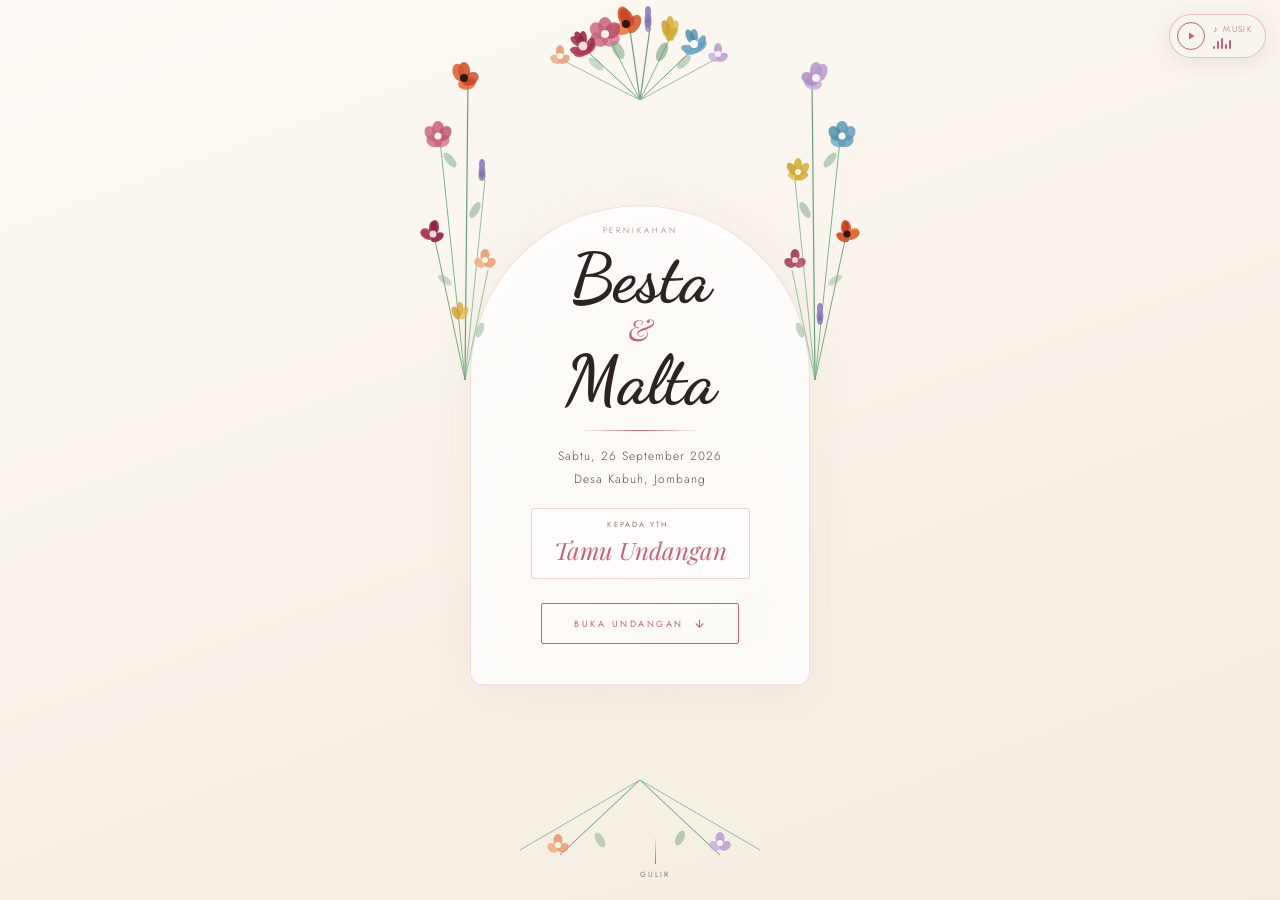
==== commit 2ddbab4d: "revisi" ====
--- a/index.html
+++ b/index.html
@@ -133,53 +133,45 @@
 @keyframes riseIn{from{opacity:0;transform:translateY(32px)}to{opacity:1;transform:none}}
 
 .c-pre{
-  font-family:var(--sans);font-size:8.5px;font-weight:300;
-  letter-spacing:.45em;text-transform:uppercase;
-  color:var(--inkSoft);margin-bottom:10px;
-}
-
+  font-family:var(--sans);font-size:8px;font-weight:300;
+  letter-spacing:.36em;text-transform:uppercase;
+  color:var(--inkSoft);margin-bottom:8px;
+}
+
+/* "Besta" */
 .c-save{
-  font-family:var(--serif);
-  font-size:clamp(32px,9vw,52px);
-  font-weight:900;letter-spacing:.12em;
-  text-transform:uppercase;
+  font-family:var(--script);
+  font-size:clamp(44px,11vw,68px);
+  font-weight:700;
   color:var(--ink);line-height:1;
   margin-bottom:0;
 }
+/* "&" */
 .c-the{
+  font-family:var(--serif);
+  font-size:clamp(22px,5vw,30px);
+  font-style:italic;
+  color:var(--rose);line-height:1;
+  margin:2px 0;
+}
+/* "Malta" */
+.c-date-big{
   font-family:var(--script);
-  font-size:clamp(36px,9vw,54px);
-  color:var(--rose);line-height:1;
-  margin:-4px 0;
-}
-.c-date-big{
-  font-family:var(--serif);
-  font-size:clamp(32px,9vw,52px);
-  font-weight:900;letter-spacing:.12em;
-  text-transform:uppercase;
+  font-size:clamp(44px,11vw,68px);
+  font-weight:700;
   color:var(--ink);line-height:1;
-  margin-bottom:16px;
+  margin-bottom:0;
 }
 
 .c-divline{
-  width:100px;height:1px;margin:14px auto;
+  width:120px;height:1px;margin:16px auto 14px;
   background:linear-gradient(to right,transparent,var(--rose),transparent);
 }
 
-.c-for{
-  font-family:var(--sans);font-size:9px;font-weight:300;
-  letter-spacing:.18em;text-transform:uppercase;
-  color:var(--inkSoft);margin-bottom:4px;
-}
-.c-couple{
-  font-family:var(--serif);font-size:clamp(13px,3.5vw,16px);
-  font-weight:700;letter-spacing:.06em;color:var(--ink);
-  margin-bottom:8px;
-}
 .c-details{
   font-family:var(--sans);font-size:clamp(10px,2.5vw,12px);
-  font-weight:300;letter-spacing:.06em;color:var(--inkMid);
-  line-height:1.8;margin-bottom:20px;
+  font-weight:300;letter-spacing:.08em;color:var(--inkMid);
+  line-height:1.9;margin-bottom:18px;
 }
 
 /* guest label */
@@ -562,7 +554,7 @@
     <svg id="icPause" width="12" height="12" viewBox="0 0 24 24" fill="currentColor" style="display:none"><path d="M6 19h4V5H6v14zm8-14v14h4V5h-4z"/></svg>
   </button>
   <div>
-    <div id="mLabel">♪ Wedding</div>
+    <div id="mLabel">♪ Musik</div>
     <div class="bars" id="bars"><span></span><span></span><span></span><span></span><span></span></div>
   </div>
 </div>
@@ -806,13 +798,11 @@
 
   <!-- COVER CONTENT -->
   <div class="cover-inner">
-    <p class="c-pre">We kindly request that you</p>
-    <div class="c-save">Save</div>
-    <div class="c-the">the</div>
-    <div class="c-date-big">Date</div>
+    <p class="c-pre">Pernikahan</p>
+    <div class="c-save">Besta</div>
+    <div class="c-the">&amp;</div>
+    <div class="c-date-big">Malta</div>
     <div class="c-divline"></div>
-    <p class="c-for">for the wedding of</p>
-    <p class="c-couple">Besta Alfidi &amp; Malta Essa Asmaradani</p>
     <p class="c-details">Sabtu, 26 September 2026<br/>Desa Kabuh, Jombang</p>
     <div class="c-guest-wrap">
       <p class="c-guest-pre">Kepada Yth.</p>
@@ -826,7 +816,7 @@
 
   <div class="c-scroll">
     <div class="c-scroll-line"></div>
-    <span>Scroll</span>
+    <span>Gulir</span>
   </div>
 </section>
 
@@ -957,7 +947,7 @@
 
   <!-- LOVE STORY -->
   <section class="sec rv">
-    <div class="sec-tag">Our Story</div>
+    <div class="sec-tag">Kisah Kami</div>
     <div class="timeline">
       <div class="tl-line"></div>
       <div class="tl-item rv2">
@@ -974,7 +964,7 @@
       </div>
       <div class="tl-item rv2">
         <div class="tl-year">2026</div>
-        <div class="tl-card gold"><h4>Hari Bahagia 🌺</h4><p>Sabtu, 26 September 2026 — di Desa Kabuh, Jombang. Besta dan Malta mengucapkan janji suci di hadapan Allah dan orang-orang tercinta.</p></div>
+        <div class="tl-card gold"><h4>Hari Bahagia 🌺</h4><p>Sabtu, 26 September 2026 — di Desa Kabuh, Jombang. Besta dan Malta mengucapkan ijab kabul di hadapan Allah dan orang-orang tercinta.</p></div>
       </div>
     </div>
   </section>
@@ -1087,7 +1077,7 @@
     </svg>
 
     <div style="position:relative;z-index:1">
-      <p class="foot-by">With love,</p>
+      <p class="foot-by">Dengan cinta,</p>
       <h2 class="foot-names">Besta &amp; Malta</h2>
       <p class="foot-quote">
         "Dan di antara tanda-tanda kekuasaan-Nya ialah<br/>
